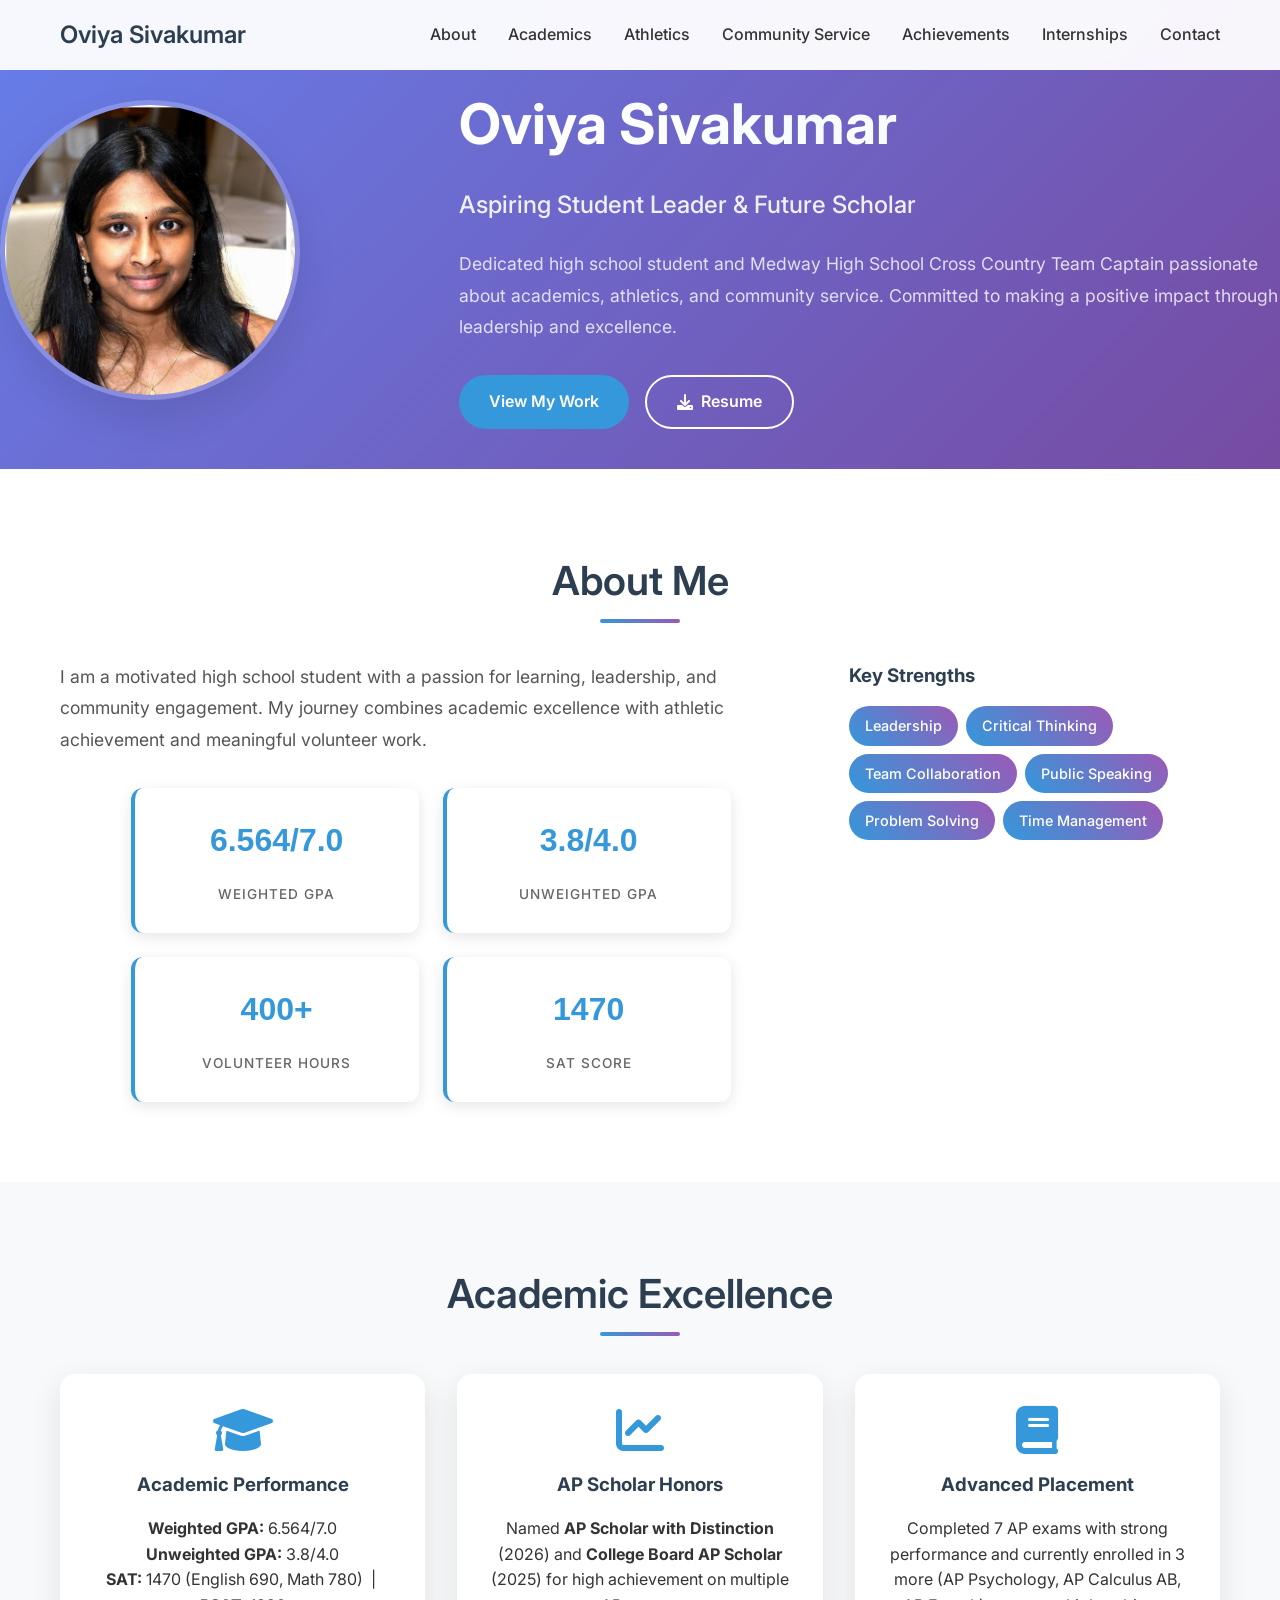
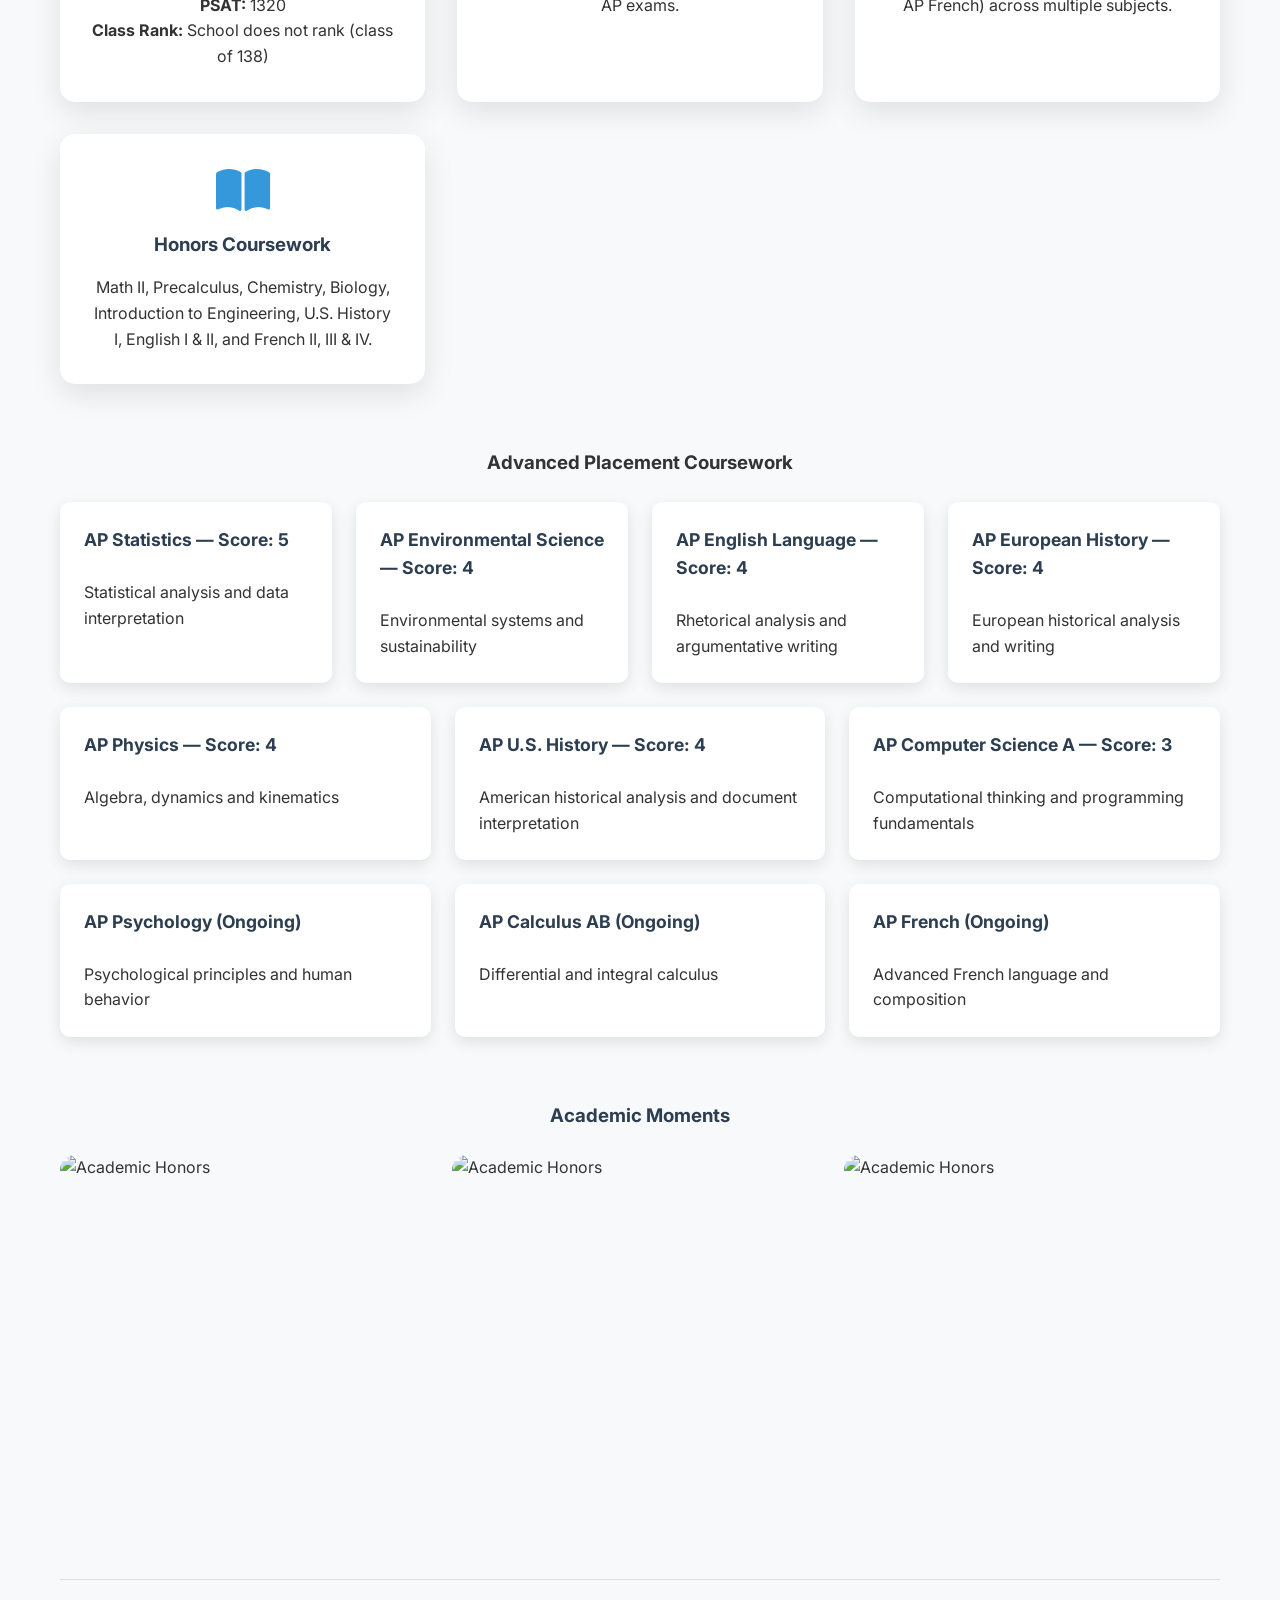
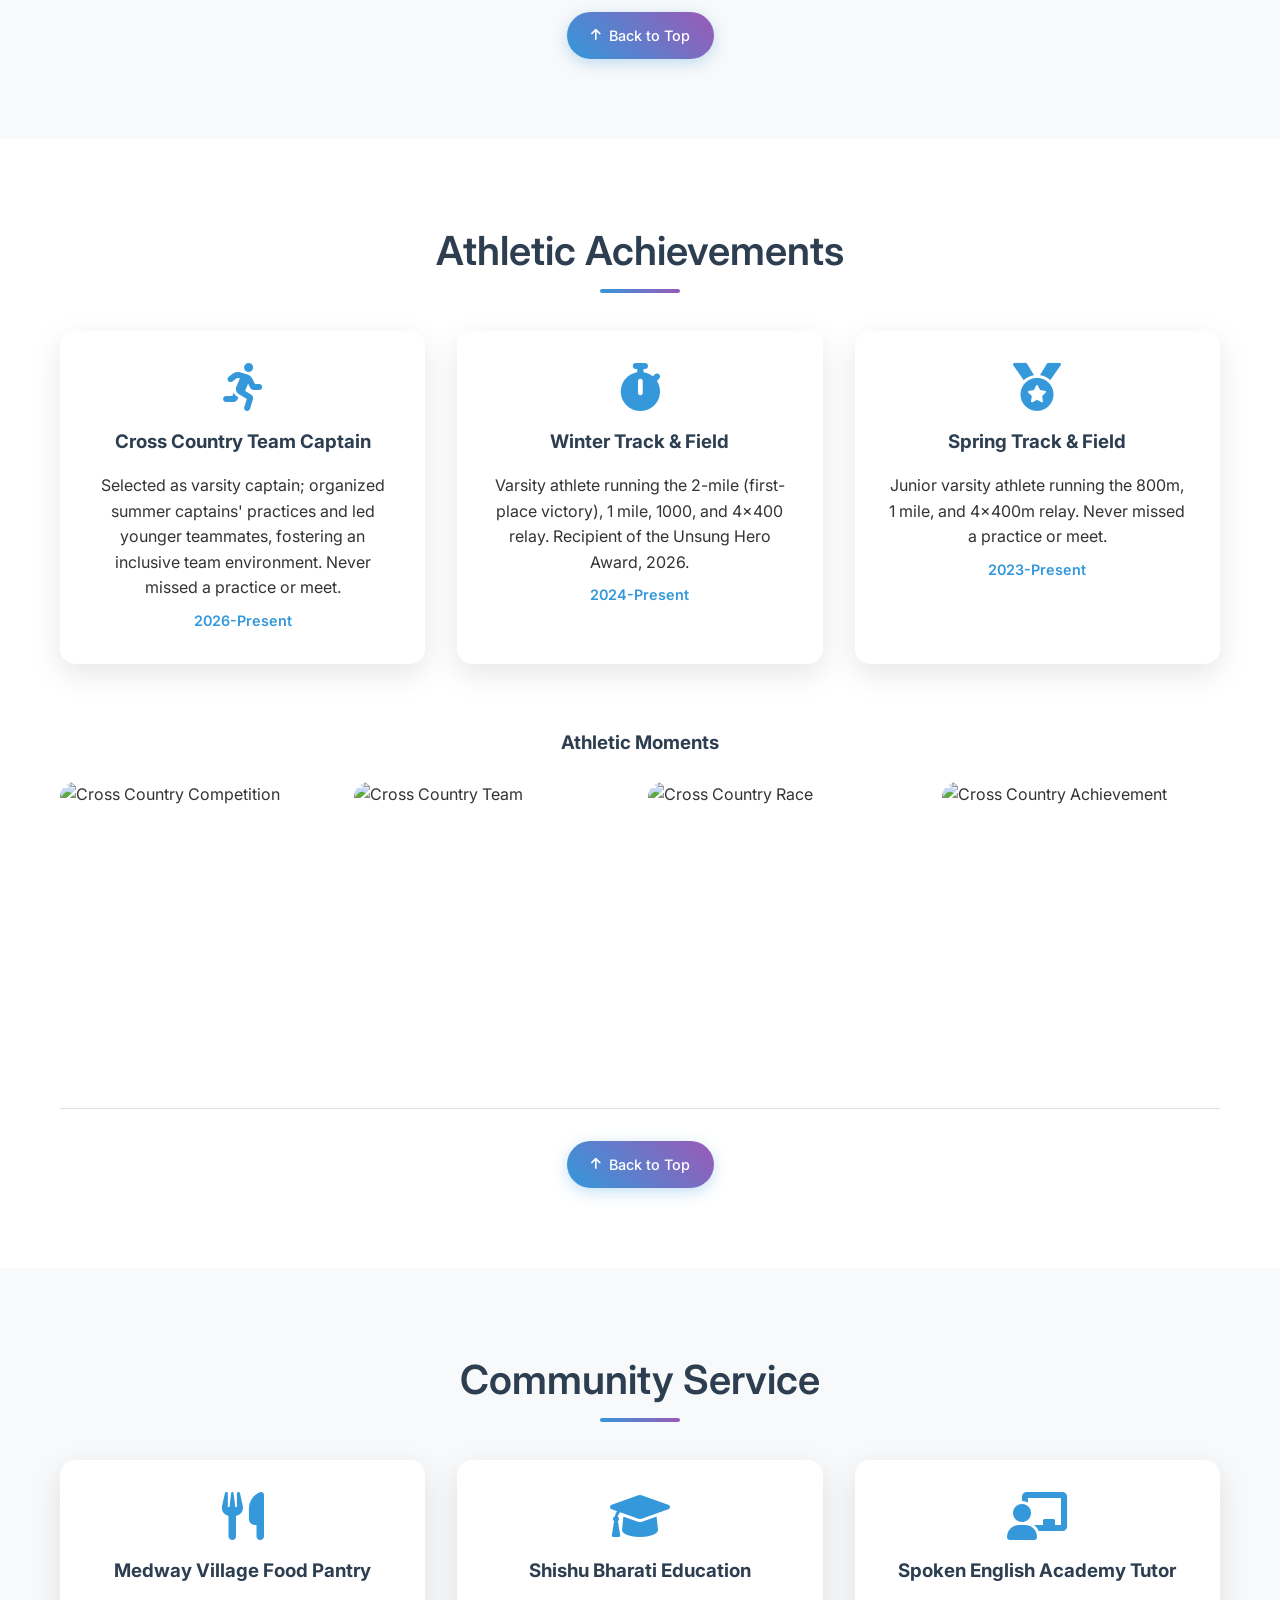
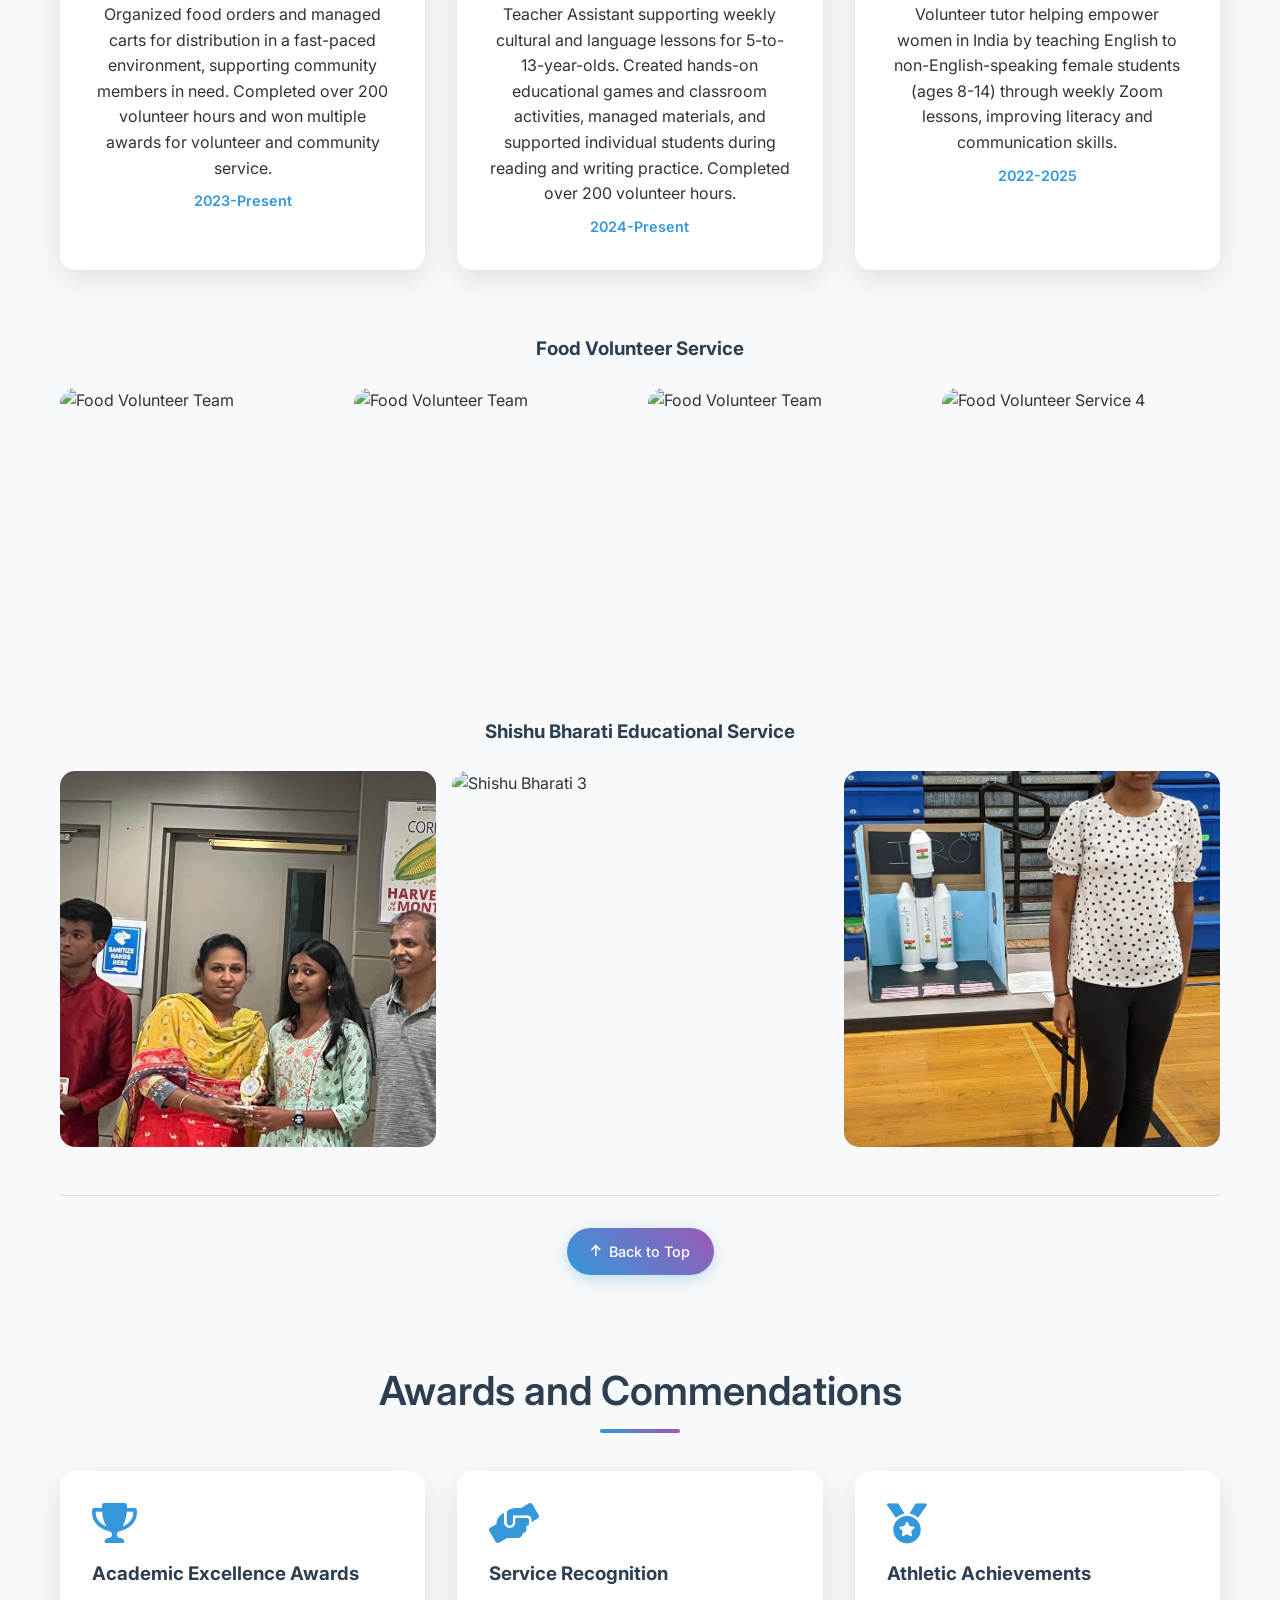
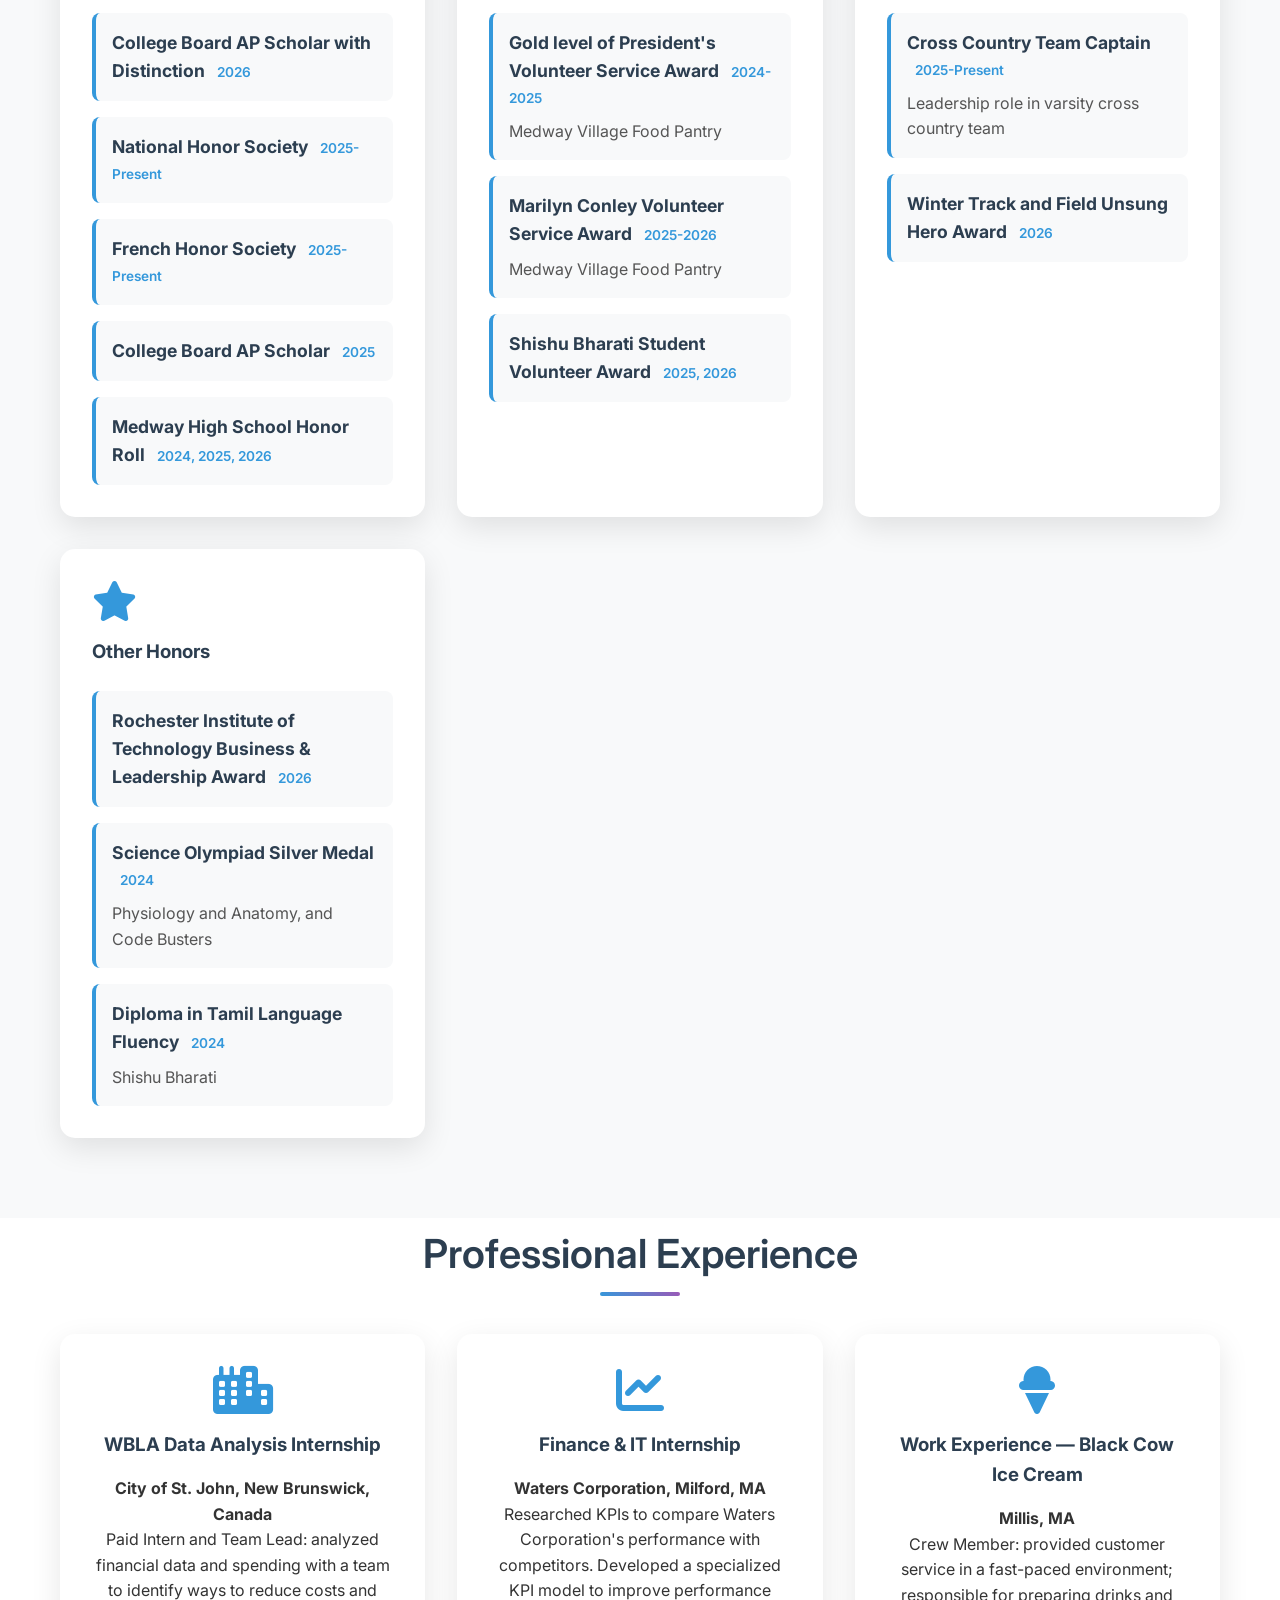
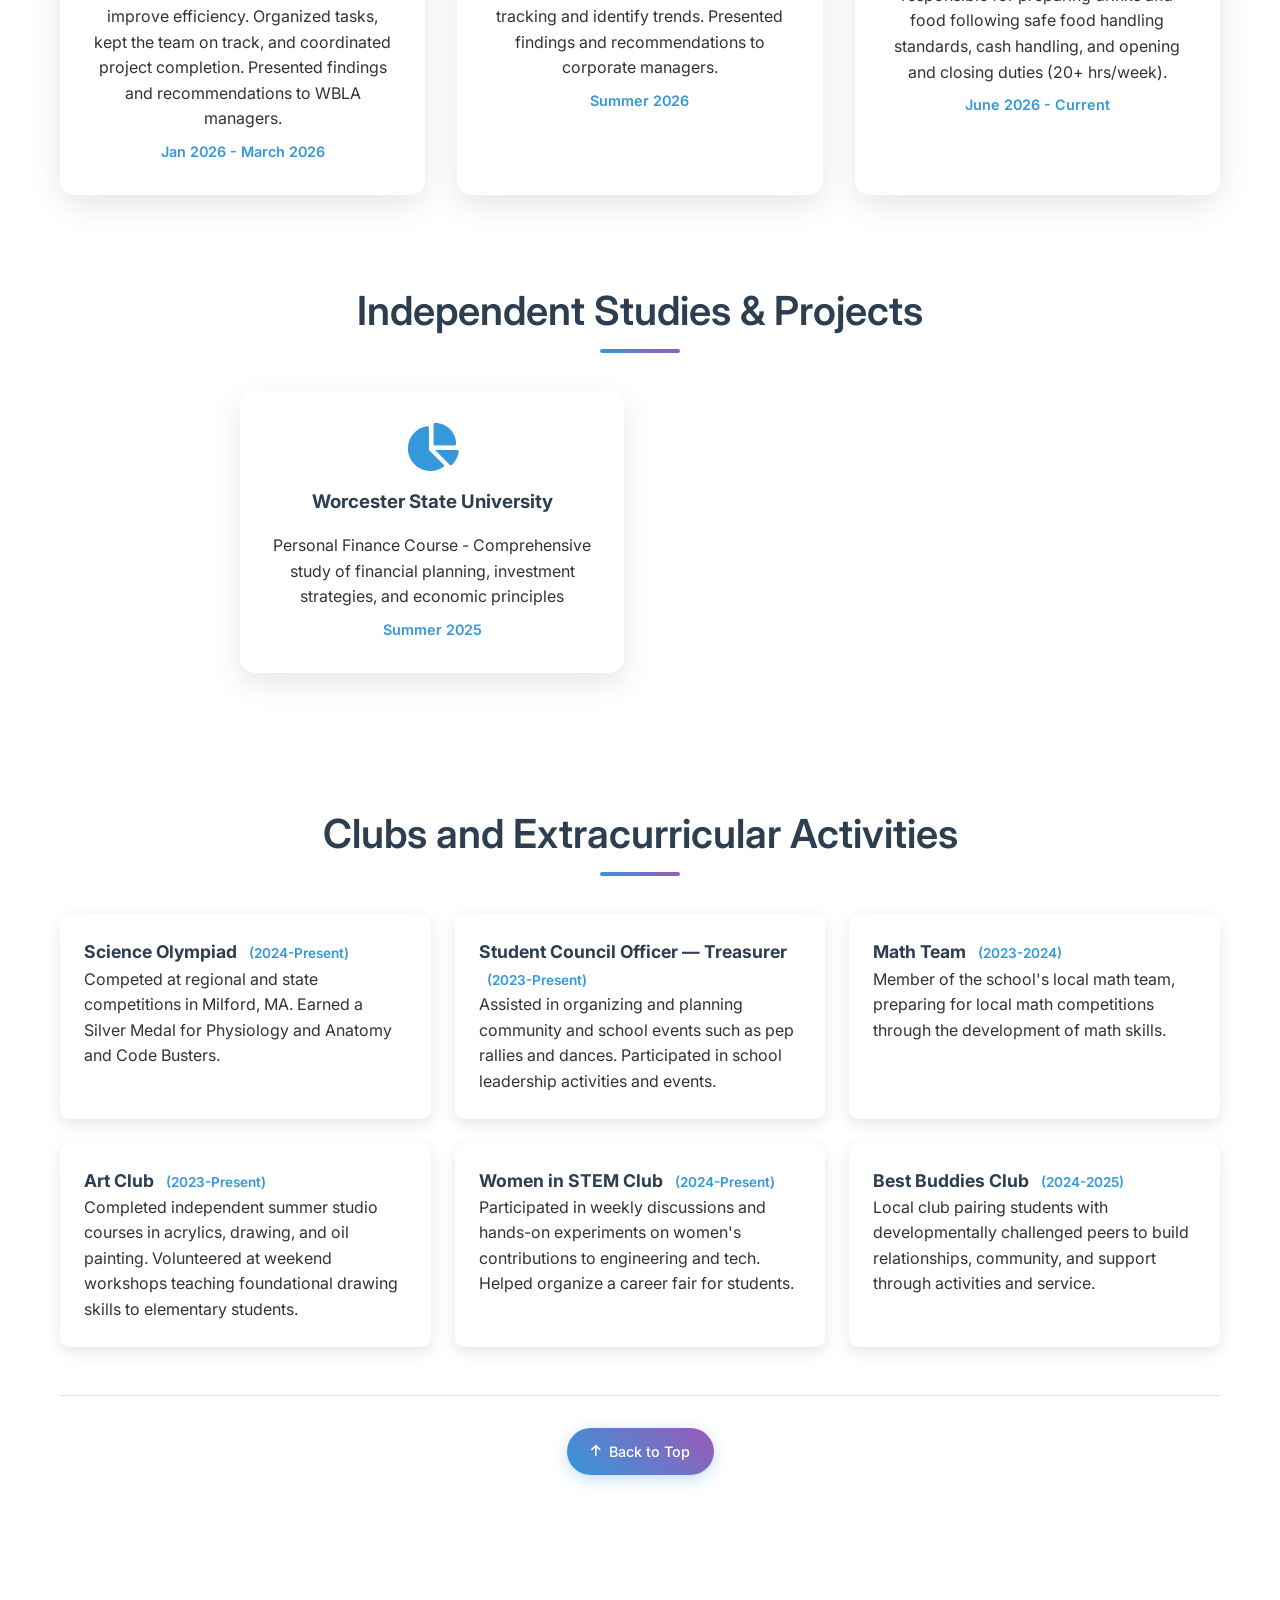
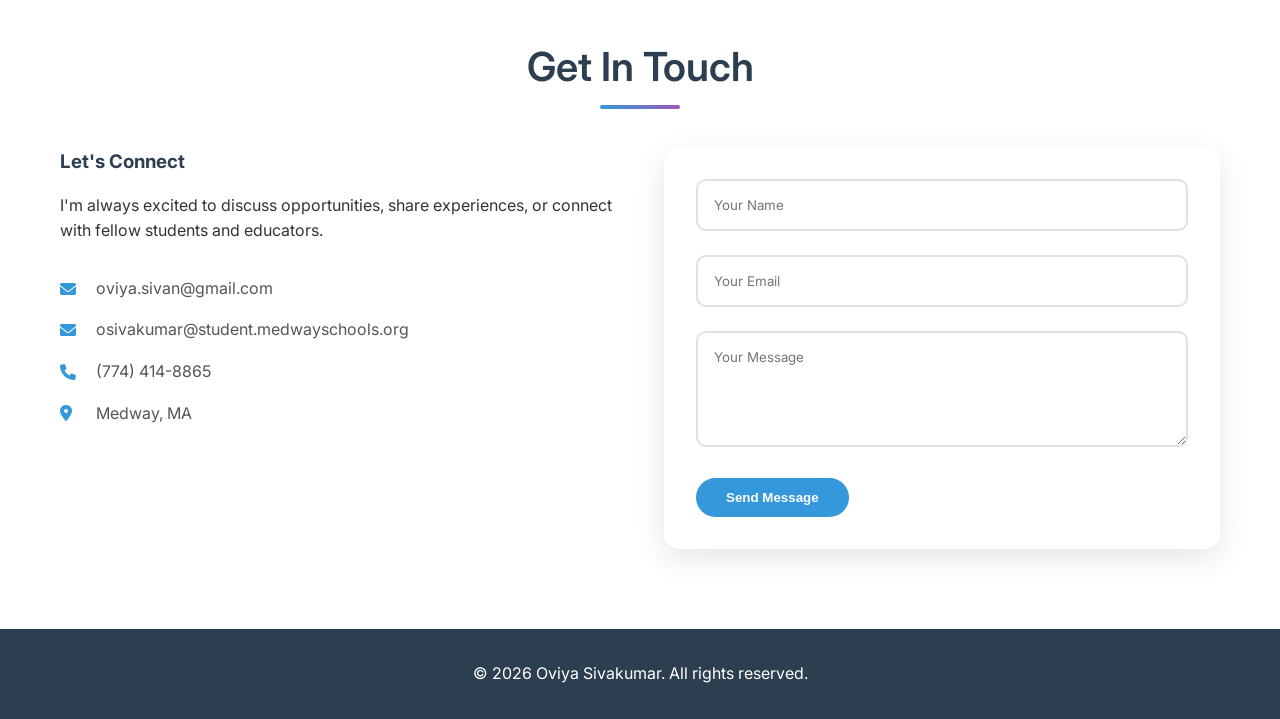
==== index.html @ 871b3564 "Rebrand site content for Oviya Sivakumar and add resume. Replaces the Aadhavan-Sivakumar placeholder" ====
<!DOCTYPE html>
<html lang="en">
<head>
    <meta charset="UTF-8">
    <meta name="viewport" content="width=device-width, initial-scale=1.0">
    <title>Oviya Sivakumar - College Portfolio</title>
    <link rel="stylesheet" href="styles.css">
    <link href="https://fonts.googleapis.com/css2?family=Inter:wght@300;400;500;600;700&display=swap" rel="stylesheet">
    <link rel="stylesheet" href="https://cdnjs.cloudflare.com/ajax/libs/font-awesome/6.0.0/css/all.min.css">
</head>
<body>
    <nav class="navbar">
        <div class="nav-container">
            <div class="nav-logo">
                <h2>Oviya Sivakumar</h2>
            </div>
            <div class="nav-menu">
                <a href="#about" class="nav-link">About</a>
                <a href="#academics" class="nav-link">Academics</a>
                <a href="#athletics" class="nav-link">Athletics</a>
                <a href="#volunteering" class="nav-link">Community Service</a>
                <a href="#awards" class="nav-link">Achievements</a>
                <a href="#internships" class="nav-link">Internships</a>
                <a href="#contact" class="nav-link">Contact</a>
            </div>
            <div class="hamburger">
                <span class="bar"></span>
                <span class="bar"></span>
                <span class="bar"></span>
            </div>
        </div>
    </nav>

    <header class="hero" id="header">
        <div class="hero-content">
            <div class="profile-section">
                <div class="profile-image">
                    <img src="images/profile.jpeg" alt="Oviya Sivakumar" id="profilePhoto">
                </div>
                <div class="profile-text">
                    <h1>Oviya Sivakumar</h1>
                    <p class="tagline">Aspiring Student Leader & Future Scholar</p>
                    <p class="bio">Dedicated high school student and Medway High School Cross Country Team Captain passionate about academics, athletics, and community service. Committed to making a positive impact through leadership and excellence.</p>
                    <div class="cta-buttons">
                        <a href="#academics" class="btn btn-primary">View My Work</a>
                        <a href="documents/oviya-sivakumar-resume.pdf" class="btn btn-secondary" target="_blank">
                            <i class="fas fa-download"></i> Resume
                        </a>
                    </div>
                </div>
            </div>
        </div>
    </header>

    <main>
        <section id="about" class="section">
            <div class="container">
                <h2 class="section-title">About Me</h2>
                <div class="about-grid">
                    <div class="about-text">
                        <p>I am a motivated high school student with a passion for learning, leadership, and community engagement. My journey combines academic excellence with athletic achievement and meaningful volunteer work.</p>
                        <div class="stats">
                            <div class="stat">
                                <span class="stat-number">6.564/7.0</span>
                                <span class="stat-label">WEIGHTED GPA</span>
                            </div>
                            <div class="stat">
                                <span class="stat-number">3.8/4.0</span>
                                <span class="stat-label">UNWEIGHTED GPA</span>
                            </div>
                            <div class="stat">
                                <span class="stat-number">400+</span>
                                <span class="stat-label">Volunteer Hours</span>
                            </div>
                            <div class="stat">
                                <span class="stat-number">1470</span>
                                <span class="stat-label">SAT Score</span>
                            </div>
                        </div>
                    </div>
                    <div class="skills">
                        <h3>Key Strengths</h3>
                        <div class="skill-tags">
                            <span class="tag">Leadership</span>
                            <span class="tag">Critical Thinking</span>
                            <span class="tag">Team Collaboration</span>
                            <span class="tag">Public Speaking</span>
                            <span class="tag">Problem Solving</span>
                            <span class="tag">Time Management</span>
                        </div>
                    </div>
                </div>
                
            </div>
        </section>

        <section id="academics" class="section bg-light">
            <div class="container">
                <h2 class="section-title">Academic Excellence</h2>
                <div class="academics-content">
                    <div class="achievements">
                        <div class="achievement-card">
                            <i class="fas fa-graduation-cap"></i>
                            <h3>Academic Performance</h3>
                            <p><strong>Weighted GPA:</strong> 6.564/7.0<br>
                               <strong>Unweighted GPA:</strong> 3.8/4.0<br>
                               <strong>SAT:</strong> 1470 (English 690, Math 780) &nbsp;|&nbsp; <strong>PSAT:</strong> 1320<br>
                               <strong>Class Rank:</strong> School does not rank (class of 138)</p>
                        </div>
                        <div class="achievement-card">
                            <i class="fas fa-chart-line"></i>
                            <h3>AP Scholar Honors</h3>
                            <p>Named <strong>AP Scholar with Distinction</strong> (2026) and <strong>College Board AP Scholar</strong> (2025) for high achievement on multiple AP exams.</p>
                        </div>
                        <div class="achievement-card">
                            <i class="fas fa-book"></i>
                            <h3>Advanced Placement</h3>
                            <p>Completed 7 AP exams with strong performance and currently enrolled in 3 more (AP Psychology, AP Calculus AB, AP French) across multiple subjects.</p>
                        </div>
                        <div class="achievement-card">
                            <i class="fas fa-book-open"></i>
                            <h3>Honors Coursework</h3>
                            <p>Math II, Precalculus, Chemistry, Biology, Introduction to Engineering, U.S. History I, English I &amp; II,   and French II, III &amp; IV.</p>
                        </div>
                    </div>
                    
                    <div class="coursework-section">
                        <h3>Advanced Placement Coursework</h3>
                        <div class="coursework-grid">
                            <div class="course-item">
                                <strong>AP Statistics — Score: 5</strong> <br/><br/>
                                <p>Statistical analysis and data interpretation</p>
                            </div>

                            <div class="course-item">
                                <strong>AP Environmental Science — Score: 4</strong> <br/><br/>
                                <p>Environmental systems and sustainability</p>
                            </div>

                            <div class="course-item">
                                <strong>AP English Language — Score: 4</strong> <br/><br/>
                                <p>Rhetorical analysis and argumentative writing</p>
                            </div>

                            <div class="course-item">
                                <strong>AP European History — Score: 4</strong> <br/><br/>
                                <p>European historical analysis and writing</p>
                            </div>


                            <div class="course-item">
                                <strong>AP Physics — Score: 4</strong> <br/><br/>
                                <p>Algebra, dynamics and kinematics</p>
                            </div>

                            <div class="course-item">
                                <strong>AP U.S. History — Score: 4</strong> <br/><br/>
                                <p>American historical analysis and document interpretation</p>
                            </div>


                            <div class="course-item">
                                <strong>AP Computer Science A — Score: 3</strong> <br/><br/>
                                <p>Computational thinking and programming fundamentals</p>
                            </div>

                            <div class="course-item">
                                <strong>AP Psychology (Ongoing)</strong> <br/><br/>
                                <p>Psychological principles and human behavior</p>
                            </div>

                            <div class="course-item">
                                <strong>AP Calculus AB (Ongoing)</strong> <br/><br/>
                                <p>Differential and integral calculus</p>
                            </div>

                            <div class="course-item">
                                <strong>AP French (Ongoing)</strong> <br/><br/>
                                <p>Advanced French language and composition</p>
                            </div>
                        </div>
                    </div>
                    
                    <div class="photo-gallery">
                        <h3>Academic Moments</h3>
                        <div class="gallery-grid" id="academicGallery">
                            <div class="gallery-item">
                                <img src="images/academics/academic-book-award.jpeg" alt="Academic Honors">
                                <div class="overlay">
                                    <span>Book Award</span>
                                </div>
                            </div>
                            <div class="gallery-item">
                                <img src="images/academics/academic-honors.jpeg" alt="Academic Honors">
                                <div class="overlay">
                                    <span>Honor Society Certficate</span>
                                </div>
                            </div>
                            <div class="gallery-item">
                                <img src="images/academics/academic-book-cer.jpeg" alt="Academic Honors">
                                <div class="overlay">
                                    <span>Book Award Ceremony</span>
                                </div>
                            </div>
                        </div>
                    </div>
                </div>
                <div class="back-to-top-container">
                    <a href="#header" class="back-to-top"><i class="fas fa-arrow-up"></i> Back to Top</a>
                </div>
            </div>
        </section>

        <section id="athletics" class="section">
            <div class="container">
                <h2 class="section-title">Athletic Achievements</h2>
                <div class="athletics-content">
                    <div class="sports-highlights">
                        <div class="sport-card">
                            <i class="fas fa-running"></i>
                            <h3>Cross Country Team Captain</h3>
                            <p>Selected as varsity captain; organized summer captains' practices and led younger teammates, fostering an inclusive team environment. Never missed a practice or meet.</p>
                            <span class="year">2026-Present</span>
                        </div>
                        <div class="sport-card">
                            <i class="fas fa-stopwatch"></i>
                            <h3>Winter Track & Field</h3>
                            <p>Varsity athlete running the 2-mile (first-place victory), 1 mile, 1000, and 4x400 relay. Recipient of the Unsung Hero Award, 2026.</p>
                            <span class="year">2024-Present</span>
                        </div>
                        <div class="sport-card">
                            <i class="fas fa-medal"></i>
                            <h3>Spring Track & Field</h3>
                            <p>Junior varsity athlete running the 800m, 1 mile, and 4x400m relay. Never missed a practice or meet.</p>
                            <span class="year">2023-Present</span>
                        </div>
                    </div>
                    <div class="photo-gallery">
                        <h3>Athletic Moments</h3>
                        <div class="gallery-grid" id="athleticsGallery">
                            <div class="gallery-item">
                                <img src="images/athletics/cross-country1.png" alt="Cross Country Competition">
                                <div class="overlay">
                                    <span>Cross Country Meet</span>
                                </div>
                            </div>
                            <div class="gallery-item">
                                <img src="images/athletics/cross-country2.png" alt="Cross Country Team">
                                <div class="overlay">
                                    <span>Team Training</span>
                                </div>
                            </div>
                            <div class="gallery-item">
                                <img src="images/athletics/cross-country3.png" alt="Cross Country Race">
                                <div class="overlay">
                                    <span>Race Day</span>
                                </div>
                            </div>
                            <div class="gallery-item">
                                <img src="images/athletics/cross-country4.png" alt="Cross Country Achievement">
                                <div class="overlay">
                                    <span>State Competition</span>
                                </div>
                            </div>
                        </div>
                    </div>
                </div>
                <div class="back-to-top-container">
                    <a href="#header" class="back-to-top"><i class="fas fa-arrow-up"></i> Back to Top</a>
                </div>
            </div>
        </section>

        <section id="volunteering" class="section bg-light">
            <div class="container">
                <h2 class="section-title">Community Service</h2>
                <div class="volunteering-content">
                    <div class="service-highlights">
                        <div class="service-card">
                            <i class="fas fa-utensils"></i>
                            <h3>Medway Village Food Pantry</h3>
                            <p>Organized food orders and managed carts for distribution in a fast-paced environment, supporting community members in need. Completed over 200 volunteer hours and won multiple awards for volunteer and community service.</p>
                            <span class="year">2023-Present</span>
                        </div>
                        <div class="service-card">
                            <i class="fas fa-graduation-cap"></i>
                            <h3>Shishu Bharati Education</h3>
                            <p>Teacher Assistant supporting weekly cultural and language lessons for 5-to-13-year-olds. Created hands-on educational games and classroom activities, managed materials, and supported individual students during reading and writing practice. Completed over 200 volunteer hours.</p>
                            <span class="year">2024-Present</span>
                        </div>
                        <div class="service-card">
                            <i class="fas fa-chalkboard-teacher"></i>
                            <h3>Spoken English Academy Tutor</h3>
                            <p>Volunteer tutor helping empower women in India by teaching English to non-English-speaking female students (ages 8-14) through weekly Zoom lessons, improving literacy and communication skills.</p>
                            <span class="year">2022-2025</span>
                        </div>
                    </div>
                    <div class="photo-gallery">
                        <h3>Food Volunteer Service</h3>
                        <div class="gallery-grid" id="foodVolunteerGallery">
                            <div class="gallery-item">
                                <img src="images/volunteering/food-volunteer-pres-award.jpeg" alt="Food Volunteer Team">
                                <div class="overlay">
                                    <span>Presidential Award</span>
                                </div>
                            </div>
                            <div class="gallery-item">
                                <img src="images/volunteering/food-volunteer-award-cer.jpeg" alt="Food Volunteer Team">
                                <div class="overlay">
                                    <span>Award Ceremony</span>
                                </div>
                            </div>
                            <div class="gallery-item">
                                <img src="images/volunteering/food-volunteer-team.jpeg" alt="Food Volunteer Team">
                                <div class="overlay">
                                    <span>Volunteer Team</span>
                                </div>
                            </div>

                            <div class="gallery-item">
                                <img src="images/volunteering/food-volunteer4.jpeg" alt="Food Volunteer Service 4">
                                <div class="overlay">
                                    <span>Package Loading</span>
                                </div>
                            </div>

                        </div>
                        <br/><br/>
                        <h3>Shishu Bharati Educational Service</h3>
                            <div class="gallery-grid" id="shishuBharatiGallery">
                                                        <div class="gallery-item">
                                <img src="images/volunteering/shishu-bharati-cert-award.jpeg" alt="Shishu Bharati 3">
                                <div class="overlay">
                                    <span>Trophy Presentation</span>
                                </div>
                            </div>
                            
                            <div class="gallery-item">
                                <img src="images/volunteering/shishu-bharati4.jpeg" alt="Shishu Bharati 3">
                                <div class="overlay">
                                    <span>Language Festival</span>
                                </div>
                            </div>

                            <div class="gallery-item">
                                <img src="images/volunteering/shishu-bharati1.jpeg" alt="Shishu Bharati 1">
                                <div class="overlay">
                                    <span>Tamil Skills</span>
                                </div>
                            </div>
                        </div>
                    </div>
                </div>
                <div class="back-to-top-container">
                    <a href="#header" class="back-to-top"><i class="fas fa-arrow-up"></i> Back to Top</a>
                </div>
            </div>
        </section>

        <section id="awards" class="section bg-light">
            <div class="container">
                <h2 class="section-title">Awards and Commendations</h2>
                <div class="awards-content">
                    <div class="awards-grid">
                        <div class="award-card">
                            <i class="fas fa-trophy"></i>
                            <h3>Academic Excellence Awards</h3>
                            <div class="award-list">
                                <div class="award-item">
                                    <strong>College Board AP Scholar with Distinction</strong> <span class="year">2026</span>
                                </div>

                                <div class="award-item">
                                    <strong>National Honor Society</strong> <span class="year">2025-Present</span>
                                </div>

                                
                                <div class="award-item">
                                    <strong>French Honor Society</strong> <span class="year">2025-Present</span>
                                </div>
                                <div class="award-item">
                                    <strong>College Board AP Scholar</strong> <span class="year">2025</span>
                                </div>

                                <div class="award-item">
                                    <strong>Medway High School Honor Roll</strong> <span class="year">2024, 2025, 2026</span>
                                </div>

                                
                            </div>
                        </div>

                        <div class="award-card">
                            <i class="fas fa-hands-helping"></i>
                            <h3>Service Recognition</h3>
                            <div class="award-list">
                                <div class="award-item">
                                    <strong>Gold level of President's Volunteer Service Award</strong> <span class="year">2024-2025</span>
                                    <p>Medway Village Food Pantry</p>
                                </div>
                                <div class="award-item">
                                    <strong>Marilyn Conley Volunteer Service Award</strong> <span class="year">2025-2026</span>
                                    <p>Medway Village Food Pantry</p>
                                </div>
                                <div class="award-item">
                                    <strong>Shishu Bharati Student Volunteer Award</strong> <span class="year">2025, 2026</span>
                                </div>
                            </div>
                        </div>

                        <div class="award-card">
                            <i class="fas fa-medal"></i>
                            <h3>Athletic Achievements</h3>
                            <div class="award-list">
                                <div class="award-item">
                                    <strong>Cross Country Team Captain</strong> <span class="year">2025-Present</span>
                                    <p>Leadership role in varsity cross country team</p>
                                </div>
                                <div class="award-item">
                                    <strong>Winter Track and Field Unsung Hero Award</strong> <span class="year">2026</span>
                                </div>
                            </div>
                        </div>

                        <div class="award-card">
                            <i class="fas fa-star"></i>
                            <h3>Other Honors</h3>
                            <div class="award-list">
                                <div class="award-item">
                                    <strong>Rochester Institute of Technology Business & Leadership Award</strong> <span class="year">2026</span>
                                </div>
                                <div class="award-item">
                                    <strong>Science Olympiad Silver Medal</strong> <span class="year">2024</span>
                                    <p>Physiology and Anatomy, and Code Busters</p>
                                </div>
                                <div class="award-item">
                                    <strong>Diploma in Tamil Language Fluency</strong> <span class="year">2024</span>
                                    <p>Shishu Bharati</p>
                                </div>
                            </div>
                        </div>

                    </div>
                </div>
            </div>
        </section>

        <section id="internships" class="section">
            <div class="container">
                <h2 class="section-title">Professional Experience</h2>
                <div class="internships-content">
                    <div class="internship-highlights">
                        <div class="internship-card">
                            <i class="fas fa-city"></i>
                            <h3>WBLA Data Analysis Internship</h3>
                            <p><strong>City of St. John, New Brunswick, Canada</strong><br>Paid Intern and Team Lead: analyzed financial data and spending with a team to identify ways to reduce costs and improve efficiency. Organized tasks, kept the team on track, and coordinated project completion. Presented findings and recommendations to WBLA managers.</p>
                            <span class="year">Jan 2026 - March 2026</span>
                        </div>
                        <div class="internship-card">
                            <i class="fas fa-chart-line"></i>
                            <h3>Finance & IT Internship</h3>
                            <p><strong>Waters Corporation, Milford, MA</strong><br>Researched KPIs to compare Waters Corporation's performance with competitors. Developed a specialized KPI model to improve performance tracking and identify trends. Presented findings and recommendations to corporate managers.</p>
                            <span class="year">Summer 2026</span>
                        </div>
                        <div class="internship-card">
                            <i class="fas fa-ice-cream"></i>
                            <h3>Work Experience — Black Cow Ice Cream</h3>
                            <p><strong>Millis, MA</strong><br>Crew Member: provided customer service in a fast-paced environment; responsible for preparing drinks and food following safe food handling standards, cash handling, and opening and closing duties (20+ hrs/week).</p>
                            <span class="year">June 2026 - Current</span>
                        </div>
                    </div>
                    
                </div>
            </div>
        </section>

        <section id="projects" class="section">
            <div class="container">
                <h2 class="section-title">Independent Studies & Projects</h2>
                <div class="projects-content">
                    <div class="projects-grid">
                        <div class="project-card">
                            <i class="fas fa-chart-pie"></i>
                            <h3>Worcester State University</h3>
                            <p>Personal Finance Course - Comprehensive study of financial planning, investment strategies, and economic principles</p>
                            <span class="year">Summer 2025</span>
                        </div>
                    </div>
                </div>
            </div>
        </section>

        <section id="skills" class="section">
            <div class="container">
                <h2 class="section-title">Clubs and Extracurricular Activities</h2>
                <div class="clubs-section">
                        <div class="clubs-grid">
                            
                            <div class="club-item">
                                <strong>Science Olympiad</strong> <span class="year">(2024-Present)</span>
                                <p>Competed at regional and state competitions in Milford, MA. Earned a Silver Medal for Physiology and Anatomy and Code Busters.</p>
                            </div>
                            <div class="club-item">
                                <strong>Student Council Officer — Treasurer</strong> <span class="year">(2023-Present)</span>
                                <p>Assisted in organizing and planning community and school events such as pep rallies and dances. Participated in school leadership activities and events.</p>
                            </div>
                            <div class="club-item">
                                <strong>Math Team</strong> <span class="year">(2023-2024)</span>
                                <p>Member of the school's local math team, preparing for local math competitions through the development of math skills.</p>
                            </div>
                            <div class="club-item">
                                <strong>Art Club</strong> <span class="year">(2023-Present)</span>
                                <p>Completed independent summer studio courses in acrylics, drawing, and oil painting. Volunteered at weekend workshops teaching foundational drawing skills to elementary students.</p>
                            </div>
                            <div class="club-item">
                                <strong>Women in STEM Club</strong> <span class="year">(2024-Present)</span>
                                <p>Participated in weekly discussions and hands-on experiments on women's contributions to engineering and tech. Helped organize a career fair for students.</p>
                            </div>
                            <div class="club-item">
                                <strong>Best Buddies Club</strong> <span class="year">(2024-2025)</span>
                                <p>Local club pairing students with developmentally challenged peers to build relationships, community, and support through activities and service.</p>
                            </div>
                            
                        </div>
                    </div>
                <div class="back-to-top-container">
                    <a href="#header" class="back-to-top"><i class="fas fa-arrow-up"></i> Back to Top</a>
                </div>
            </div>  
        </section>
        
        

        <section id="contact" class="section">
            <div class="container">
                <h2 class="section-title">Get In Touch</h2>
                <div class="contact-content">
                    <div class="contact-info">
                        <h3>Let's Connect</h3>
                        <p>I'm always excited to discuss opportunities, share experiences, or connect with fellow students and educators.</p>
                        <div class="contact-methods">
                            <div class="contact-item">
                                <i class="fas fa-envelope"></i>
                                <span>oviya.sivan@gmail.com</span>
                            </div>
                            <div class="contact-item">
                                <i class="fas fa-envelope"></i>
                                <span>osivakumar@student.medwayschools.org</span>
                            </div>
                            <div class="contact-item">
                                <i class="fas fa-phone"></i>
                                <span>(774) 414-8865</span>
                            </div>
                            <div class="contact-item">
                                <i class="fas fa-map-marker-alt"></i>
                                <span>Medway, MA</span>
                            </div>
                        </div>
                        <!-- <div class="social-links">
                            <a href="#" class="social-link"><i class="fab fa-linkedin"></i></a>
                            <a href="#" class="social-link"><i class="fab fa-github"></i></a>
                            <a href="#" class="social-link"><i class="fab fa-instagram"></i></a>
                        </div> -->
                    </div>
                    <div class="contact-form">
                        <form id="contactForm">
                            <div class="form-group">
                                <input type="text" id="name" name="name" placeholder="Your Name" required>
                            </div>
                            <div class="form-group">
                                <input type="email" id="email" name="email" placeholder="Your Email" required>
                            </div>
                            <div class="form-group">
                                <textarea id="message" name="message" placeholder="Your Message" rows="5" required></textarea>
                            </div>
                            <button type="submit" class="btn btn-primary">Send Message</button>
                        </form>
                    </div>
                </div>
            </div>
        </section>
    </main>

    <footer class="footer">
        <div class="container">
            <p>&copy; 2026 Oviya Sivakumar. All rights reserved.</p>
        </div>
    </footer>

    <script src="script.js"></script>
</body>
</html>
---- styles.css ----
* {
    margin: 0;
    padding: 0;
    box-sizing: border-box;
}

body {
    font-family: 'Inter', sans-serif;
    line-height: 1.6;
    color: #333;
    overflow-x: hidden;
}

/* Use default cursor behavior for all elements */
* {
    cursor: default;
}

.container {
    max-width: 1200px;
    margin: 0 auto;
    padding: 0 20px;
}

.navbar {
    position: fixed;
    top: 0;
    width: 100%;
    background: rgba(255, 255, 255, 0.95);
    backdrop-filter: blur(10px);
    z-index: 2000;
    padding: 1rem 0;
    transition: all 0.3s ease;
}

.nav-container {
    max-width: 1200px;
    margin: 0 auto;
    padding: 0 20px;
    display: flex;
    justify-content: space-between;
    align-items: center;
}

.nav-logo h2 {
    color: #2c3e50;
    font-weight: 600;
}

.nav-menu {
    display: flex;
    gap: 2rem;
}

.nav-link {
    text-decoration: none;
    color: #333;
    font-weight: 500;
    transition: color 0.3s ease;
    position: relative;
}

.nav-link:hover {
    color: #3498db;
}

.nav-link::after {
    content: '';
    position: absolute;
    width: 0;
    height: 2px;
    bottom: -5px;
    left: 0;
    background-color: #3498db;
    transition: width 0.3s ease;
}

.nav-link:hover::after {
    width: 100%;
}

.hamburger {
    display: none;
    flex-direction: column;
}

.bar {
    width: 25px;
    height: 3px;
    background-color: #333;
    margin: 3px 0;
    transition: 0.3s;
}

.hero {
    min-height: 50vh;
    background: linear-gradient(135deg, #667eea 0%, #764ba2 100%);
    display: flex;
    align-items: center;
    padding-top: 80px;
    padding-bottom: 40px;
    color: white;
    position: relative;
    z-index: 0;
}

.hero-content {
    width: 100%;
}

.profile-section {
    display: grid;
    grid-template-columns: 1fr 2fr;
    gap: 3rem;
    align-items: center;
}

.profile-image {
    position: relative;
}

.profile-image img {
    width: 300px;
    height: 300px;
    border-radius: 50%;
    object-fit: cover;
    border: 5px solid rgba(255, 255, 255, 0.2);
    box-shadow: 0 20px 40px rgba(0, 0, 0, 0.1);
}

.profile-text h1 {
    font-size: 3.5rem;
    font-weight: 700;
    margin-bottom: 1rem;
    background: linear-gradient(45deg, #fff, #f0f8ff);
    -webkit-background-clip: text;
    -webkit-text-fill-color: transparent;
    background-clip: text;
}

.tagline {
    font-size: 1.5rem;
    margin-bottom: 1.5rem;
    color: rgba(255, 255, 255, 0.9);
    font-weight: 500;
}

.bio {
    font-size: 1.1rem;
    margin-bottom: 2rem;
    line-height: 1.8;
    color: rgba(255, 255, 255, 0.8);
}

.cta-buttons {
    display: flex;
    gap: 1rem;
}

.btn {
    padding: 12px 30px;
    border: none;
    border-radius: 50px;
    text-decoration: none;
    font-weight: 600;
    transition: all 0.3s ease;
    display: inline-flex;
    align-items: center;
    gap: 0.5rem;
}

.btn-primary {
    background: #3498db;
    color: white;
}

.btn-primary:hover {
    background: #2980b9;
    transform: translateY(-2px);
    box-shadow: 0 10px 20px rgba(52, 152, 219, 0.3);
}

.btn-secondary {
    background: transparent;
    color: white;
    border: 2px solid white;
}

.btn-secondary:hover {
    background: white;
    color: #667eea;
    transform: translateY(-2px);
}

.section {
    padding: 5rem 0;
    scroll-margin-top: 6rem;
    position: relative;
    z-index: 1;
}

#awards.section,
#internships.section,
#projects.section {
    padding-top: 0.25rem;
}

#skills.section {
    padding-top: 0.1rem;
}

.bg-light {
    background-color: #f8f9fa;
}

.section-title {
    text-align: center;
    font-size: 2.5rem;
    font-weight: 600;
    margin-bottom: 3rem;
    color: #2c3e50;
    position: relative;
}

.section-title::after {
    content: '';
    position: absolute;
    width: 80px;
    height: 4px;
    background: linear-gradient(45deg, #3498db, #9b59b6);
    bottom: -10px;
    left: 50%;
    transform: translateX(-50%);
    border-radius: 2px;
}

.about-grid {
    display: grid;
    grid-template-columns: 2fr 1fr;
    gap: 3rem;
    align-items: start;
}

.about-text {
    font-size: 1.1rem;
    line-height: 1.8;
    color: #555;
}

.stats {
    display: grid;
    grid-template-columns: repeat(2, 1fr);
    gap: 1.5rem;
    margin-top: 2rem;
    max-width: 600px;
    margin-left: auto;
    margin-right: auto;
}

.stat {
    background: white;
    padding: 1.5rem;
    border-radius: 12px;
    text-align: center;
    box-shadow: 0 4px 15px rgba(0, 0, 0, 0.1);
    transition: transform 0.3s ease, box-shadow 0.3s ease;
    border-left: 4px solid #3498db;
}

.stat:hover {
    transform: translateY(-3px);
    box-shadow: 0 8px 25px rgba(0, 0, 0, 0.15);
}

.stat-number {
    display: block;
    font-size: 2rem;
    font-weight: 700;
    color: #3498db;
    margin-bottom: 0.5rem;
    font-family: Arial, sans-serif !important;
    font-variant-numeric: normal !important;
    font-feature-settings: "tnum" 0, "lnum" 0, "pnum" 1 !important;
}

.stat-label {
    font-size: 0.85rem;
    color: #666;
    text-transform: uppercase;
    letter-spacing: 1px;
    font-weight: 500;
}

.skills h3 {
    margin-bottom: 1rem;
    color: #2c3e50;
}

.skill-tags {
    display: flex;
    flex-wrap: wrap;
    gap: 0.5rem;
}

.tag {
    background: linear-gradient(45deg, #3498db, #9b59b6);
    color: white;
    padding: 8px 16px;
    border-radius: 25px;
    font-size: 0.9rem;
    font-weight: 500;
}

.academics-content,
.athletics-content,
.volunteering-content {
    display: grid;
    gap: 3rem;
}

.achievements,
.sports-highlights,
.service-highlights {
    display: grid;
    grid-template-columns: repeat(auto-fit, minmax(300px, 1fr));
    gap: 2rem;
}

.achievement-card,
.sport-card,
.service-card {
    background: white;
    padding: 2rem;
    border-radius: 15px;
    text-align: center;
    box-shadow: 0 10px 30px rgba(0, 0, 0, 0.1);
    transition: transform 0.3s ease, box-shadow 0.3s ease;
}

.achievement-card:hover,
.sport-card:hover,
.service-card:hover {
    transform: translateY(-5px);
    box-shadow: 0 20px 40px rgba(0, 0, 0, 0.15);
}

.achievement-card i,
.sport-card i,
.service-card i {
    font-size: 3rem;
    color: #3498db;
    margin-bottom: 1rem;
}

.achievement-card h3,
.sport-card h3,
.service-card h3 {
    margin-bottom: 1rem;
    color: #2c3e50;
}

.photo-gallery {
    margin-top: 2rem;
}

.photo-gallery h3 {
    margin-bottom: 1.5rem;
    color: #2c3e50;
    text-align: center;
}

/* Media recognition links */
.media-link {
    color: #3498db;
    text-decoration: none;
    font-weight: 500;
    font-size: 0.9rem;
    transition: color 0.3s ease;
    display: inline-block;
    margin-top: 0.5rem;
}

.media-link:hover {
    color: #2980b9;
    text-decoration: underline;
}

.gallery-grid {
    display: grid;
    grid-template-columns: repeat(auto-fit, minmax(250px, 1fr));
    gap: 1rem;
}

.gallery-item {
    position: relative;
    border-radius: 15px;
    overflow: hidden;
    aspect-ratio: 1;
    transition: transform 0.3s ease;
}

.gallery-item:hover {
    transform: scale(1.05);
}

.gallery-item img {
    width: 100%;
    height: 100%;
    object-fit: cover;
}

/* Specific positioning for food-volunteer1 image to show head/top portion */
img[src*="food-volunteer1.jpeg"] {
    object-position: center top;
}

.overlay {
    position: absolute;
    bottom: 0;
    left: 0;
    right: 0;
    background: linear-gradient(transparent, rgba(0, 0, 0, 0.8));
    color: white;
    padding: 1rem;
    transform: translateY(100%);
    transition: transform 0.3s ease;
}

.gallery-item:hover .overlay {
    transform: translateY(0);
}

.contact-content {
    display: grid;
    grid-template-columns: 1fr 1fr;
    gap: 3rem;
}

.contact-info {
    text-align: left;
}

.contact-info h3 {
    margin-bottom: 1rem;
    color: #2c3e50;
}

.contact-methods {
    margin: 2rem 0;
}

.contact-item {
    display: flex;
    align-items: center;
    gap: 1rem;
    margin-bottom: 1rem;
    color: #555;
}

.contact-item i {
    color: #3498db;
    width: 20px;
}

.social-links {
    display: flex;
    gap: 1rem;
    margin-top: 2rem;
}

.social-link {
    width: 50px;
    height: 50px;
    border-radius: 50%;
    background: linear-gradient(45deg, #3498db, #9b59b6);
    display: flex;
    align-items: center;
    justify-content: center;
    color: white;
    text-decoration: none;
    transition: transform 0.3s ease;
}

.social-link:hover {
    transform: scale(1.1);
}

.contact-form {
    background: white;
    padding: 2rem;
    border-radius: 15px;
    box-shadow: 0 10px 30px rgba(0, 0, 0, 0.1);
}

.form-group {
    margin-bottom: 1.5rem;
}

.form-group input,
.form-group textarea {
    width: 100%;
    padding: 1rem;
    border: 2px solid #e0e0e0;
    border-radius: 10px;
    font-family: inherit;
    transition: border-color 0.3s ease;
}

.form-group input:focus,
.form-group textarea:focus {
    outline: none;
    border-color: #3498db;
}

.footer {
    background: #2c3e50;
    color: white;
    text-align: center;
    padding: 2rem 0;
}

@media (max-width: 768px) {
    .hamburger {
        display: flex;
    }
    
    .nav-menu {
        position: fixed;
        left: -100%;
        top: 80px;
        flex-direction: column;
        background-color: white;
        width: 100%;
        text-align: center;
        transition: 0.3s;
        box-shadow: 0 10px 27px rgba(0, 0, 0, 0.05);
        padding: 2rem 0;
    }
    
    .nav-menu.active {
        left: 0;
    }
    
    .profile-section {
        grid-template-columns: 1fr;
        text-align: center;
        gap: 2rem;
    }
    
    .profile-image img {
        width: 250px;
        height: 250px;
    }
    
    .profile-text h1 {
        font-size: 2.5rem;
    }
    
    .cta-buttons {
        justify-content: center;
        flex-wrap: wrap;
    }
    
    .about-grid {
        grid-template-columns: 1fr;
        gap: 2rem;
    }
    
    .stats {
        grid-template-columns: repeat(2, 1fr);
        gap: 1rem;
    }
    
    .stat {
        padding: 1rem;
    }
    
    .stat-number {
        font-size: 1.5rem;
    }
    
    .stat-label {
        font-size: 0.75rem;
    }
    
    .contact-content {
        grid-template-columns: 1fr;
    }
    
    .achievements,
    .sports-highlights,
    .service-highlights {
        grid-template-columns: 1fr;
    }
    
    .gallery-grid {
        grid-template-columns: repeat(auto-fit, minmax(200px, 1fr));
    }
}

@media (max-width: 480px) {
    .profile-text h1 {
        font-size: 2rem;
    }
    
    .tagline {
        font-size: 1.2rem;
    }
    
    .section-title {
        font-size: 2rem;
    }
    
    .profile-image img {
        width: 200px;
        height: 200px;
    }
    
    .stats {
        grid-template-columns: 1fr;
        gap: 0.75rem;
    }
    
    .stat {
        padding: 0.75rem;
        margin: 0 0.5rem;
    }
    
    .stat-number {
        font-size: 1.3rem;
    }
    
    .stat-label {
        font-size: 0.7rem;
        line-height: 1.2;
    }
}

.fade-in {
    opacity: 0;
    transform: translateY(30px);
    transition: opacity 0.6s ease, transform 0.6s ease;
}

.fade-in.visible {
    opacity: 1;
    transform: translateY(0);
}

.modal {
    display: none;
    position: fixed;
    z-index: 2000;
    left: 0;
    top: 0;
    width: 100%;
    height: 100%;
    background-color: rgba(0, 0, 0, 0.9);
}

.modal-content {
    position: absolute;
    top: 50%;
    left: 50%;
    transform: translate(-50%, -50%);
    max-width: 90%;
    max-height: 90%;
}

.modal-content img {
    width: 100%;
    height: auto;
    border-radius: 10px;
}

.close {
    position: absolute;
    top: 15px;
    right: 35px;
    color: #f1f1f1;
    font-size: 40px;
    font-weight: bold;
    cursor: pointer;
}

.close:hover {
    color: #3498db;
}

.year {
    display: block;
    font-size: 0.9rem;
    color: #3498db;
    font-weight: 600;
    margin-top: 0.5rem;
}

.coursework-section {
    margin-top: 1rem;
}

.coursework-section h3 {
    text-align: center;
}

.clubs-section,
.internship-section {
    margin-top: 3rem;
}

.internships-content {
    display: grid;
    gap: 3rem;
}

.internship-highlights {
    display: grid;
    grid-template-columns: repeat(auto-fit, minmax(300px, 1fr));
    gap: 2rem;
}

.internship-card {
    background: white;
    padding: 2rem;
    border-radius: 15px;
    text-align: center;
    box-shadow: 0 10px 30px rgba(0, 0, 0, 0.1);
    transition: transform 0.3s ease, box-shadow 0.3s ease;
}

.internship-card:hover {
    transform: translateY(-5px);
    box-shadow: 0 20px 40px rgba(0, 0, 0, 0.15);
}

.internship-card i {
    font-size: 3rem;
    color: #3498db;
    margin-bottom: 1rem;
}

.internship-card h3 {
    margin-bottom: 1rem;
    color: #2c3e50;
}

.experience-card {
    background: white;
    padding: 2rem;
    border-radius: 15px;
    box-shadow: 0 10px 30px rgba(0, 0, 0, 0.1);
    margin-bottom: 2rem;
    transition: transform 0.3s ease;
}

.experience-card:hover {
    transform: translateY(-3px);
}

.experience-card h4 {
    color: #2c3e50;
    font-size: 1.3rem;
    margin-bottom: 1rem;
}

.experience-card p {
    color: #555;
    line-height: 1.6;
    margin-bottom: 1rem;
}

.coursework-grid {
    display: grid;
    gap: 1.5rem;
    margin-top: 1.5rem;
    grid-template-columns: 1fr;
}

@supports (display: grid) {
    /* 12-column base so a 4-item row and 3-item rows both fill the full width evenly */
    .coursework-grid {
        display: grid;
        grid-template-columns: repeat(12, 1fr);
        grid-auto-rows: auto;
        align-items: stretch;
    }

    /* Row 1: 4 items, each spanning 3 of 12 columns */
    .coursework-grid .course-item:nth-child(1) {
        grid-column: 1 / span 3;
        grid-row: 1;
        justify-self: stretch;
    }

    .coursework-grid .course-item:nth-child(2) {
        grid-column: 4 / span 3;
        grid-row: 1;
    }

    .coursework-grid .course-item:nth-child(3) {
        grid-column: 7 / span 3;
        grid-row: 1;
    }

    .coursework-grid .course-item:nth-child(4) {
        grid-column: 10 / span 3;
        grid-row: 1;
    }

    /* Row 2: 3 items, each spanning 4 of 12 columns */
    .coursework-grid .course-item:nth-child(5) {
        grid-column: 1 / span 4;
        grid-row: 2;
    }

    .coursework-grid .course-item:nth-child(6) {
        grid-column: 5 / span 4;
        grid-row: 2;
    }

    .coursework-grid .course-item:nth-child(7) {
        grid-column: 9 / span 4;
        grid-row: 2;
    }

    /* Row 3: 3 items, each spanning 4 of 12 columns */
    .coursework-grid .course-item:nth-child(8) {
        grid-column: 1 / span 4;
        grid-row: 3;
    }

    .coursework-grid .course-item:nth-child(9) {
        grid-column: 5 / span 4;
        grid-row: 3;
    }

    .coursework-grid .course-item:nth-child(10) {
        grid-column: 9 / span 4;
        grid-row: 3;
    }
}

.clubs-grid {
    display: grid;
    grid-template-columns: repeat(auto-fit, minmax(300px, 1fr));
    gap: 1.5rem;
    margin-top: 1.5rem;
}

.course-item,
.club-item {
    background: white;
    padding: 1.5rem;
    border-radius: 10px;
    box-shadow: 0 5px 15px rgba(0, 0, 0, 0.1);
    transition: transform 0.3s ease;
}

.course-item:hover,
.club-item:hover {
    transform: translateY(-3px);
}

.course-item strong,
.club-item strong {
    color: #2c3e50;
    font-size: 1.1rem;
}

.club-note {
    font-size: 0.85rem;
    color: #666;
    margin-top: 0.5rem;
    margin-bottom: 0;
}

.course-item .year,
.club-item .year {
    display: inline;
    margin-left: 0.5rem;
    font-size: 0.85rem;
}

.ap-score {
    display: block;
    color: #e74c3c;
    font-weight: 600;
    font-size: 0.9rem;
    margin-top: 0.5rem;
}


/* Specific positioning for academic-honors image to fit entire image within block */
img[src*="academic-honors.jpeg"] {
    object-fit: contain !important;
    object-position: center center !important;
}

.photo-gallery {
    margin-top: 1rem;
}

.projects-grid {
    display: grid;
    grid-template-columns: repeat(2, 1fr);
    gap: 2rem;
    margin-bottom: 3rem;
    max-width: 800px;
    margin-left: auto;
    margin-right: auto;
}

.project-card {
    background: white;
    padding: 2rem;
    border-radius: 15px;
    text-align: center;
    box-shadow: 0 10px 30px rgba(0, 0, 0, 0.1);
    transition: transform 0.3s ease, box-shadow 0.3s ease;
}

.project-card:hover {
    transform: translateY(-5px);
    box-shadow: 0 20px 40px rgba(0, 0, 0, 0.15);
}

.project-card i {
    font-size: 3rem;
    color: #3498db;
    margin-bottom: 1rem;
}

.project-card h3 {
    margin-bottom: 1rem;
    color: #2c3e50;
}

.awards-grid {
    display: grid;
    grid-template-columns: repeat(auto-fit, minmax(350px, 1fr));
    gap: 2rem;
}

.award-card {
    background: white;
    padding: 2rem;
    border-radius: 15px;
    box-shadow: 0 10px 30px rgba(0, 0, 0, 0.1);
    transition: transform 0.3s ease;
}

.award-card:hover {
    transform: translateY(-3px);
}

.award-card i {
    font-size: 2.5rem;
    color: #3498db;
    margin-bottom: 1rem;
}

.award-card h3 {
    color: #2c3e50;
    margin-bottom: 1.5rem;
}

.award-list {
    display: flex;
    flex-direction: column;
    gap: 1rem;
}

.award-item {
    padding: 1rem;
    background: #f8f9fa;
    border-radius: 8px;
    border-left: 4px solid #3498db;
}

.award-item strong {
    color: #2c3e50;
    font-size: 1.1rem;
}

.award-item .year {
    display: inline;
    margin-left: 0.5rem;
    font-size: 0.85rem;
}

.award-item p {
    margin-top: 0.5rem;
    color: #555;
}

@media (max-width: 768px) {
    .coursework-grid,
    .clubs-grid {
        grid-template-columns: 1fr !important;
    }
    
    .coursework-grid .course-item:nth-child(1),
    .coursework-grid .course-item:nth-child(2),
    .coursework-grid .course-item:nth-child(3),
    .coursework-grid .course-item:nth-child(4),
    .coursework-grid .course-item:nth-child(5),
    .coursework-grid .course-item:nth-child(6),
    .coursework-grid .course-item:nth-child(7),
    .coursework-grid .course-item:nth-child(8),
    .coursework-grid .course-item:nth-child(9),
    .coursework-grid .course-item:nth-child(10) {
        grid-column: 1 !important;
        grid-row: auto !important;
        justify-self: stretch !important;
        max-width: none !important;
    }
    
    .projects-grid,
    .awards-grid {
        grid-template-columns: 1fr;
    }
    
    .academics-content,
    .athletics-content,
    .volunteering-content {
        gap: 2rem;
    }
    
    .achievements {
        grid-template-columns: 1fr;
    }
}

.nav-link {
  cursor: pointer;
}

.back-to-top-container {
    text-align: center;
    margin-top: 3rem;
    padding-top: 2rem;
    border-top: 1px solid #e0e0e0;
}

.back-to-top {
    display: inline-flex;
    align-items: center;
    gap: 0.5rem;
    padding: 12px 24px;
    background: linear-gradient(45deg, #3498db, #9b59b6);
    color: white;
    text-decoration: none;
    border-radius: 50px;
    font-weight: 500;
    font-size: 0.9rem;
    transition: all 0.3s ease;
    box-shadow: 0 4px 15px rgba(52, 152, 219, 0.3);
}

.back-to-top:hover {
    transform: translateY(-2px);
    box-shadow: 0 8px 25px rgba(52, 152, 219, 0.4);
    text-decoration: none;
    color: white;
}

.back-to-top i {
    font-size: 0.8rem;
}
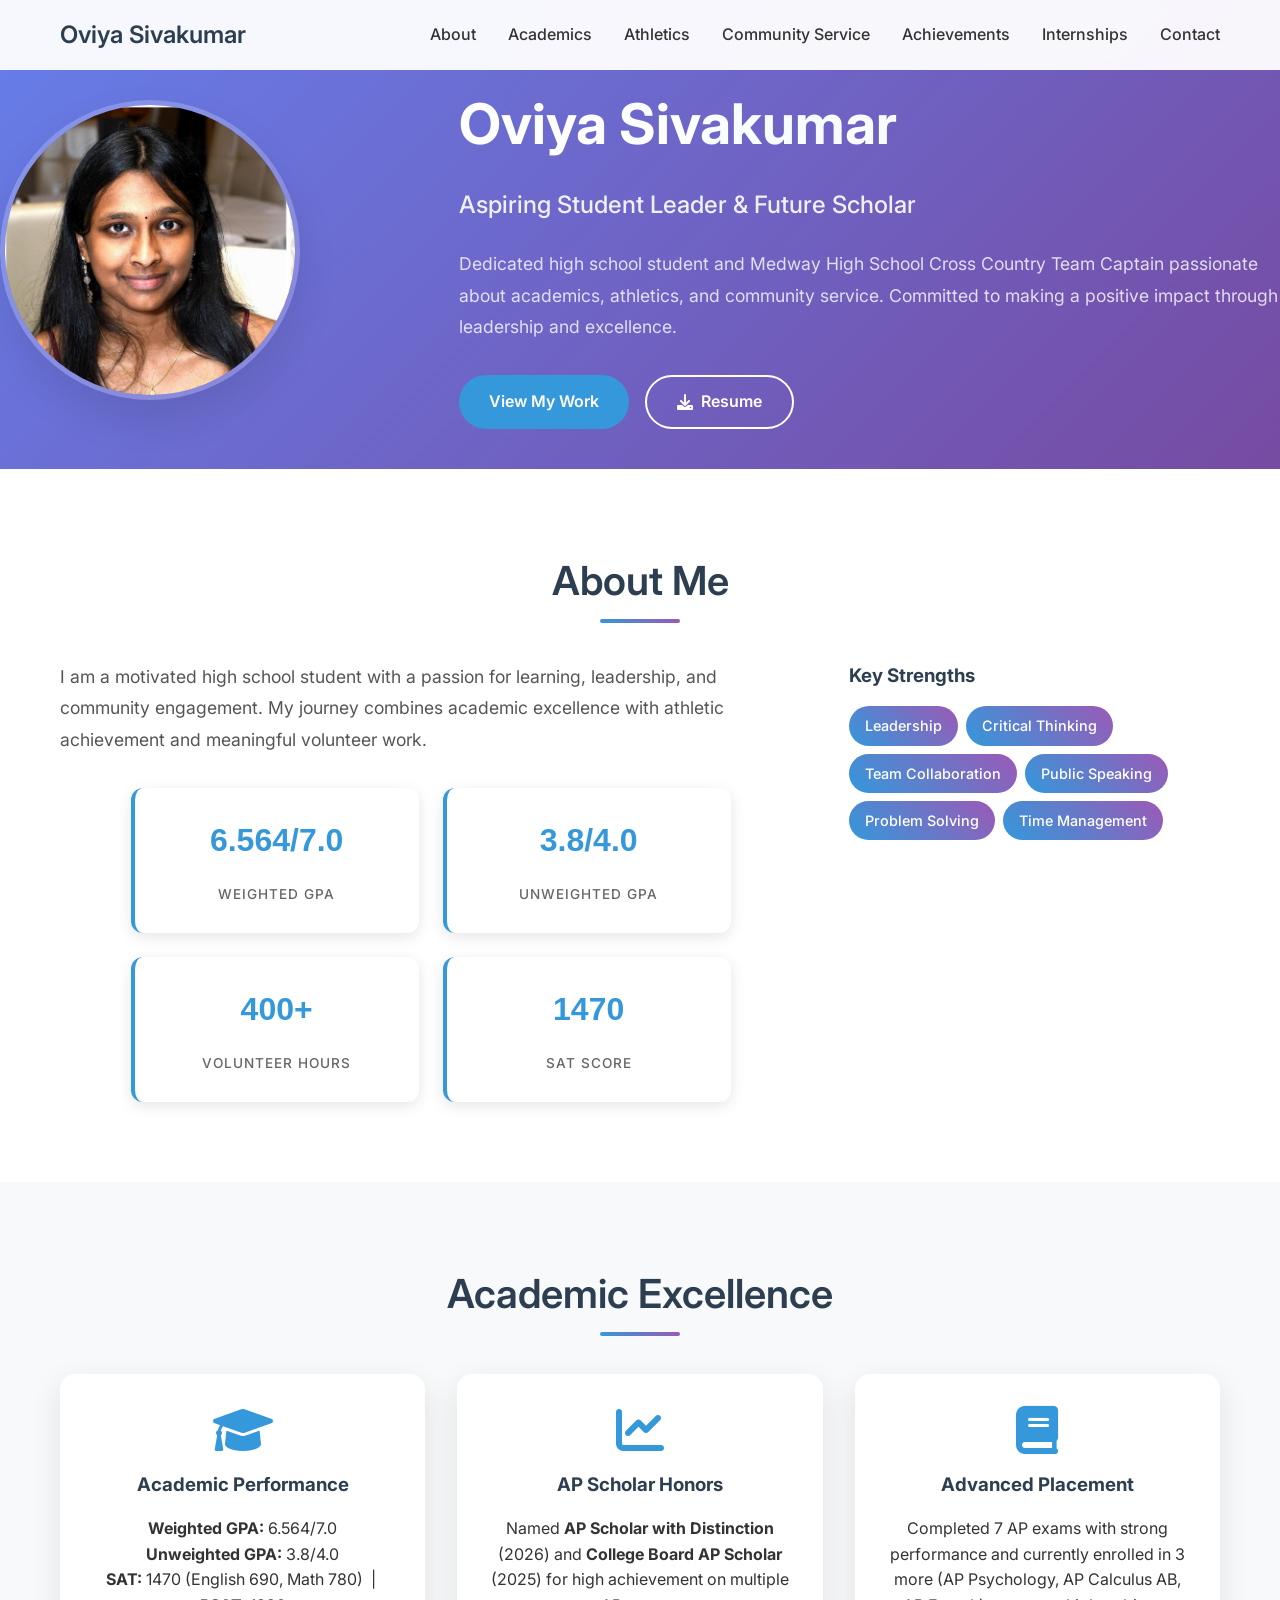
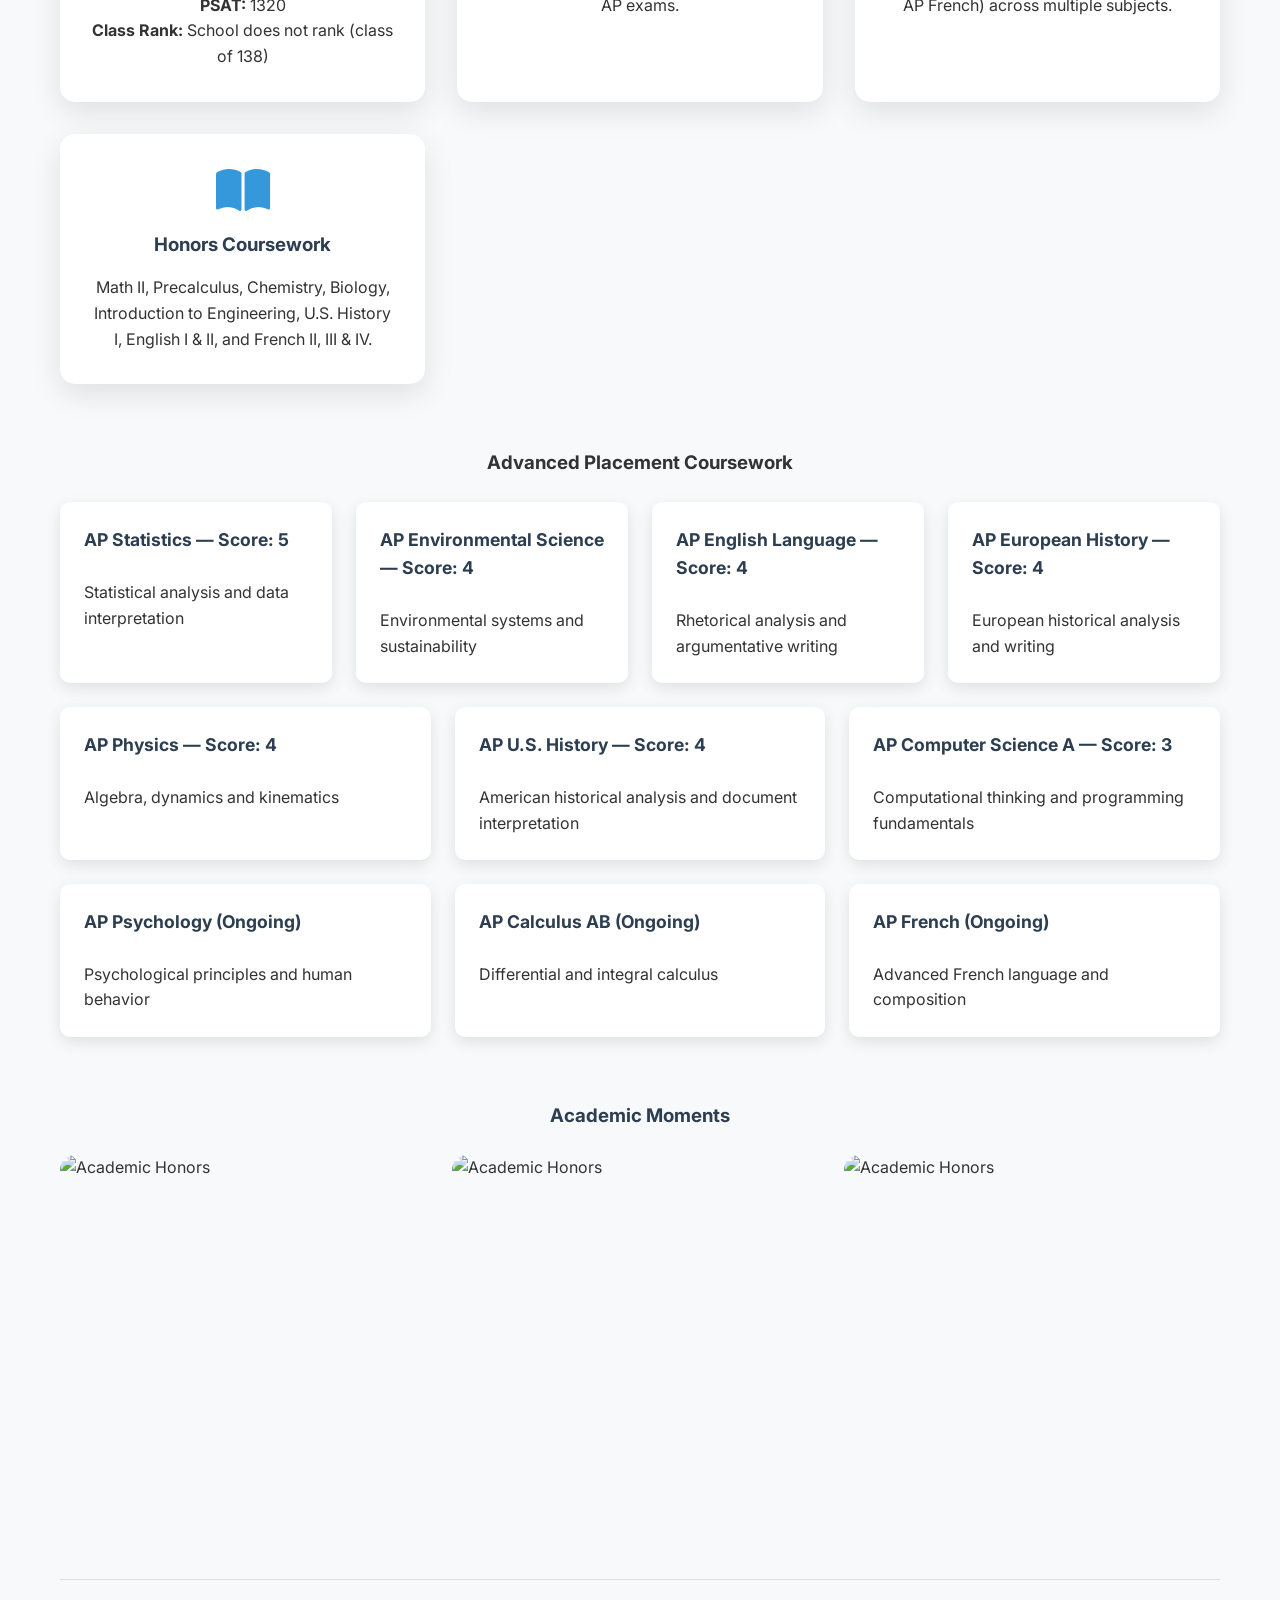
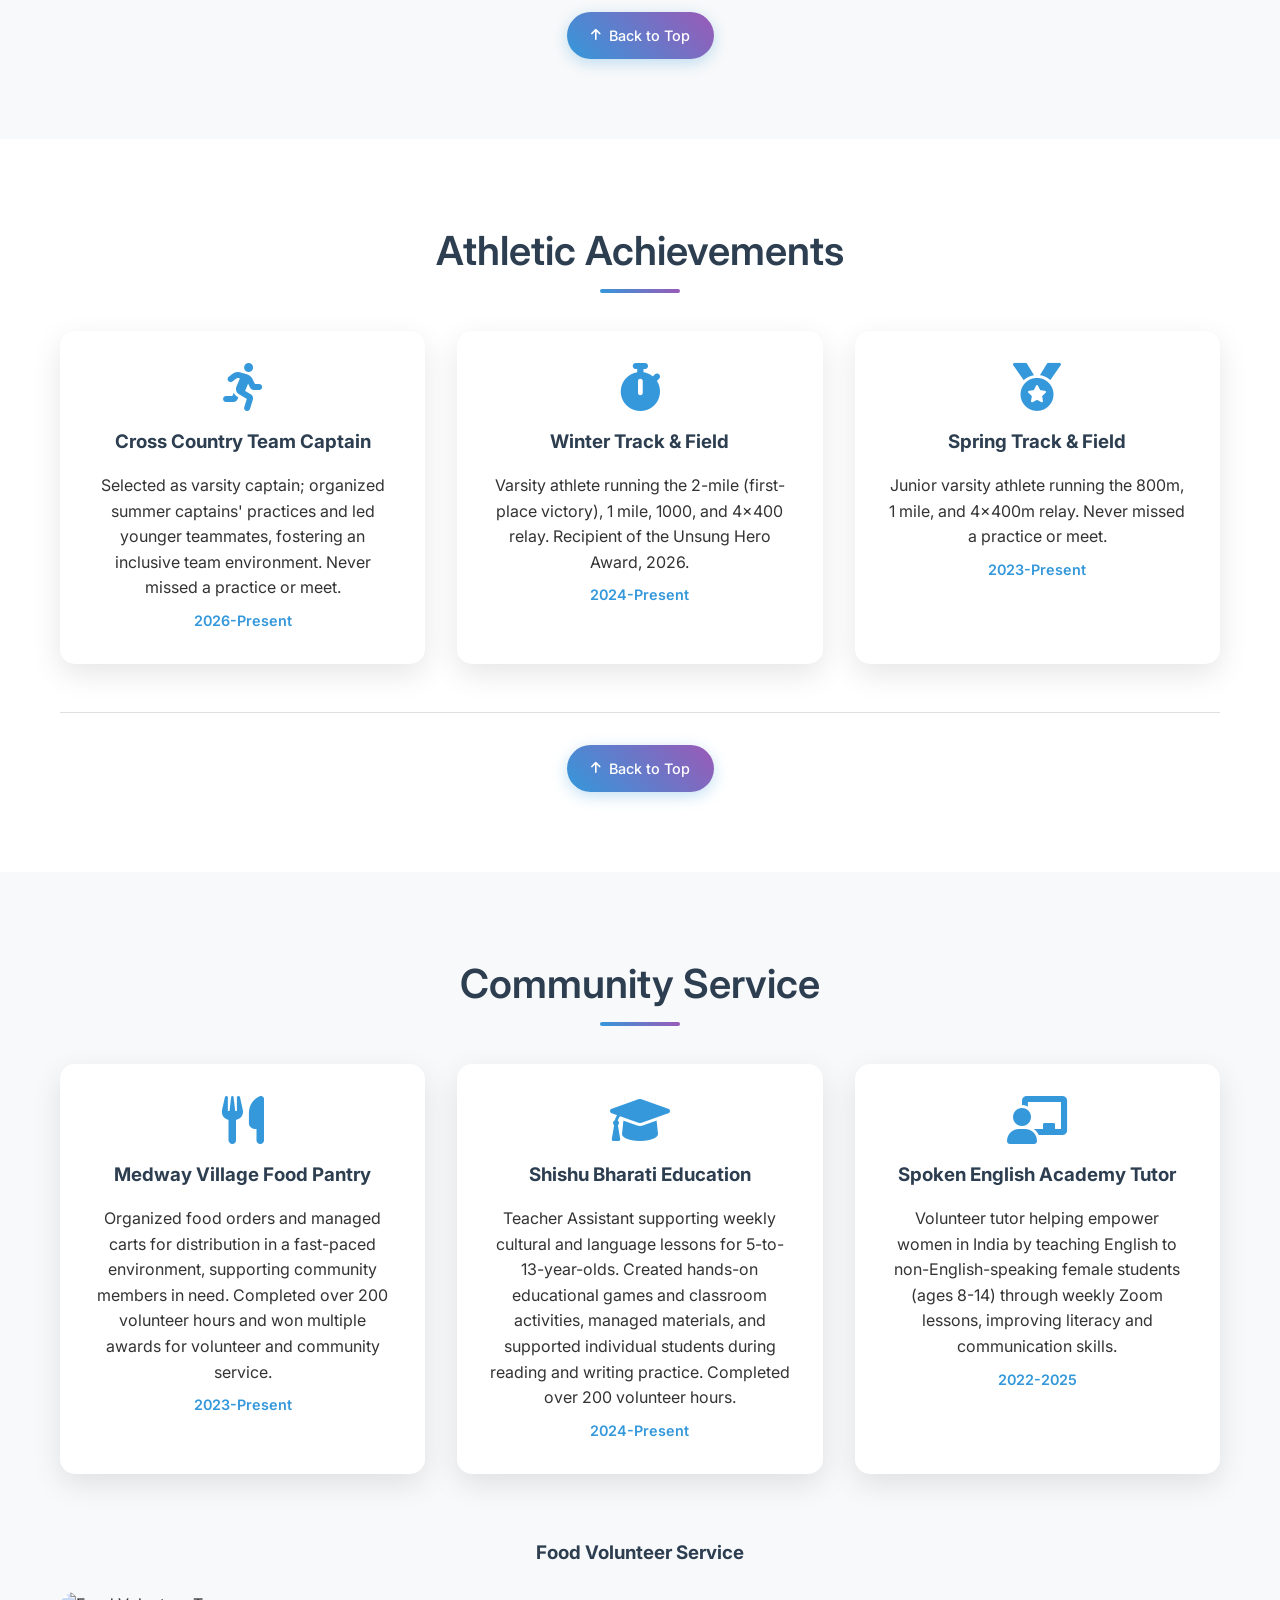
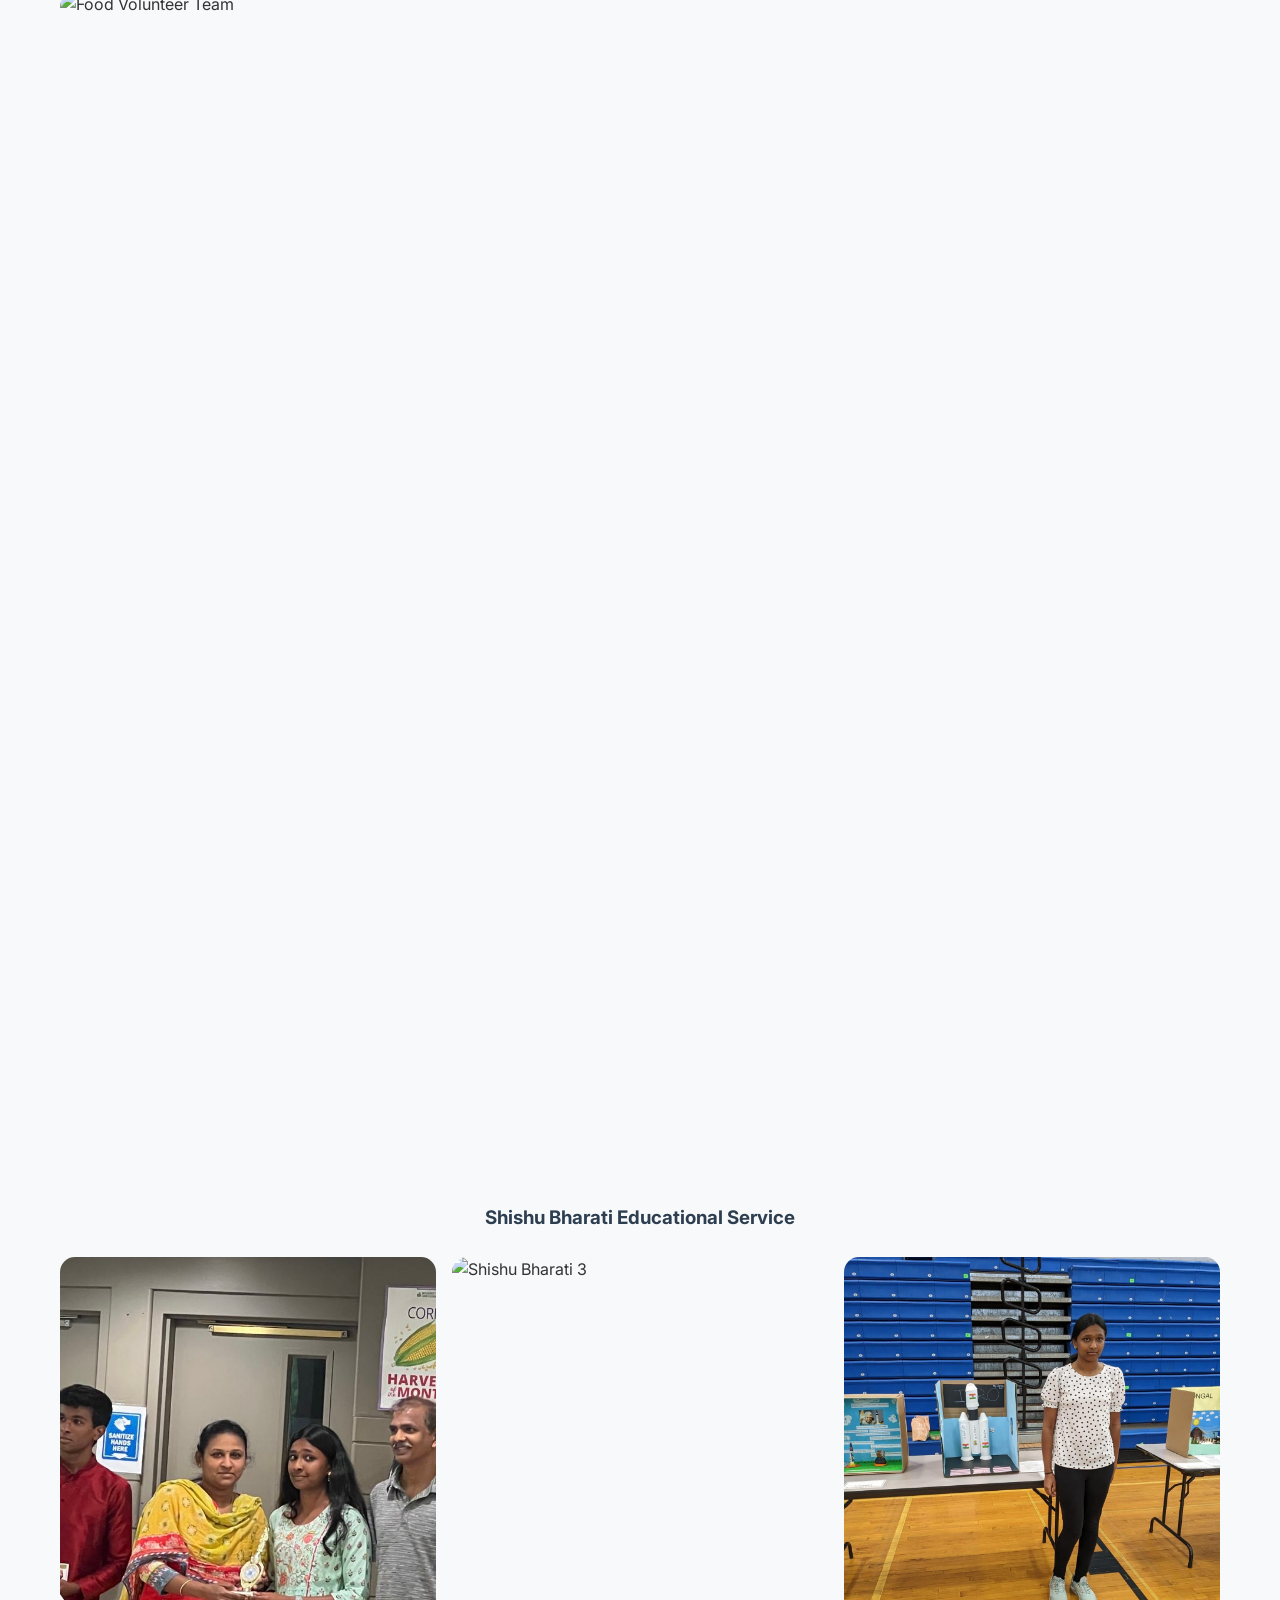
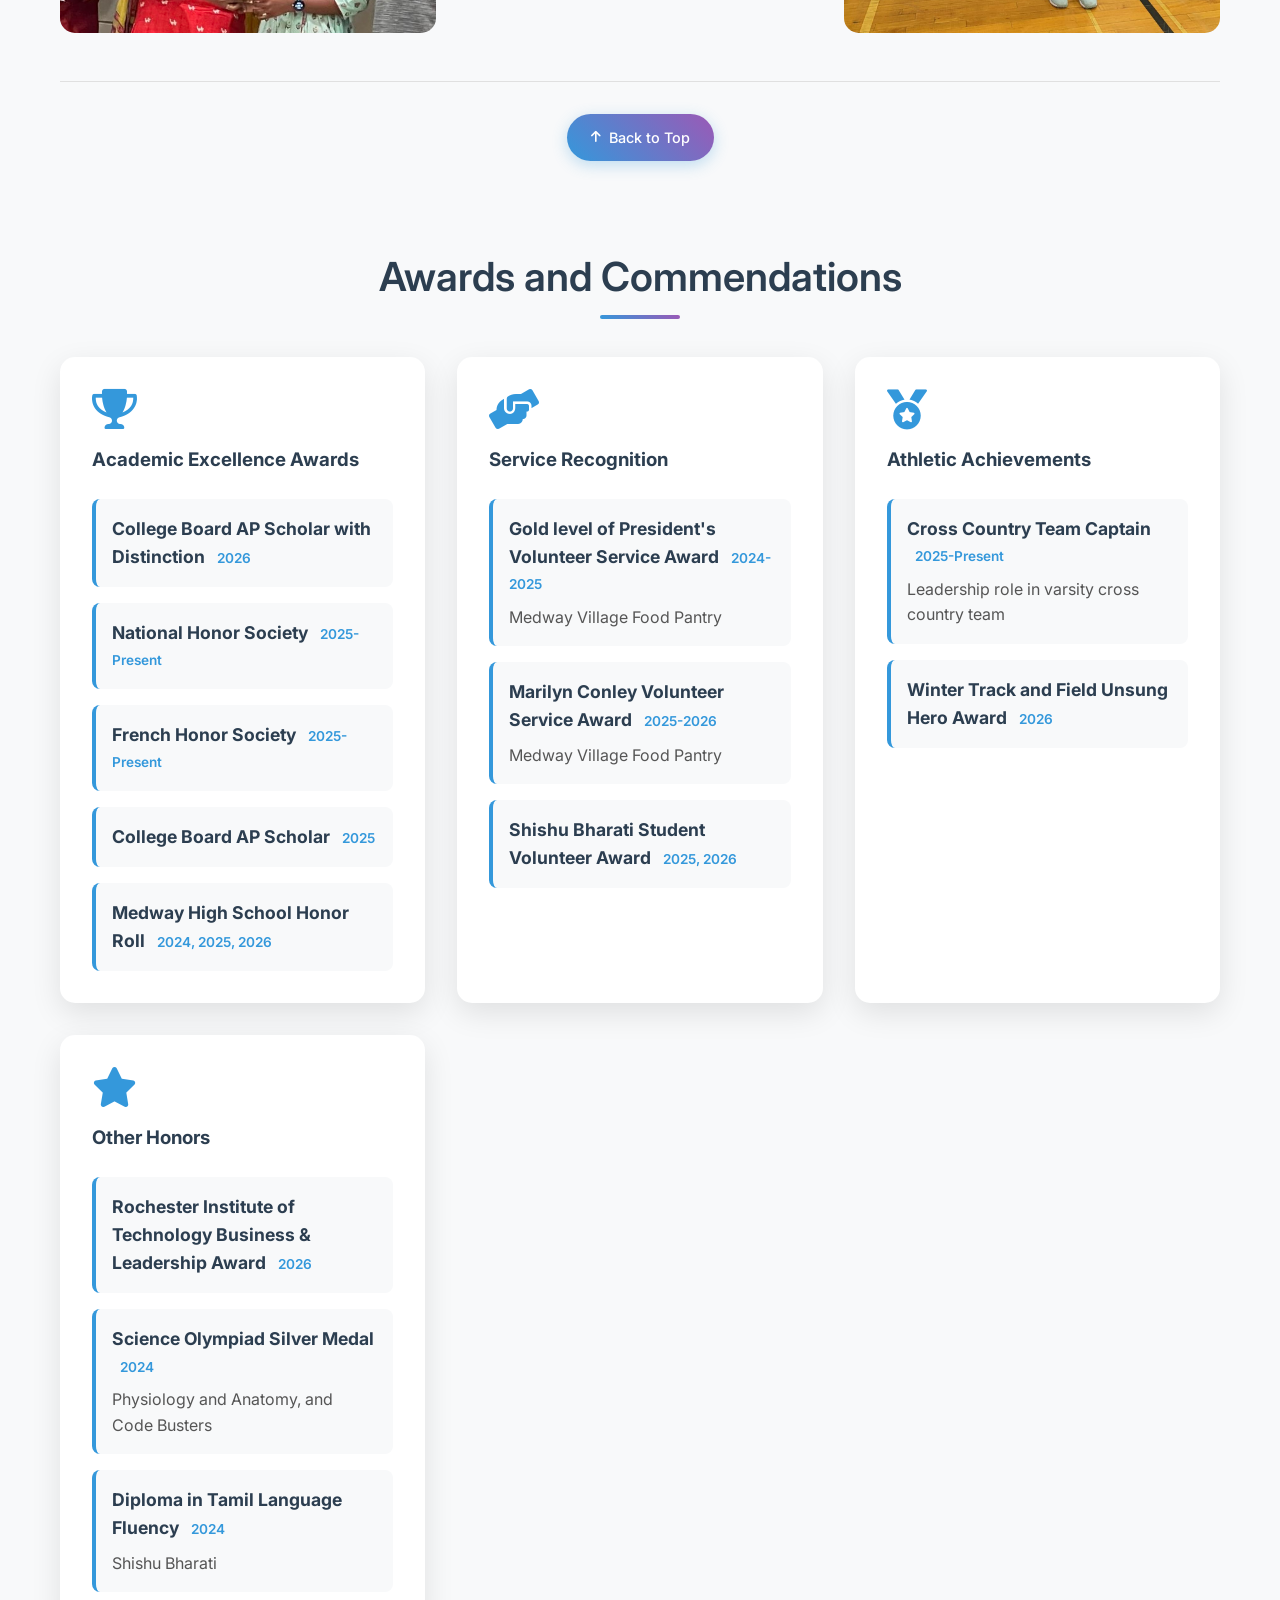
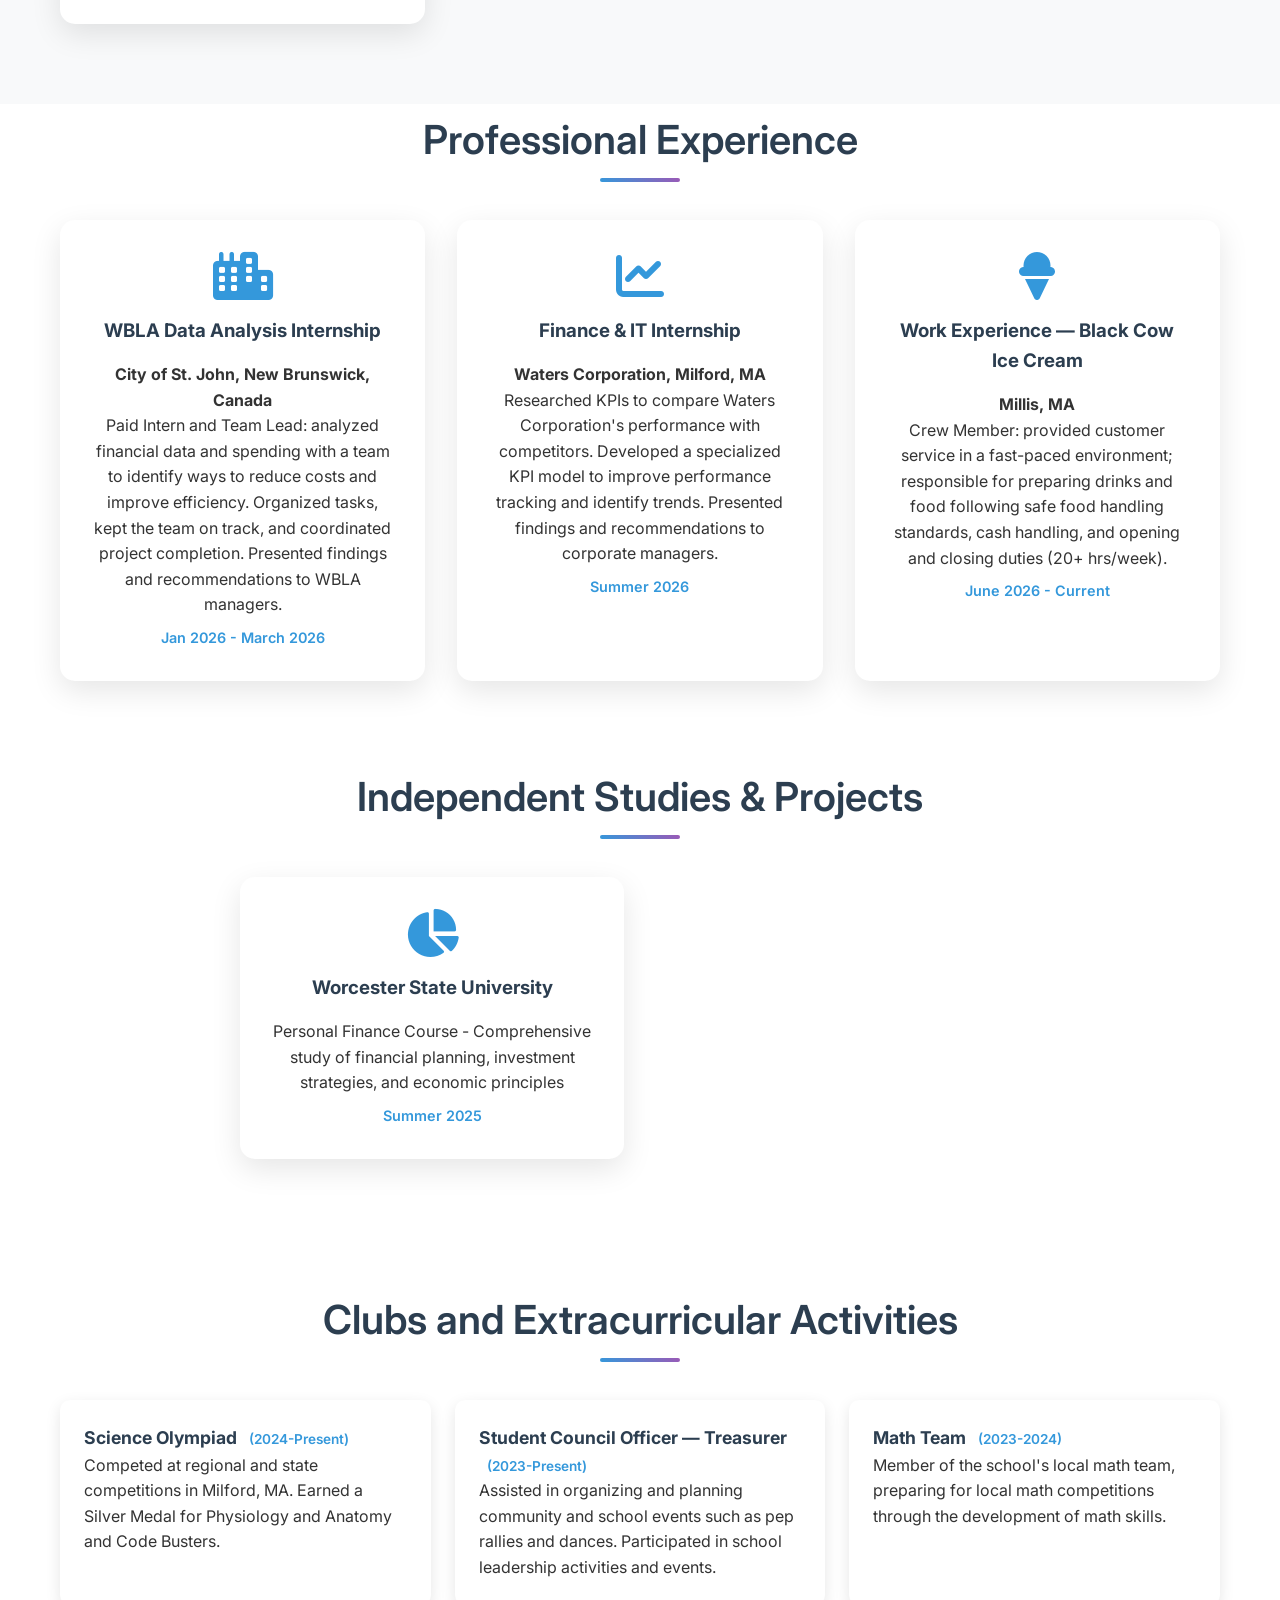
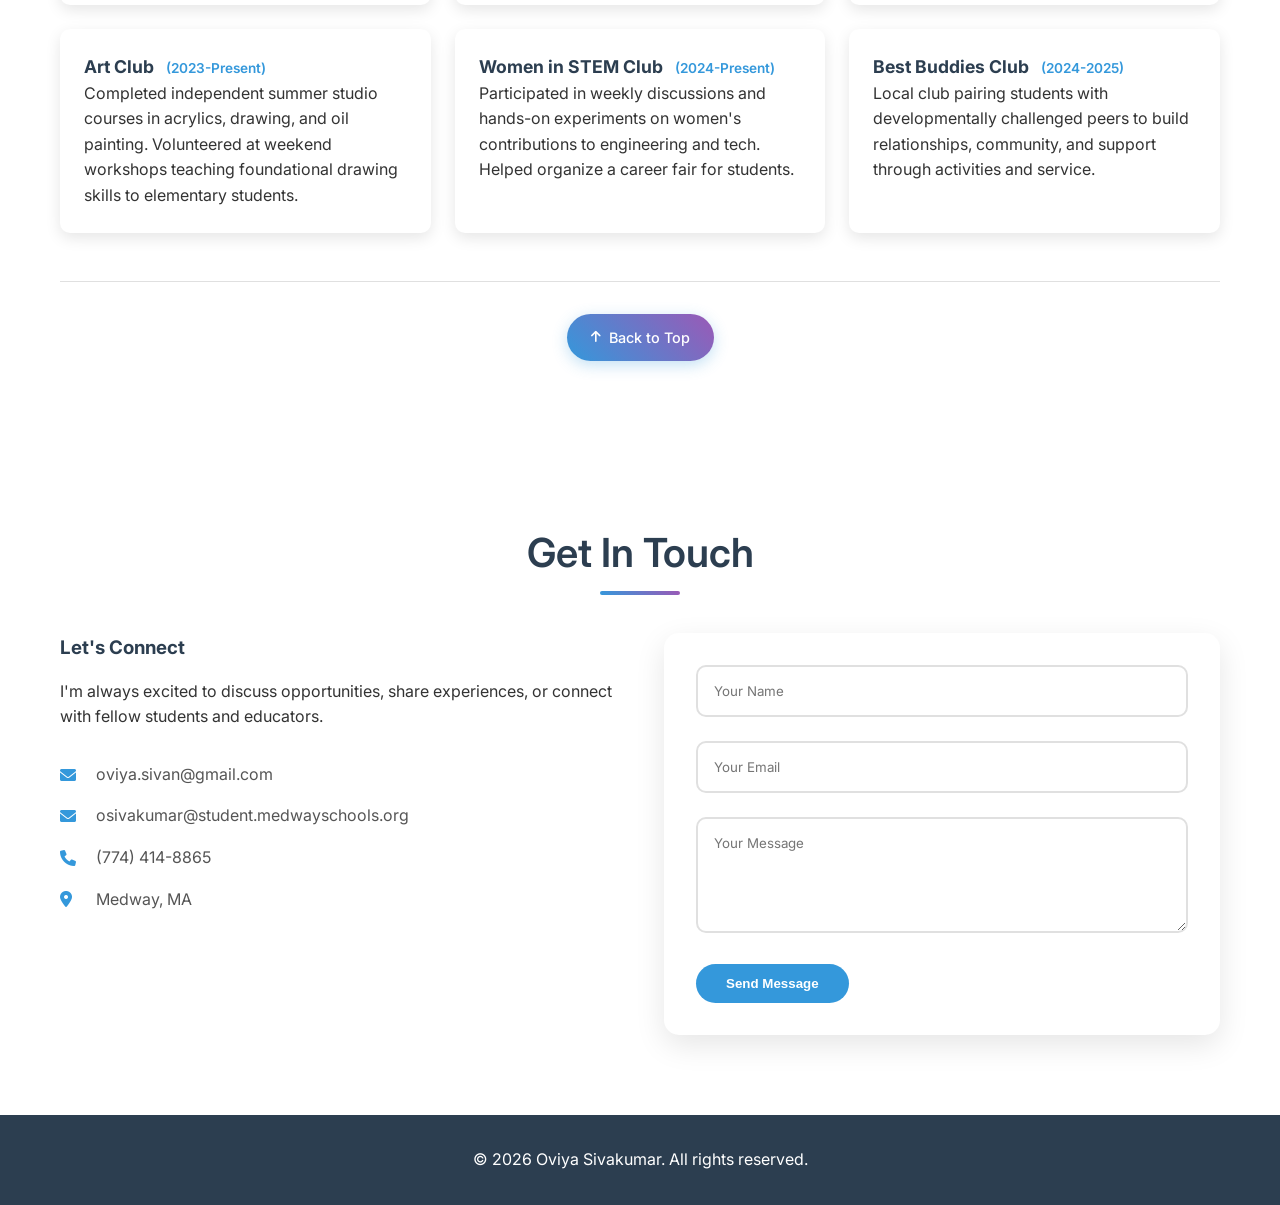
==== commit 58ed776c: "Minor refactor to remove unwanted images and modify an image" ====
--- a/index.html
+++ b/index.html
@@ -235,35 +235,7 @@
                             <span class="year">2023-Present</span>
                         </div>
                     </div>
-                    <div class="photo-gallery">
-                        <h3>Athletic Moments</h3>
-                        <div class="gallery-grid" id="athleticsGallery">
-                            <div class="gallery-item">
-                                <img src="images/athletics/cross-country1.png" alt="Cross Country Competition">
-                                <div class="overlay">
-                                    <span>Cross Country Meet</span>
-                                </div>
-                            </div>
-                            <div class="gallery-item">
-                                <img src="images/athletics/cross-country2.png" alt="Cross Country Team">
-                                <div class="overlay">
-                                    <span>Team Training</span>
-                                </div>
-                            </div>
-                            <div class="gallery-item">
-                                <img src="images/athletics/cross-country3.png" alt="Cross Country Race">
-                                <div class="overlay">
-                                    <span>Race Day</span>
-                                </div>
-                            </div>
-                            <div class="gallery-item">
-                                <img src="images/athletics/cross-country4.png" alt="Cross Country Achievement">
-                                <div class="overlay">
-                                    <span>State Competition</span>
-                                </div>
-                            </div>
-                        </div>
-                    </div>
+                  
                 </div>
                 <div class="back-to-top-container">
                     <a href="#header" class="back-to-top"><i class="fas fa-arrow-up"></i> Back to Top</a>
@@ -298,31 +270,14 @@
                     <div class="photo-gallery">
                         <h3>Food Volunteer Service</h3>
                         <div class="gallery-grid" id="foodVolunteerGallery">
-                            <div class="gallery-item">
-                                <img src="images/volunteering/food-volunteer-pres-award.jpeg" alt="Food Volunteer Team">
-                                <div class="overlay">
-                                    <span>Presidential Award</span>
-                                </div>
-                            </div>
+                            
                             <div class="gallery-item">
                                 <img src="images/volunteering/food-volunteer-award-cer.jpeg" alt="Food Volunteer Team">
                                 <div class="overlay">
                                     <span>Award Ceremony</span>
                                 </div>
                             </div>
-                            <div class="gallery-item">
-                                <img src="images/volunteering/food-volunteer-team.jpeg" alt="Food Volunteer Team">
-                                <div class="overlay">
-                                    <span>Volunteer Team</span>
-                                </div>
-                            </div>
-
-                            <div class="gallery-item">
-                                <img src="images/volunteering/food-volunteer4.jpeg" alt="Food Volunteer Service 4">
-                                <div class="overlay">
-                                    <span>Package Loading</span>
-                                </div>
-                            </div>
+                            
 
                         </div>
                         <br/><br/>
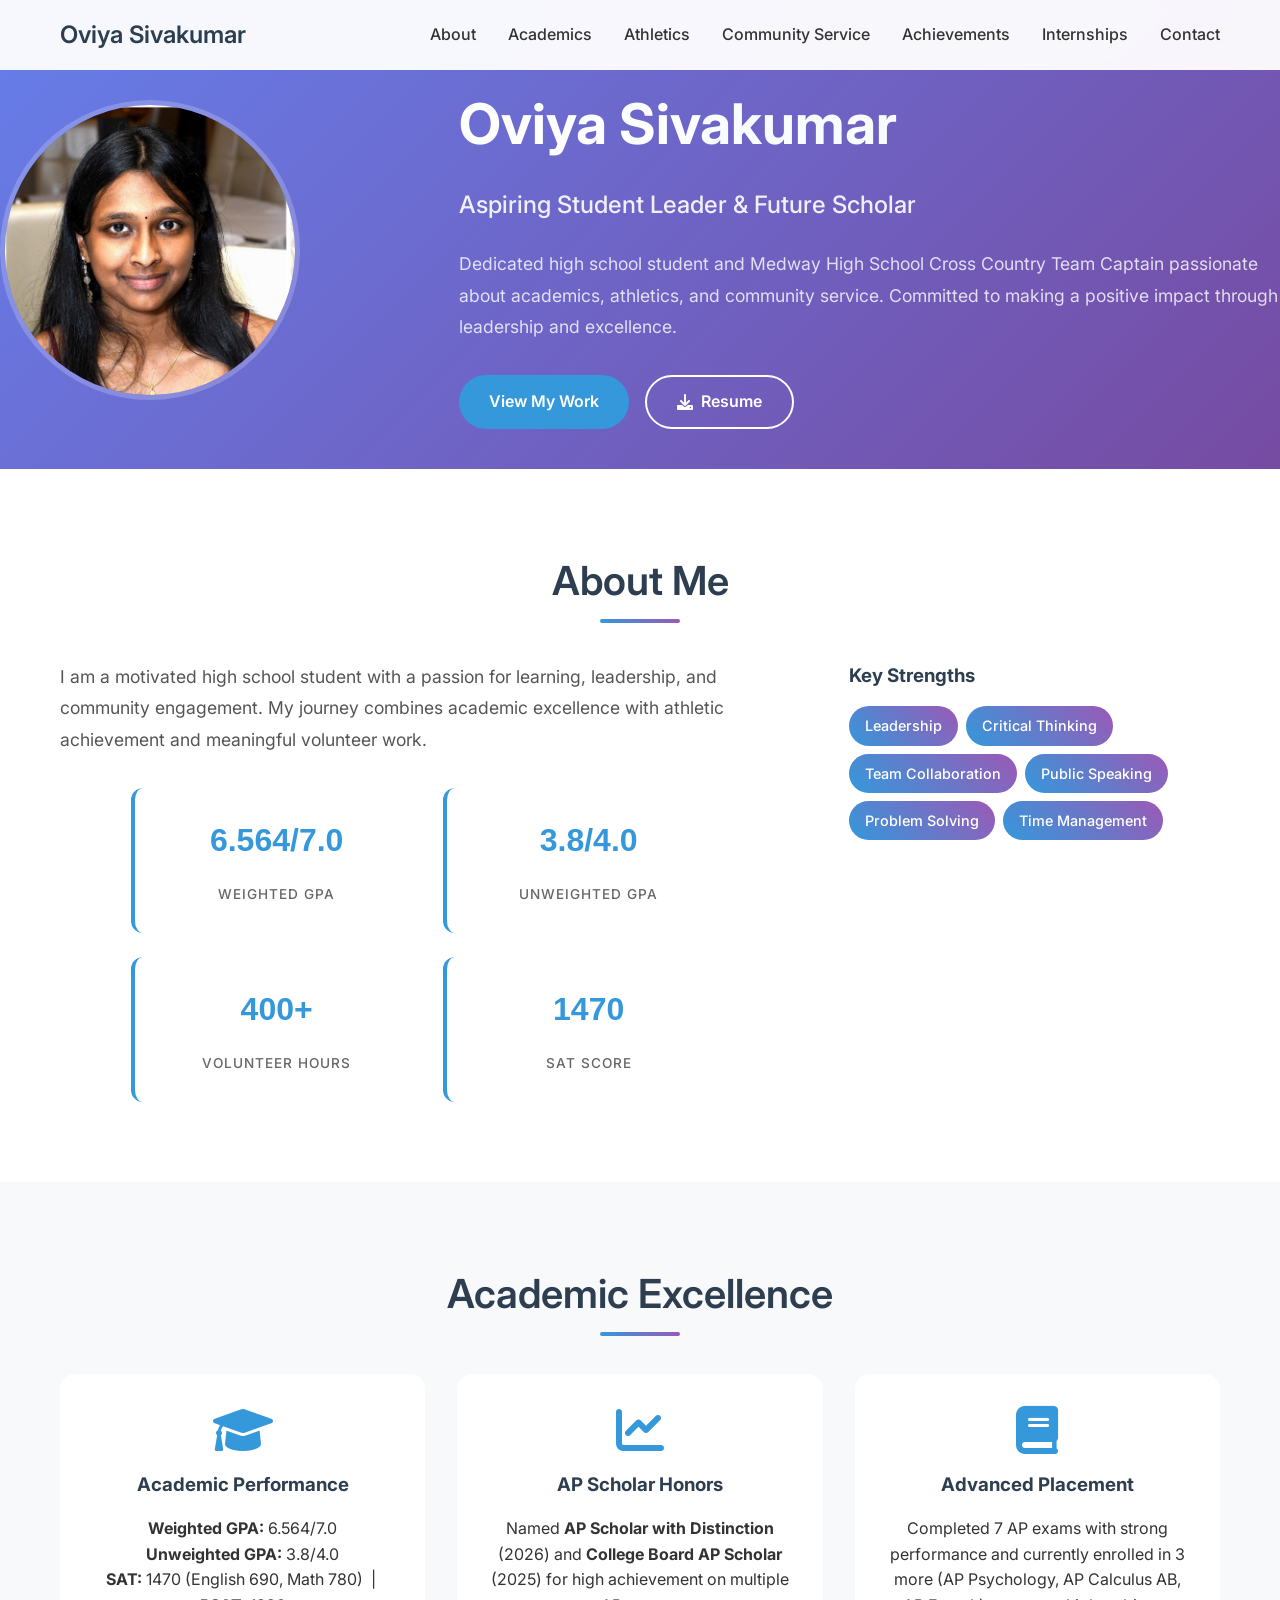
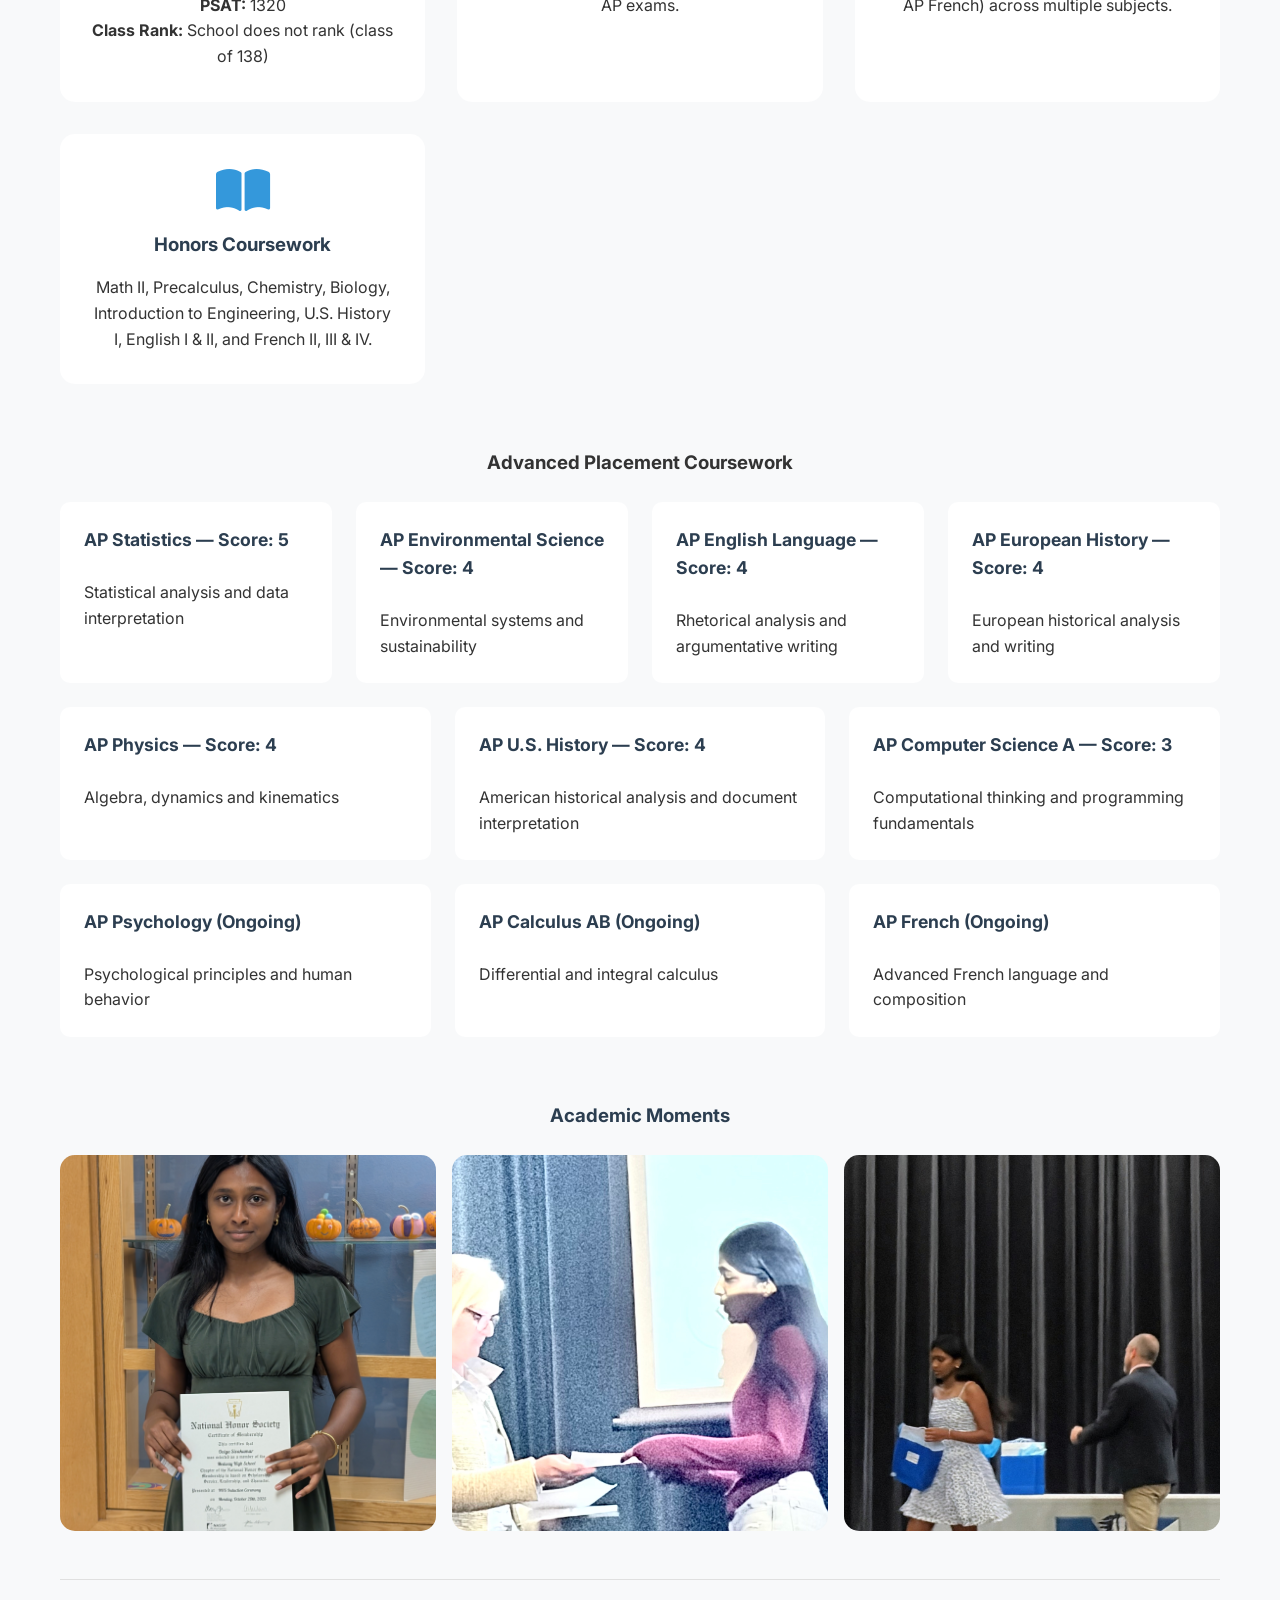
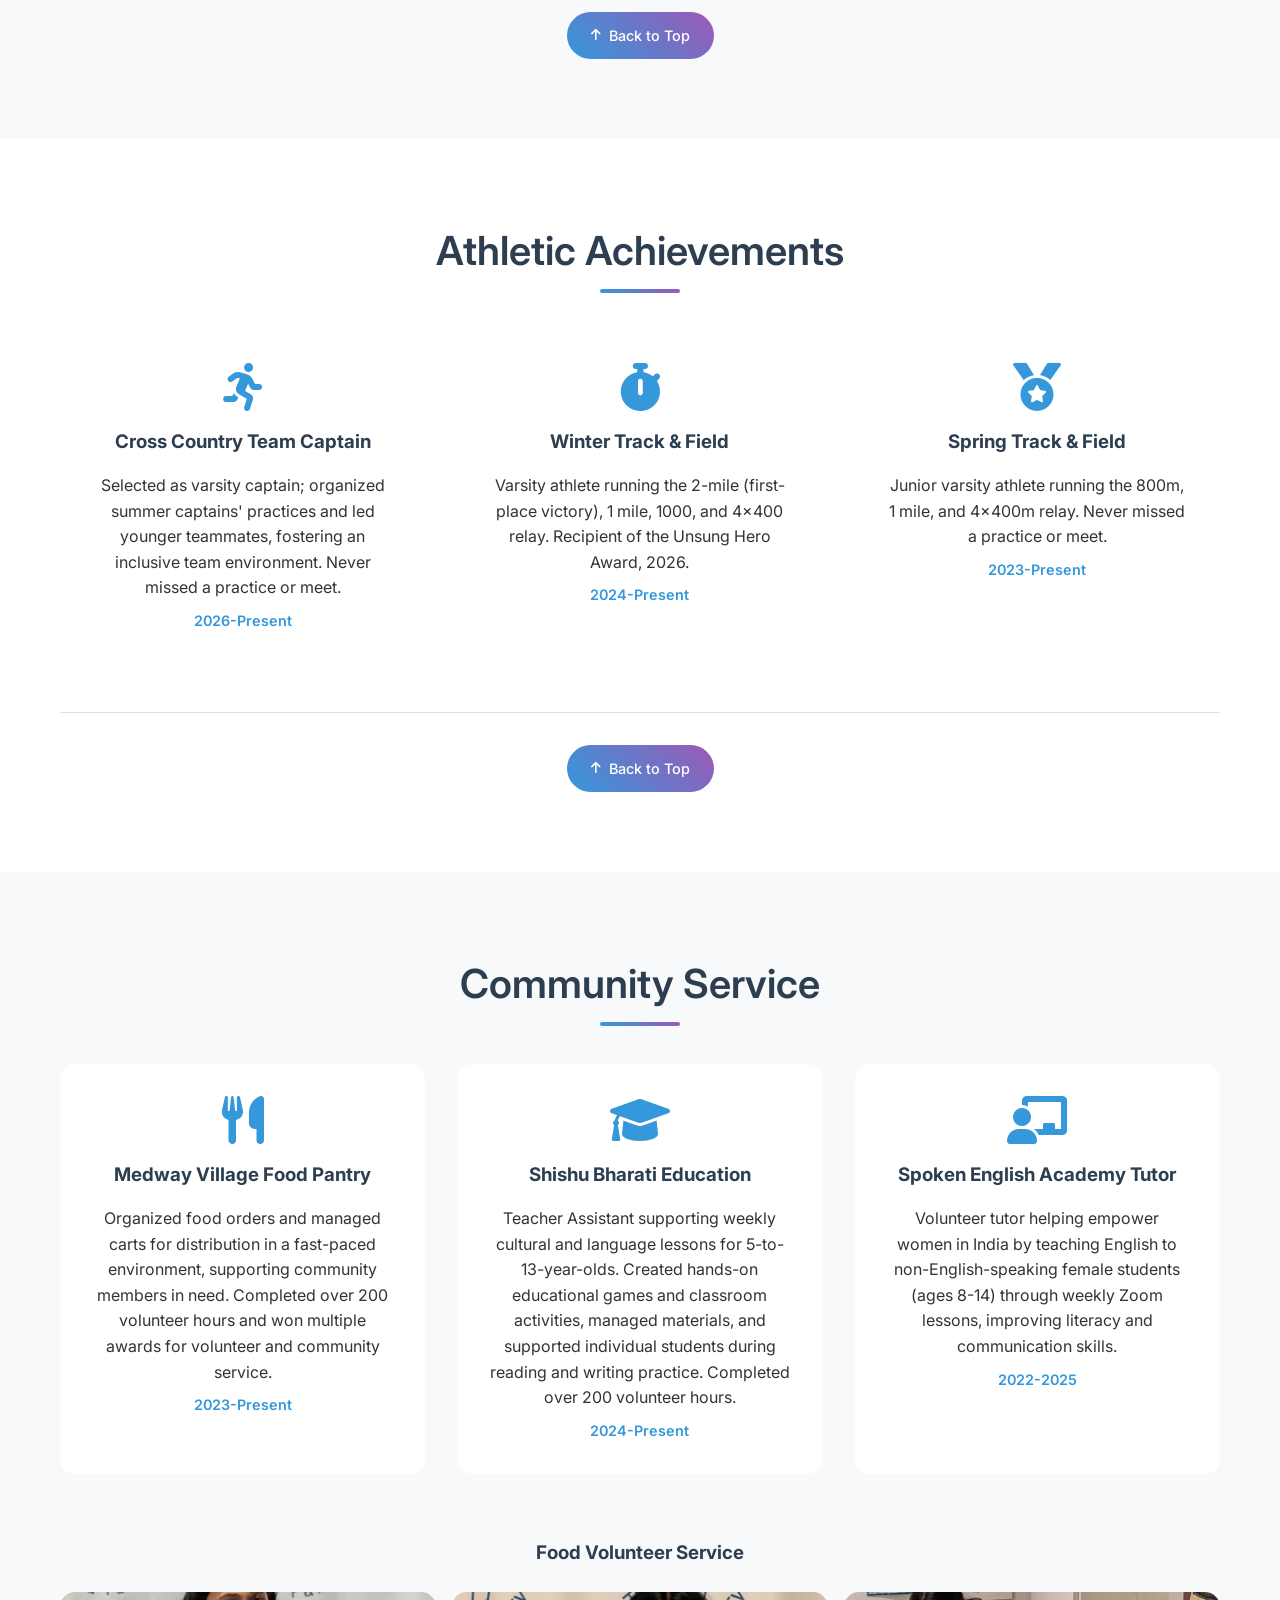
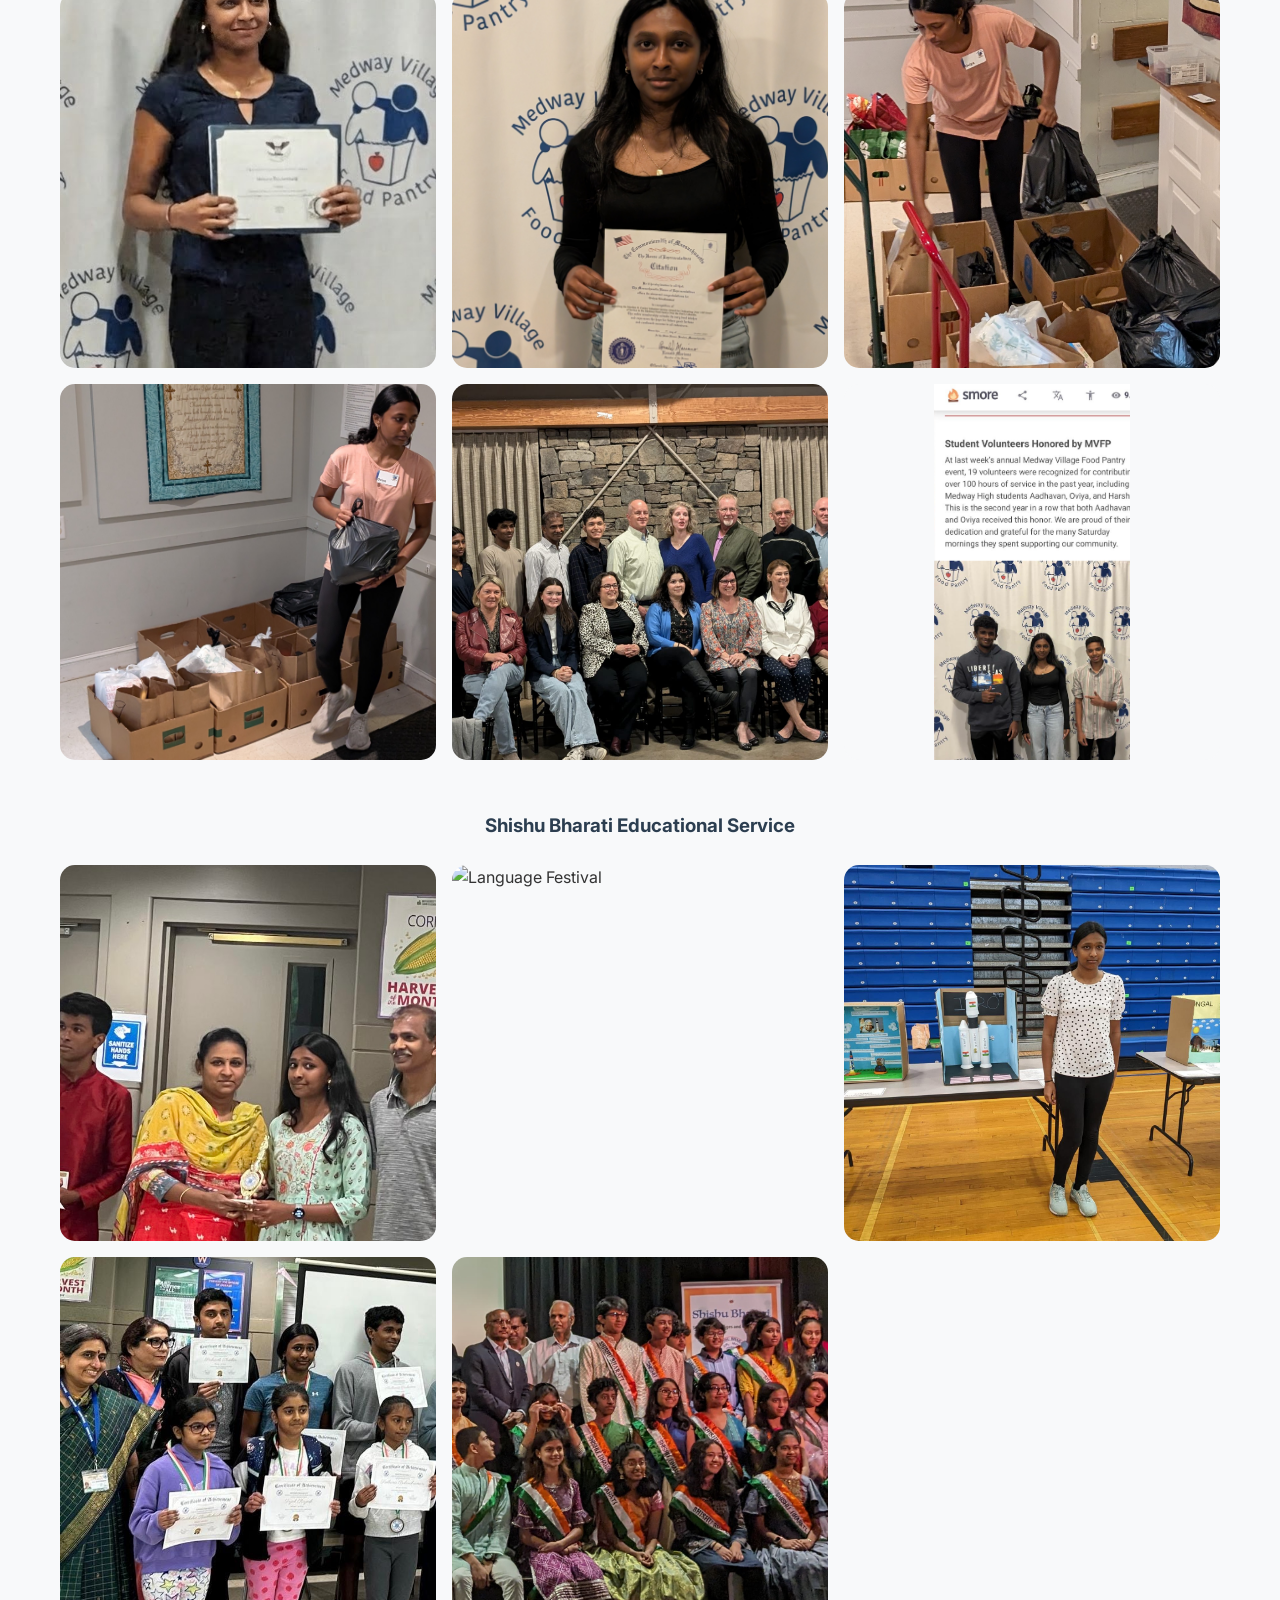
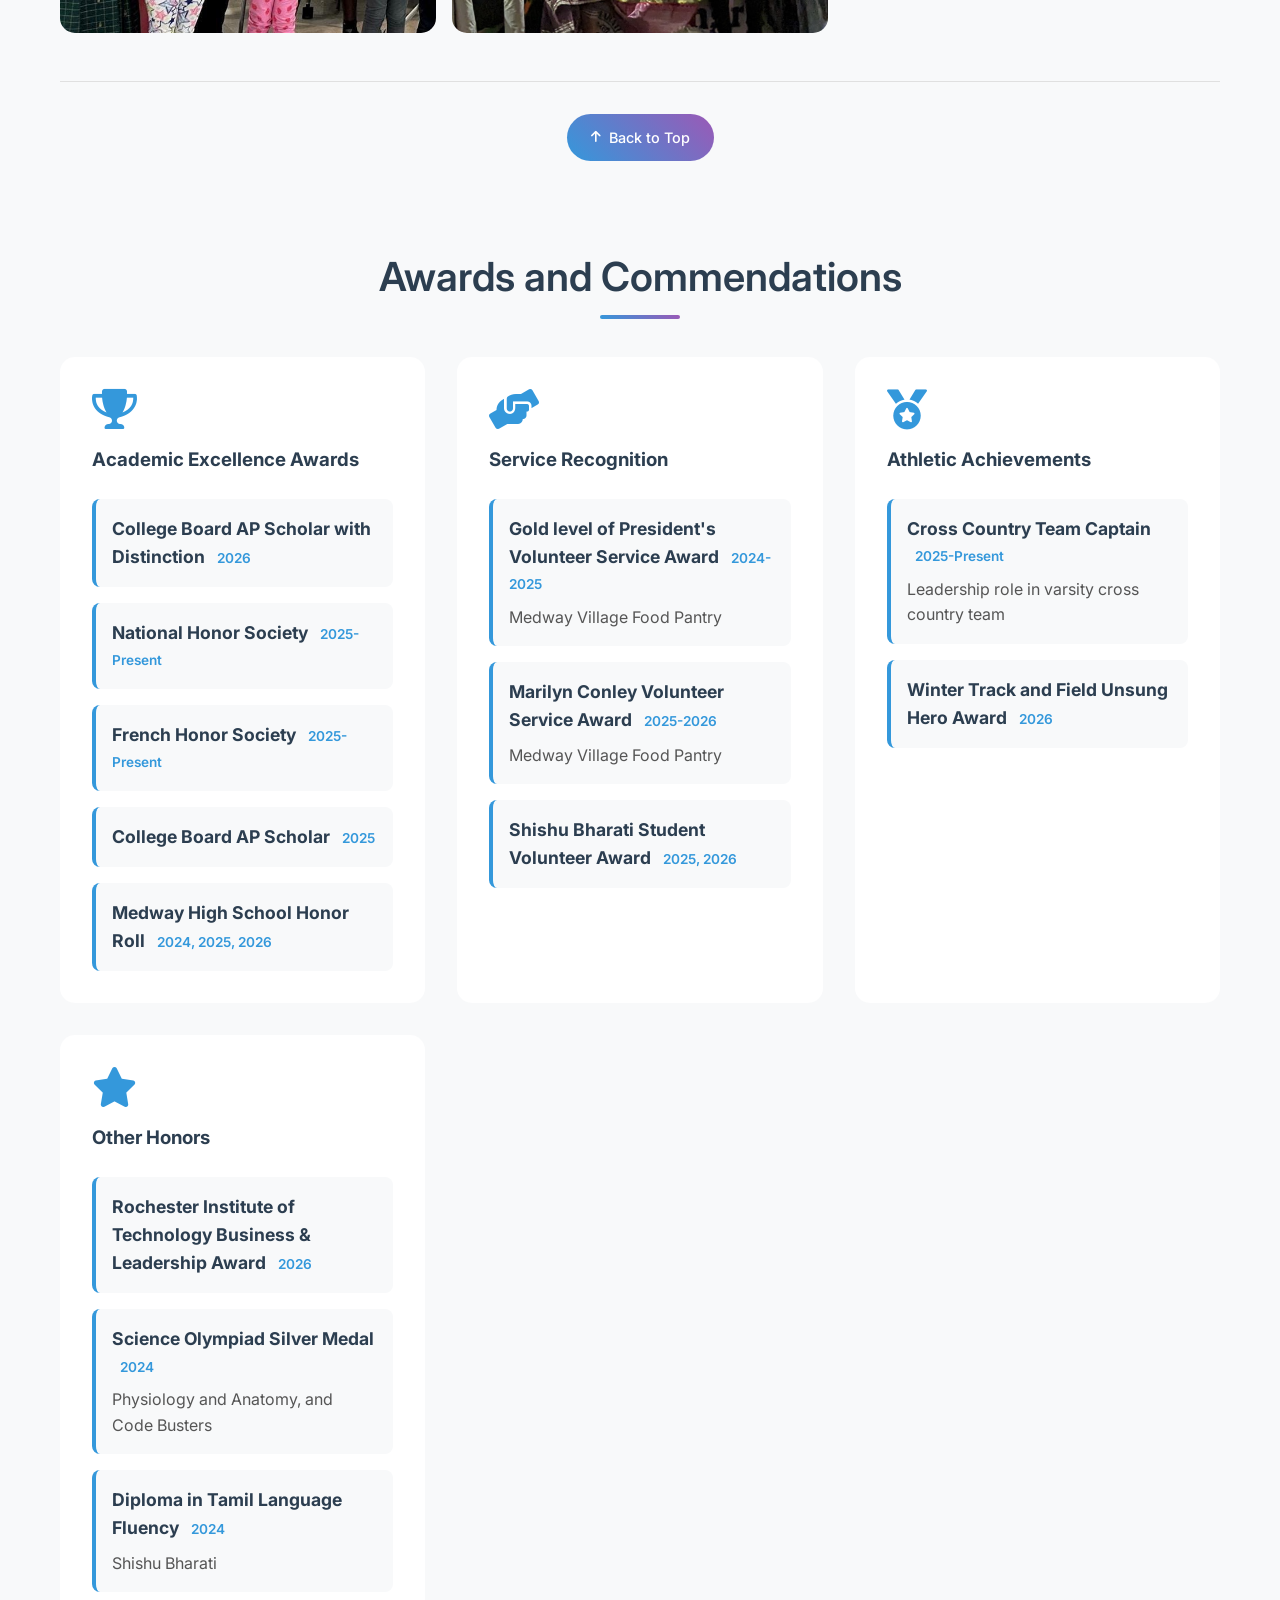
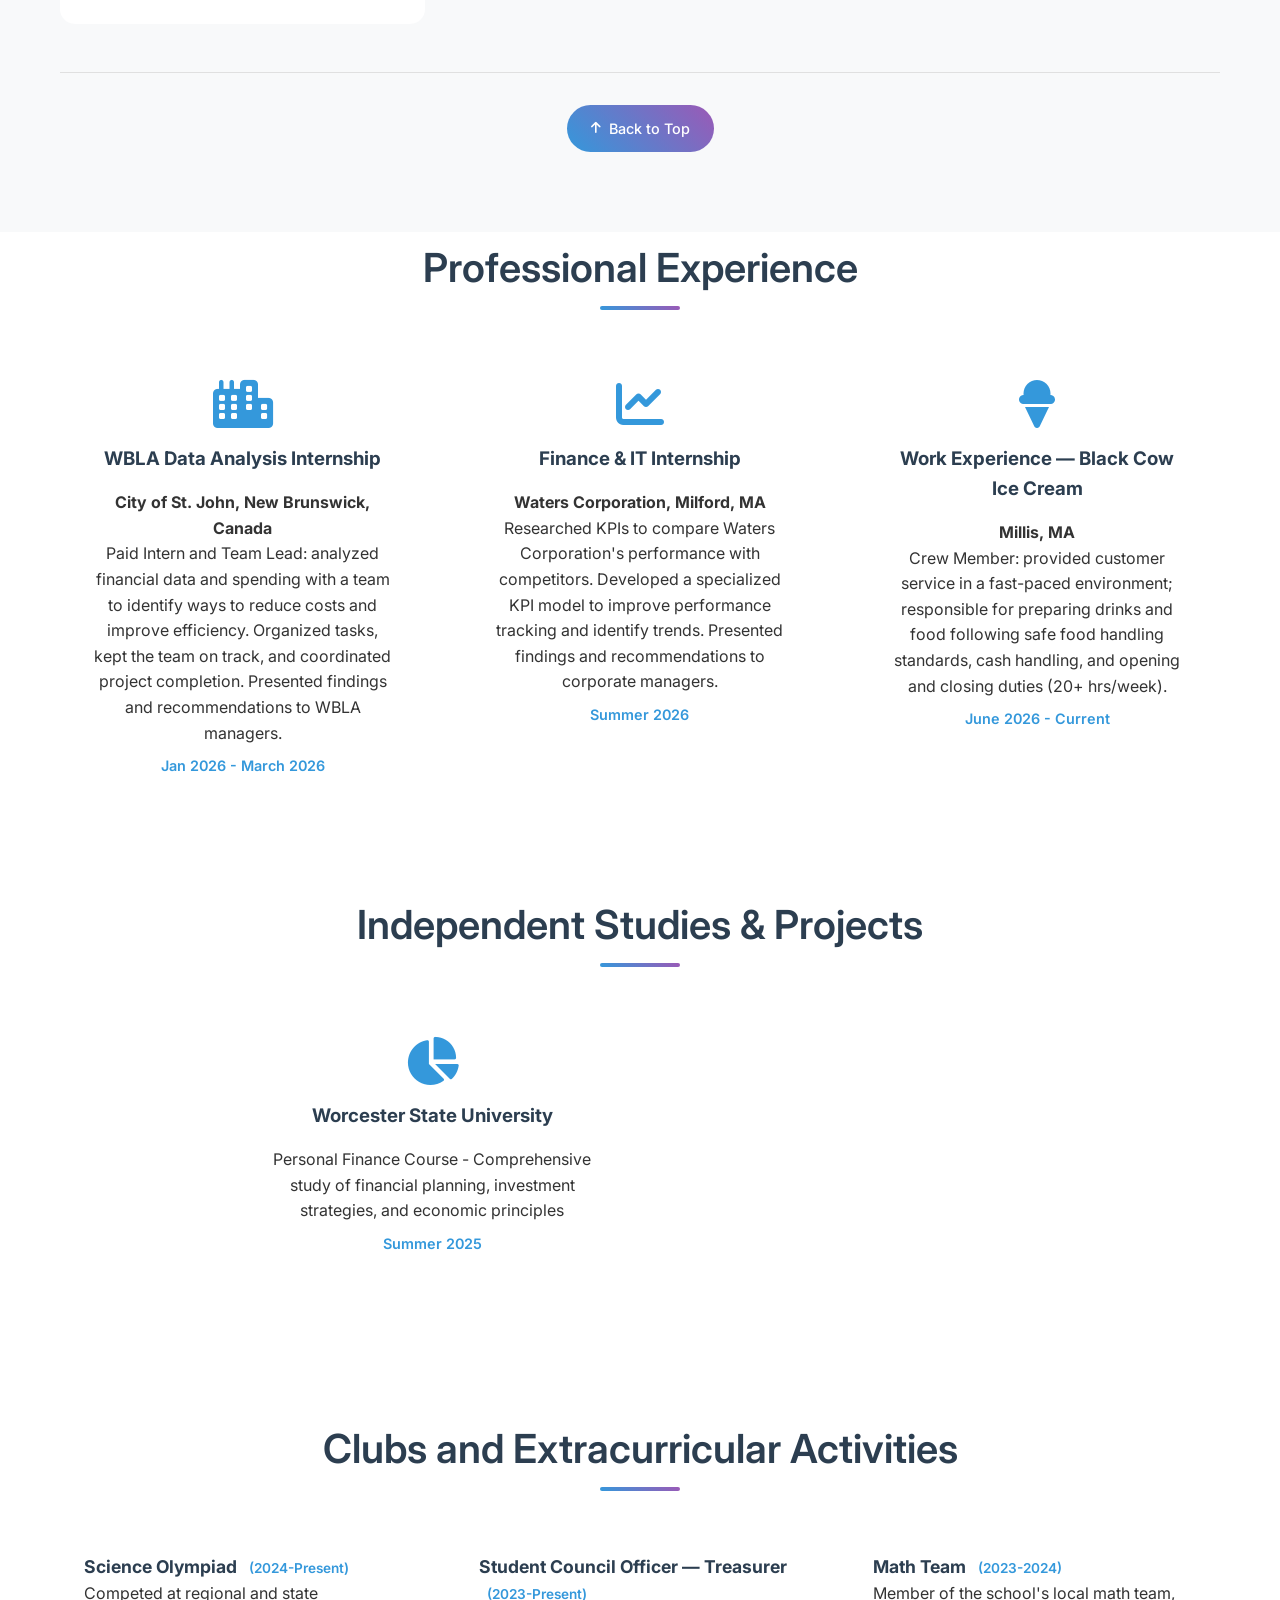
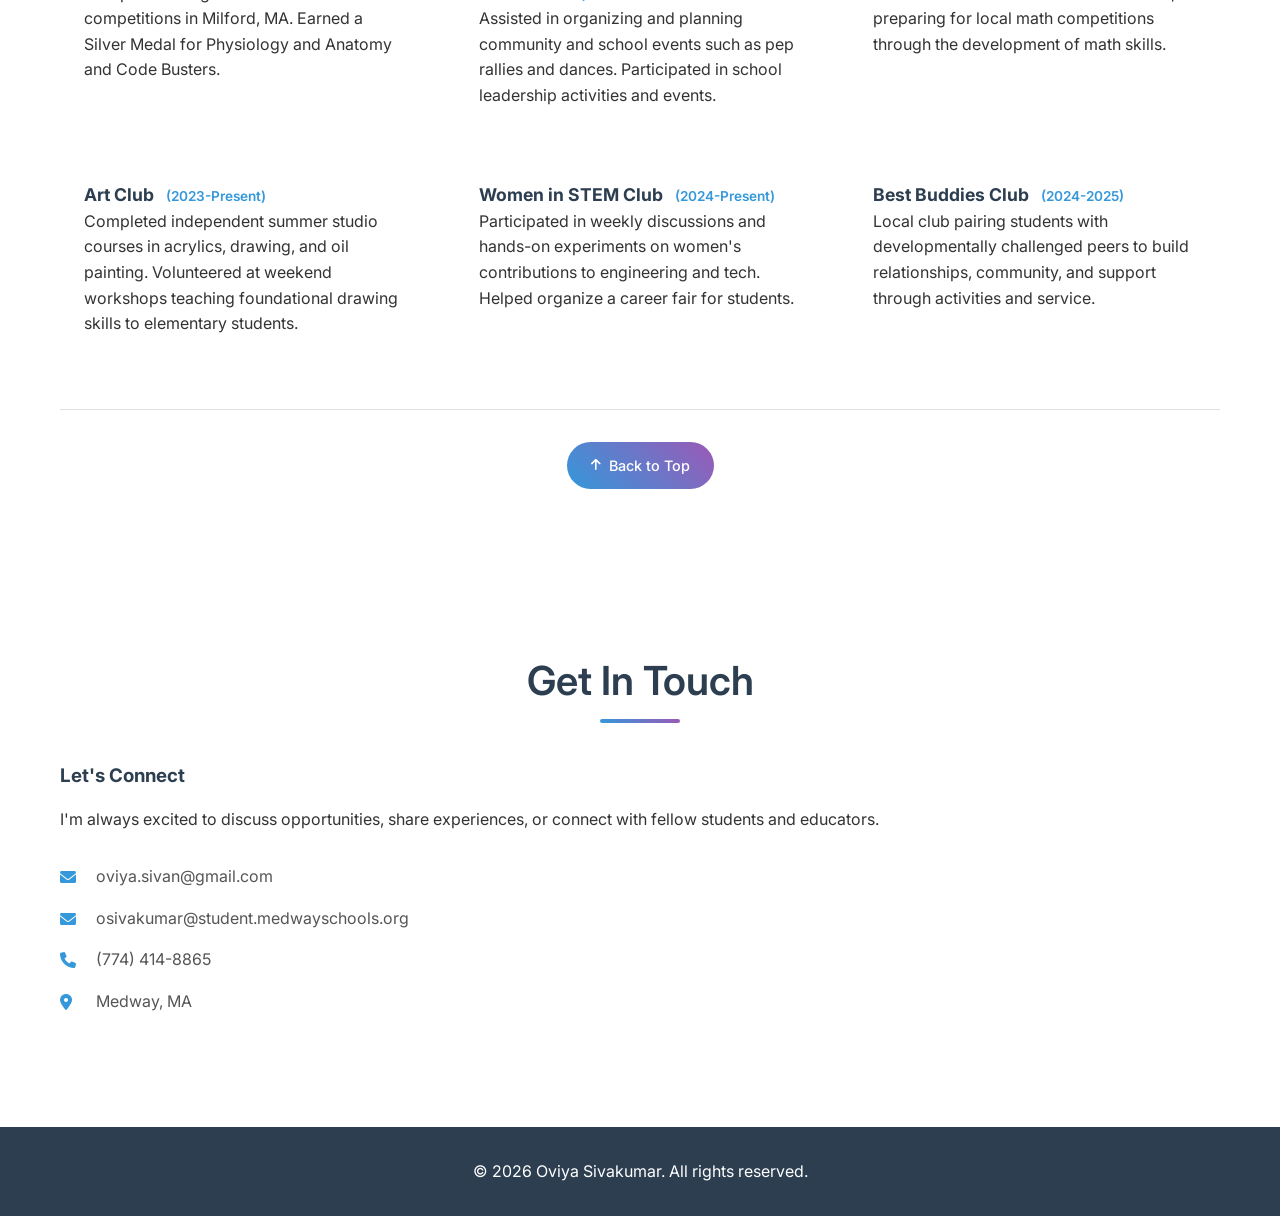
==== commit 57d4e1ea: "More images and alignment fix" ====
--- a/index.html
+++ b/index.html
@@ -185,21 +185,23 @@
                         <h3>Academic Moments</h3>
                         <div class="gallery-grid" id="academicGallery">
                             <div class="gallery-item">
-                                <img src="images/academics/academic-book-award.jpeg" alt="Academic Honors">
+                                <img src="images/academics/medway-honors-certificate.jpg" alt="NHS Award">
+                                <div class="overlay">
+                                    <span>NHS Award</span>
+                                </div>
+                            </div>
+
+                            <div class="gallery-item">
+                                <img src="images/academics/awards-french-honors.JPG" alt="French Honors Award">
+                                <div class="overlay">
+                                    <span>French Honors Award</span>
+                                </div>
+                            </div>
+
+                            <div class="gallery-item">
+                                <img src="images/academics/junior-book-award.JPG" alt="Book Award">
                                 <div class="overlay">
                                     <span>Book Award</span>
-                                </div>
-                            </div>
-                            <div class="gallery-item">
-                                <img src="images/academics/academic-honors.jpeg" alt="Academic Honors">
-                                <div class="overlay">
-                                    <span>Honor Society Certficate</span>
-                                </div>
-                            </div>
-                            <div class="gallery-item">
-                                <img src="images/academics/academic-book-cer.jpeg" alt="Academic Honors">
-                                <div class="overlay">
-                                    <span>Book Award Ceremony</span>
                                 </div>
                             </div>
                         </div>
@@ -272,37 +274,86 @@
                         <div class="gallery-grid" id="foodVolunteerGallery">
                             
                             <div class="gallery-item">
-                                <img src="images/volunteering/food-volunteer-award-cer.jpeg" alt="Food Volunteer Team">
+                                <img src="images/volunteering/presidents-gold-award.JPG" alt="President's Gold Award">
+                                <div class="overlay">
+                                    <span>President's Gold Award</span>
+                                </div>
+                            </div>
+
+                            <div class="gallery-item">
+                                <img src="images/volunteering/food-volunteer-2nd-year-cert.jpg" alt="2nd Year Service Award">
+                                <div class="overlay">
+                                    <span>2nd Year Service Award</span>
+                                </div>
+                            </div>
+
+                            <div class="gallery-item">
+                                <img src="images/volunteering/food-volunteer-service1.jpg" alt="Serving">
+                                <div class="overlay">
+                                    <span>Serving</span>
+                                </div>
+                            </div>
+
+                            <div class="gallery-item">
+                                <img src="images/volunteering/food-volunteer-service2.jpg" alt="Serving">
+                                <div class="overlay">
+                                    <span>Serving</span>
+                                </div>
+                            </div>
+
+                            <div class="gallery-item">
+                                <img src="images/volunteering/food-volunteer-group.jpg" alt="Award Ceremony">
                                 <div class="overlay">
                                     <span>Award Ceremony</span>
                                 </div>
                             </div>
-                            
+
+                            <div class="gallery-item">
+                                <img src="images/volunteering/food-volunteer-media-recognition.png" alt="Media recognition">
+                                <div class="overlay">
+                                    <span>Media recognition</span>
+                                </div>
+                            </div>
+
 
                         </div>
                         <br/><br/>
                         <h3>Shishu Bharati Educational Service</h3>
                             <div class="gallery-grid" id="shishuBharatiGallery">
-                                                        <div class="gallery-item">
-                                <img src="images/volunteering/shishu-bharati-cert-award.jpeg" alt="Shishu Bharati 3">
-                                <div class="overlay">
-                                    <span>Trophy Presentation</span>
-                                </div>
-                            </div>
+                                <div class="gallery-item">
+                                    <img src="images/volunteering/shishu-bharati-cert-award.jpeg" alt="Trophy Presentation">
+                                    <div class="overlay">
+                                        <span>Diploma Trophy Presentation</span>
+                                    </div>
+                                </div>
                             
-                            <div class="gallery-item">
-                                <img src="images/volunteering/shishu-bharati4.jpeg" alt="Shishu Bharati 3">
-                                <div class="overlay">
-                                    <span>Language Festival</span>
-                                </div>
-                            </div>
-
-                            <div class="gallery-item">
-                                <img src="images/volunteering/shishu-bharati1.jpeg" alt="Shishu Bharati 1">
-                                <div class="overlay">
-                                    <span>Tamil Skills</span>
-                                </div>
-                            </div>
+                                <div class="gallery-item">
+                                    <img src="images/volunteering/shishu-bharati4.jpeg" alt="Language Festival">
+                                    <div class="overlay">
+                                        <span>Language Day Celebration</span>
+                                    </div>
+                                </div>
+
+                                <div class="gallery-item">
+                                    <img src="images/volunteering/shishu-bharati1.jpeg" alt="Tamil Skills">
+                                    <div class="overlay">
+                                        <span>Indian Culture Diaroma</span>
+                                    </div>
+                                </div>
+
+                                <div class="gallery-item">
+                                    <img src="images/volunteering/shishu-bharati-essay.jpg" alt="Essay Competition Award">
+                                    <div class="overlay">
+                                        <span>Essay Competition Award</span>
+                                    </div>
+                                </div>
+                                <div class="gallery-item">
+                                    <img src="images/volunteering/shishu-bharati-grad.jpg" alt="Diploma Graduation Group">
+                                    <div class="overlay">
+                                        <span>Diploma Graduation Ceremony</span>
+                                    </div>
+                                </div>
+
                         </div>
                     </div>
                 </div>
@@ -396,6 +447,9 @@
                         </div>
 
                     </div>
+                </div>
+                <div class="back-to-top-container">
+                    <a href="#header" class="back-to-top"><i class="fas fa-arrow-up"></i> Back to Top</a>
                 </div>
             </div>
         </section>
@@ -496,11 +550,11 @@
                         <div class="contact-methods">
                             <div class="contact-item">
                                 <i class="fas fa-envelope"></i>
-                                <span>oviya.sivan@gmail.com</span>
+                                <a href="mailto:oviya.sivan@gmail.com">oviya.sivan@gmail.com</a>
                             </div>
                             <div class="contact-item">
                                 <i class="fas fa-envelope"></i>
-                                <span>osivakumar@student.medwayschools.org</span>
+                                <a href="mailto:osivakumar@student.medwayschools.org">osivakumar@student.medwayschools.org</a>
                             </div>
                             <div class="contact-item">
                                 <i class="fas fa-phone"></i>
@@ -511,25 +565,6 @@
                                 <span>Medway, MA</span>
                             </div>
                         </div>
-                        <!-- <div class="social-links">
-                            <a href="#" class="social-link"><i class="fab fa-linkedin"></i></a>
-                            <a href="#" class="social-link"><i class="fab fa-github"></i></a>
-                            <a href="#" class="social-link"><i class="fab fa-instagram"></i></a>
-                        </div> -->
-                    </div>
-                    <div class="contact-form">
-                        <form id="contactForm">
-                            <div class="form-group">
-                                <input type="text" id="name" name="name" placeholder="Your Name" required>
-                            </div>
-                            <div class="form-group">
-                                <input type="email" id="email" name="email" placeholder="Your Email" required>
-                            </div>
-                            <div class="form-group">
-                                <textarea id="message" name="message" placeholder="Your Message" rows="5" required></textarea>
-                            </div>
-                            <button type="submit" class="btn btn-primary">Send Message</button>
-                        </form>
                     </div>
                 </div>
             </div>
--- a/styles.css
+++ b/styles.css
@@ -125,7 +125,6 @@
     border-radius: 50%;
     object-fit: cover;
     border: 5px solid rgba(255, 255, 255, 0.2);
-    box-shadow: 0 20px 40px rgba(0, 0, 0, 0.1);
 }
 
 .profile-text h1 {
@@ -177,7 +176,6 @@
 .btn-primary:hover {
     background: #2980b9;
     transform: translateY(-2px);
-    box-shadow: 0 10px 20px rgba(52, 152, 219, 0.3);
 }
 
 .btn-secondary {
@@ -262,14 +260,12 @@
     padding: 1.5rem;
     border-radius: 12px;
     text-align: center;
-    box-shadow: 0 4px 15px rgba(0, 0, 0, 0.1);
-    transition: transform 0.3s ease, box-shadow 0.3s ease;
+    transition: transform 0.3s ease;
     border-left: 4px solid #3498db;
 }
 
 .stat:hover {
     transform: translateY(-3px);
-    box-shadow: 0 8px 25px rgba(0, 0, 0, 0.15);
 }
 
 .stat-number {
@@ -333,15 +329,13 @@
     padding: 2rem;
     border-radius: 15px;
     text-align: center;
-    box-shadow: 0 10px 30px rgba(0, 0, 0, 0.1);
-    transition: transform 0.3s ease, box-shadow 0.3s ease;
+    transition: transform 0.3s ease;
 }
 
 .achievement-card:hover,
 .sport-card:hover,
 .service-card:hover {
     transform: translateY(-5px);
-    box-shadow: 0 20px 40px rgba(0, 0, 0, 0.15);
 }
 
 .achievement-card i,
@@ -391,6 +385,11 @@
     gap: 1rem;
 }
 
+#foodVolunteerGallery,
+#shishuBharatiGallery {
+    grid-template-columns: repeat(3, 1fr);
+}
+
 .gallery-item {
     position: relative;
     border-radius: 15px;
@@ -412,6 +411,13 @@
 /* Specific positioning for food-volunteer1 image to show head/top portion */
 img[src*="food-volunteer1.jpeg"] {
     object-position: center top;
+}
+
+/* food-volunteer-media-recognition.png is a tall screenshot; show it in full in the gallery */
+img[src*="food-volunteer-media-recognition.png"] {
+    object-fit: contain !important;
+    object-position: center center !important;
+    background: #f8f9fa;
 }
 
 .overlay {
@@ -432,7 +438,7 @@
 
 .contact-content {
     display: grid;
-    grid-template-columns: 1fr 1fr;
+    grid-template-columns: 1fr;
     gap: 3rem;
 }
 
@@ -460,6 +466,16 @@
 .contact-item i {
     color: #3498db;
     width: 20px;
+}
+
+.contact-item a {
+    color: #555;
+    text-decoration: none;
+}
+
+.contact-item a:hover {
+    color: #3498db;
+    text-decoration: underline;
 }
 
 .social-links {
@@ -489,7 +505,6 @@
     background: white;
     padding: 2rem;
     border-radius: 15px;
-    box-shadow: 0 10px 30px rgba(0, 0, 0, 0.1);
 }
 
 .form-group {
@@ -533,7 +548,6 @@
         width: 100%;
         text-align: center;
         transition: 0.3s;
-        box-shadow: 0 10px 27px rgba(0, 0, 0, 0.05);
         padding: 2rem 0;
     }
     
@@ -594,6 +608,11 @@
     }
     
     .gallery-grid {
+        grid-template-columns: repeat(auto-fit, minmax(200px, 1fr));
+    }
+
+    #foodVolunteerGallery,
+    #shishuBharatiGallery {
         grid-template-columns: repeat(auto-fit, minmax(200px, 1fr));
     }
 }
@@ -668,8 +687,11 @@
 }
 
 .modal-content img {
-    width: 100%;
+    display: block;
+    width: auto;
     height: auto;
+    max-width: 90vw;
+    max-height: 90vh;
     border-radius: 10px;
 }
 
@@ -724,13 +746,11 @@
     padding: 2rem;
     border-radius: 15px;
     text-align: center;
-    box-shadow: 0 10px 30px rgba(0, 0, 0, 0.1);
-    transition: transform 0.3s ease, box-shadow 0.3s ease;
+    transition: transform 0.3s ease;
 }
 
 .internship-card:hover {
     transform: translateY(-5px);
-    box-shadow: 0 20px 40px rgba(0, 0, 0, 0.15);
 }
 
 .internship-card i {
@@ -748,7 +768,6 @@
     background: white;
     padding: 2rem;
     border-radius: 15px;
-    box-shadow: 0 10px 30px rgba(0, 0, 0, 0.1);
     margin-bottom: 2rem;
     transition: transform 0.3s ease;
 }
@@ -852,7 +871,6 @@
     background: white;
     padding: 1.5rem;
     border-radius: 10px;
-    box-shadow: 0 5px 15px rgba(0, 0, 0, 0.1);
     transition: transform 0.3s ease;
 }
 
@@ -915,13 +933,11 @@
     padding: 2rem;
     border-radius: 15px;
     text-align: center;
-    box-shadow: 0 10px 30px rgba(0, 0, 0, 0.1);
-    transition: transform 0.3s ease, box-shadow 0.3s ease;
+    transition: transform 0.3s ease;
 }
 
 .project-card:hover {
     transform: translateY(-5px);
-    box-shadow: 0 20px 40px rgba(0, 0, 0, 0.15);
 }
 
 .project-card i {
@@ -945,7 +961,6 @@
     background: white;
     padding: 2rem;
     border-radius: 15px;
-    box-shadow: 0 10px 30px rgba(0, 0, 0, 0.1);
     transition: transform 0.3s ease;
 }
 
@@ -1054,12 +1069,10 @@
     font-weight: 500;
     font-size: 0.9rem;
     transition: all 0.3s ease;
-    box-shadow: 0 4px 15px rgba(52, 152, 219, 0.3);
 }
 
 .back-to-top:hover {
     transform: translateY(-2px);
-    box-shadow: 0 8px 25px rgba(52, 152, 219, 0.4);
     text-decoration: none;
     color: white;
 }
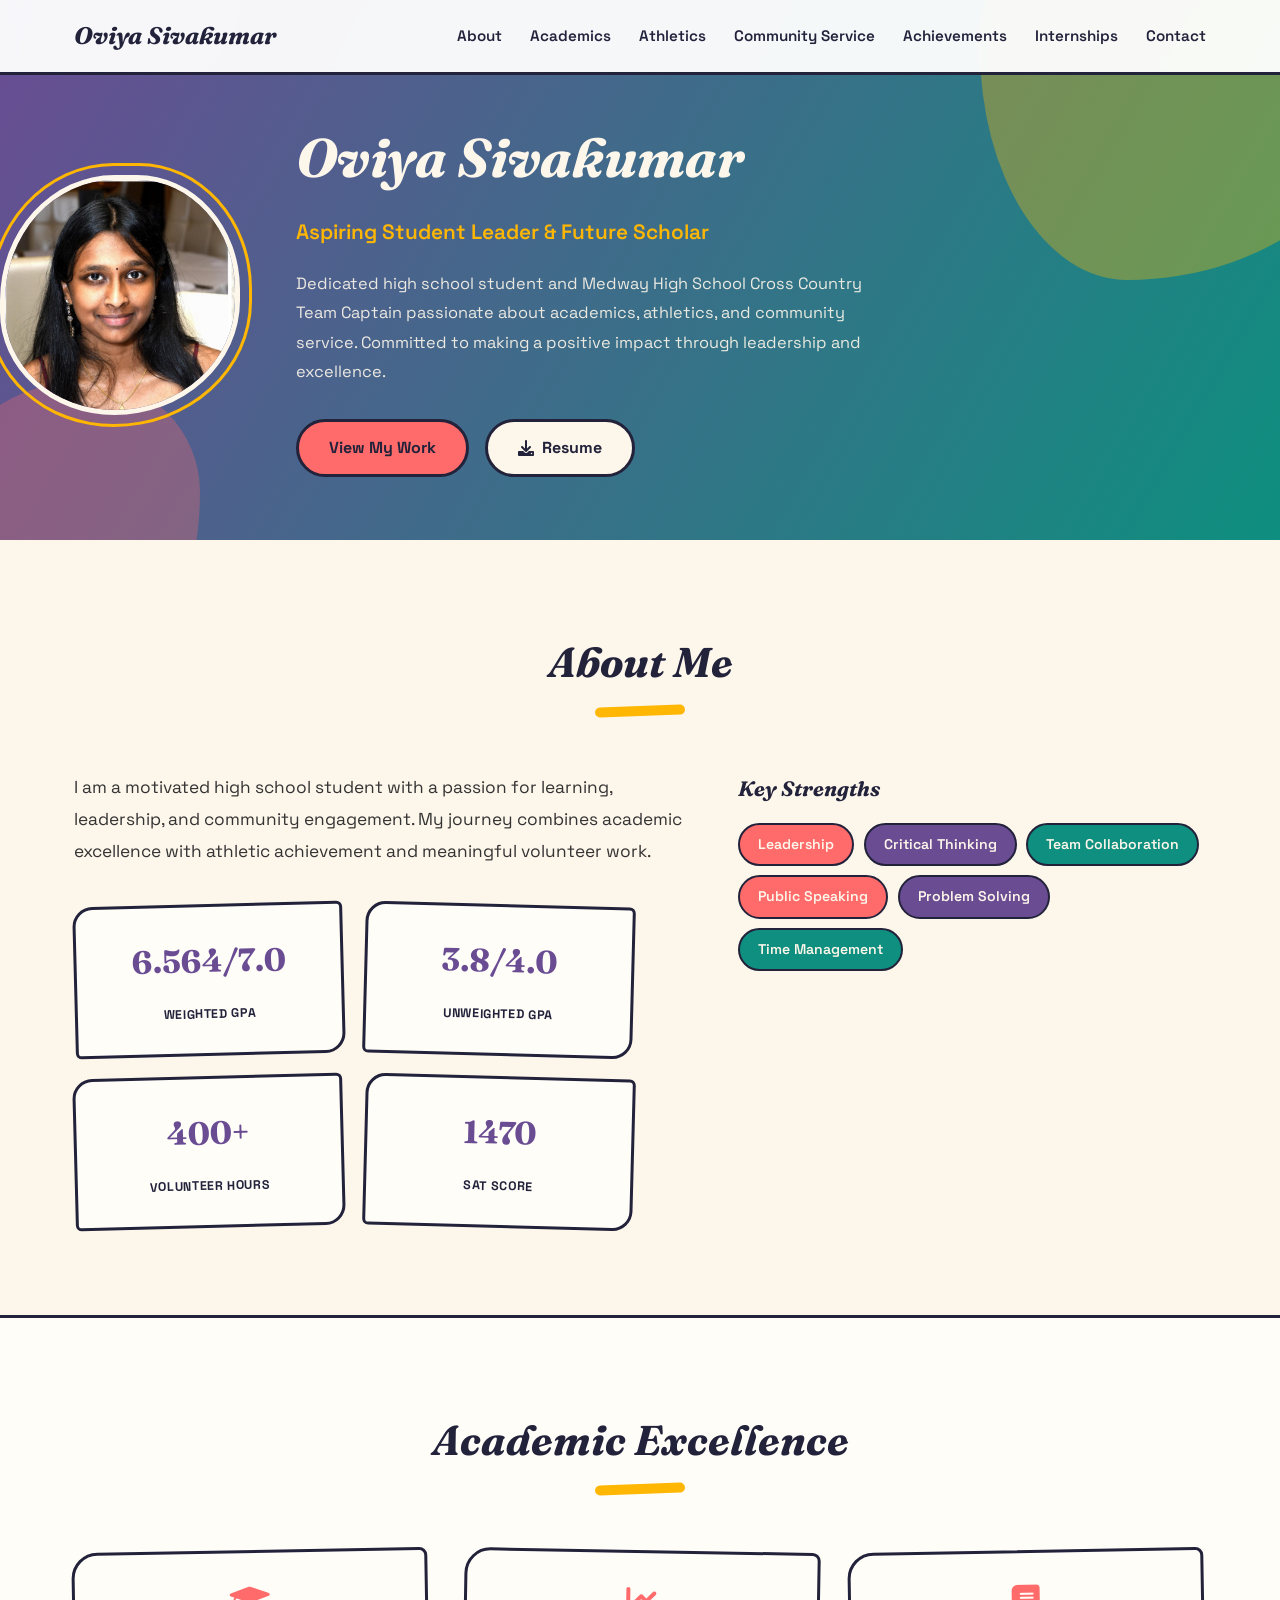
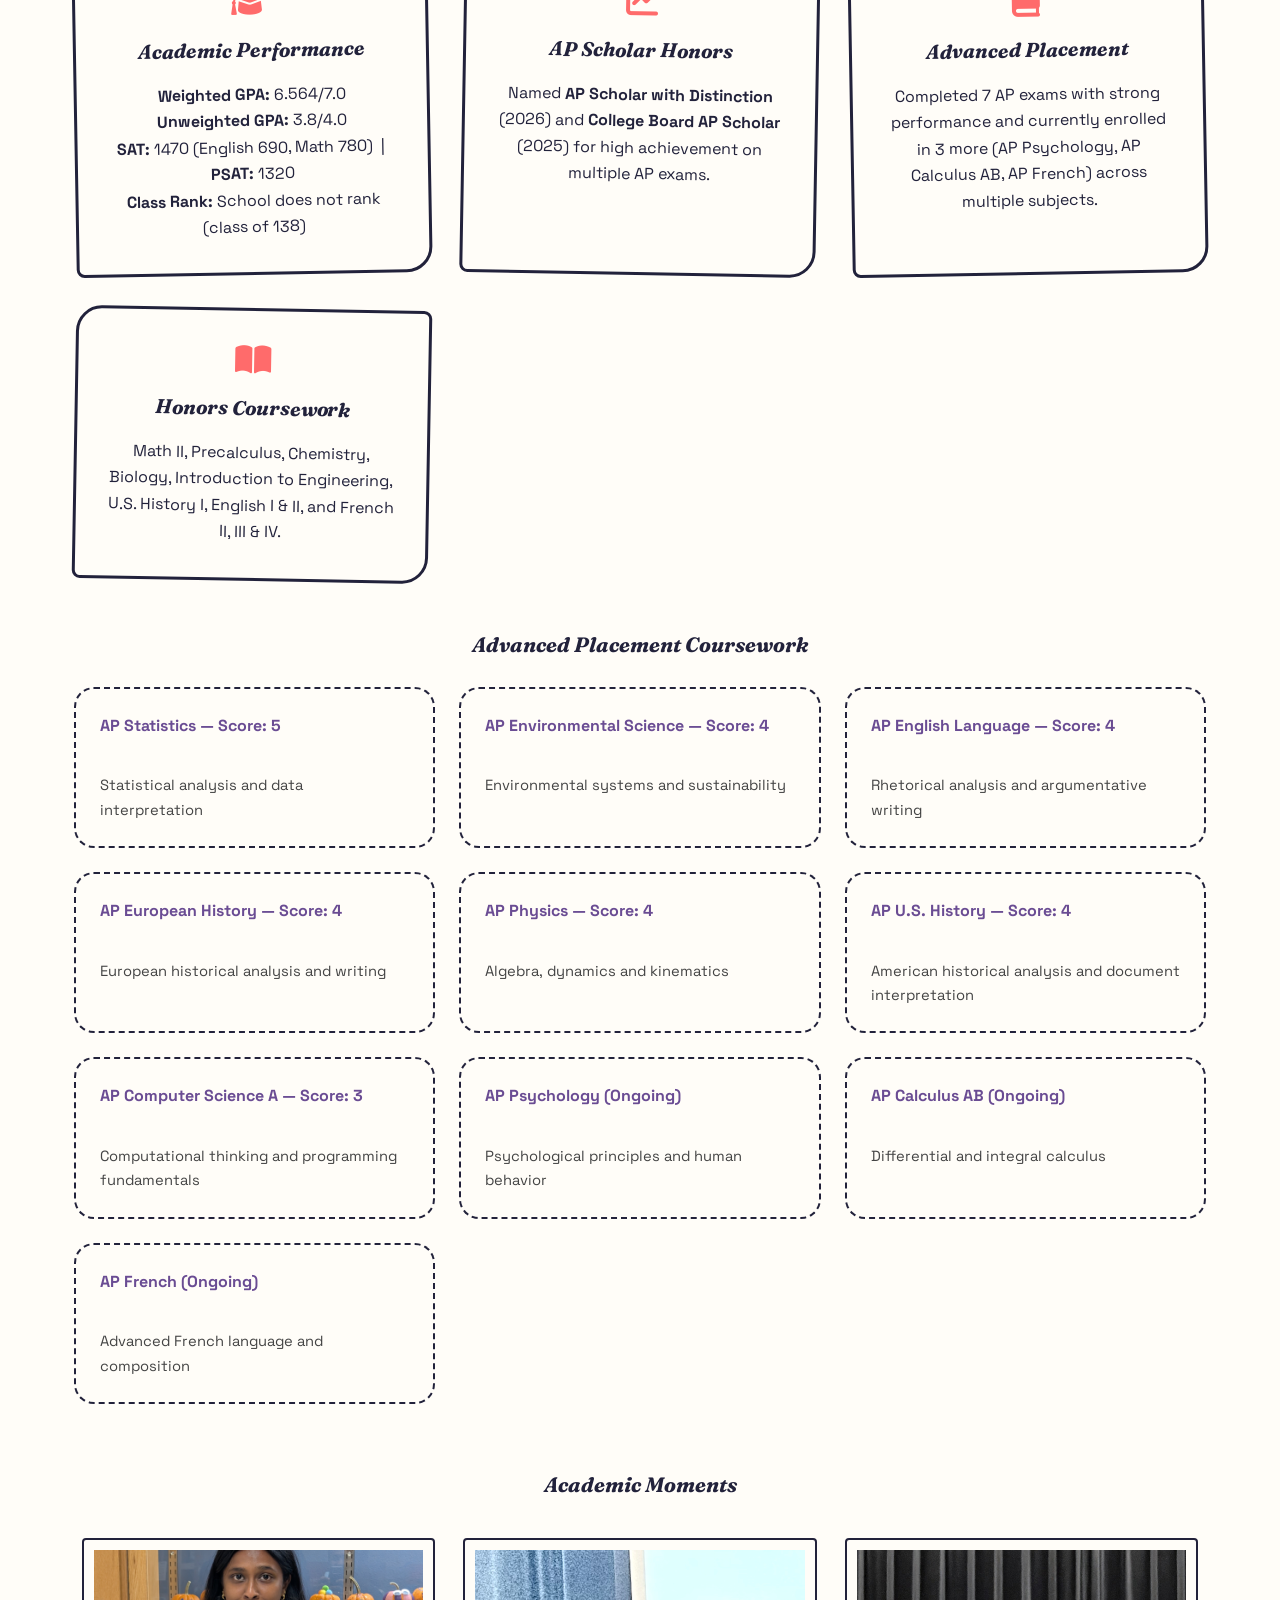
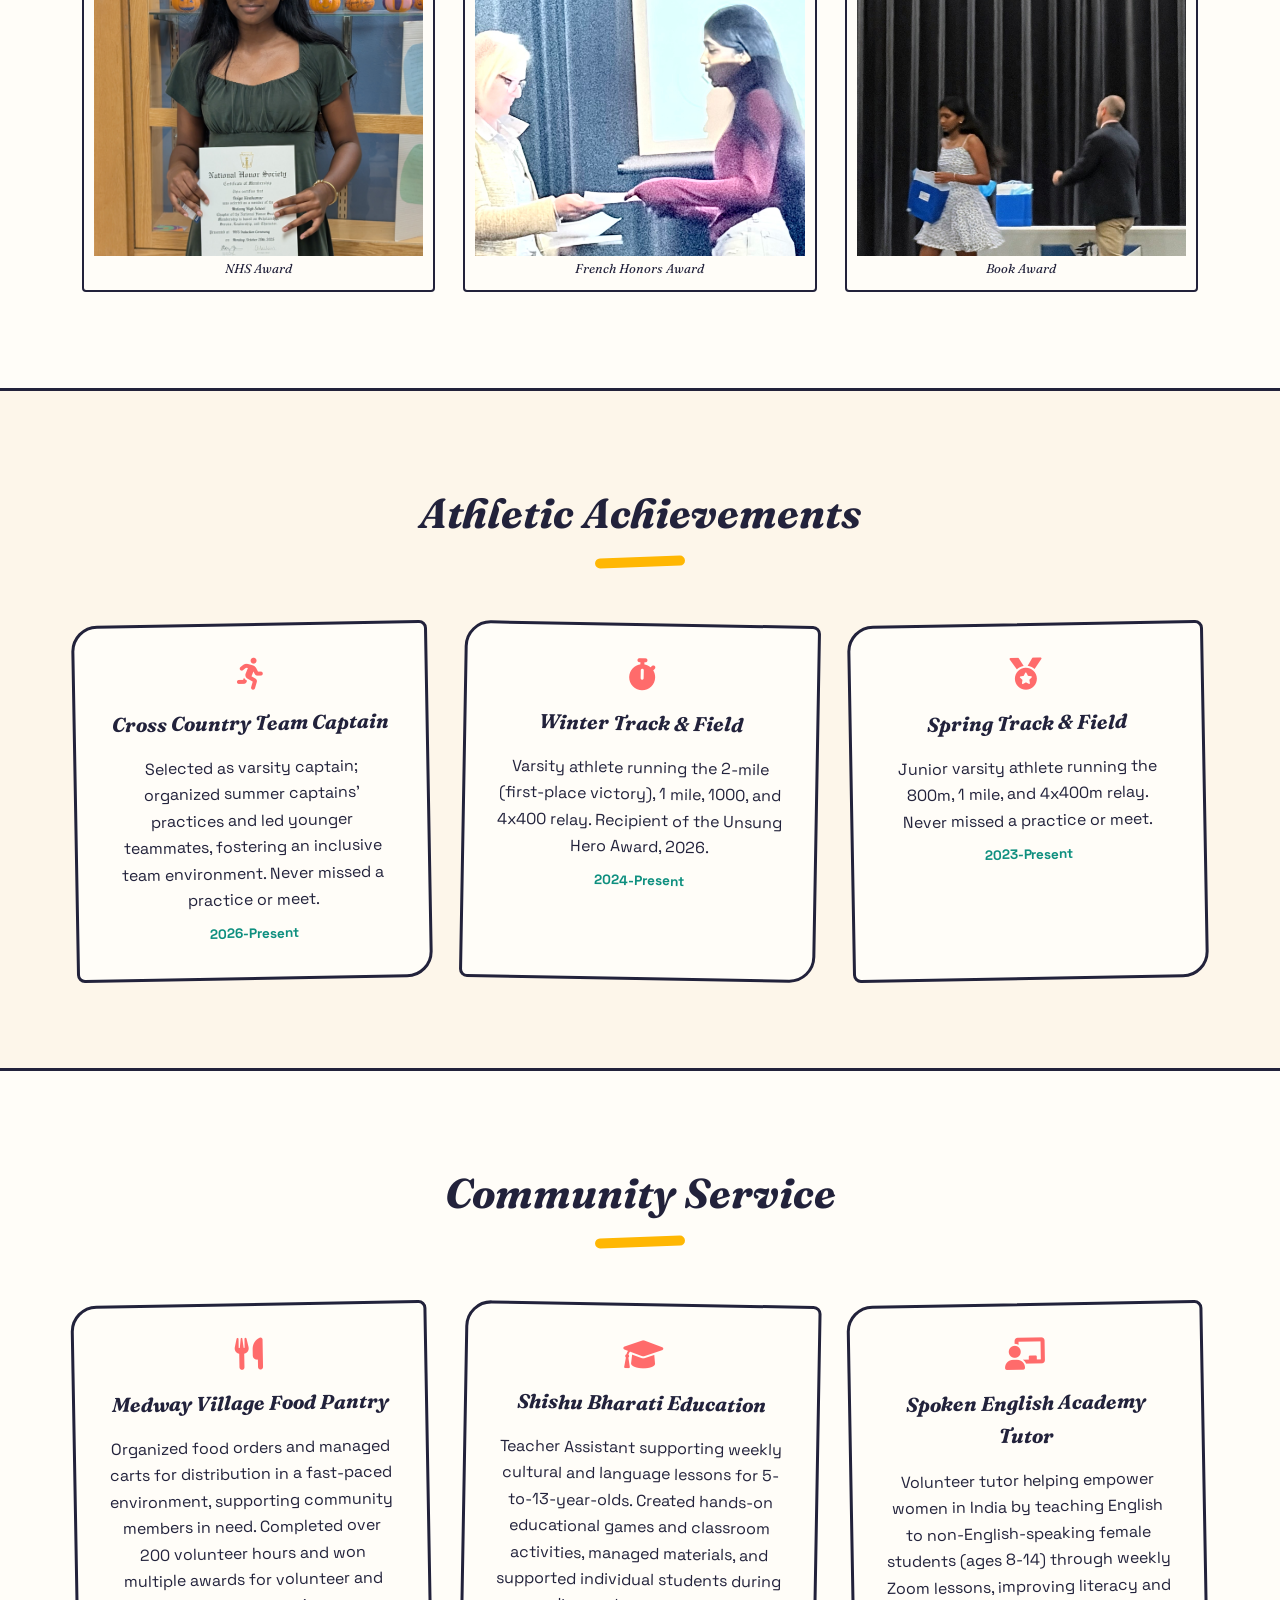
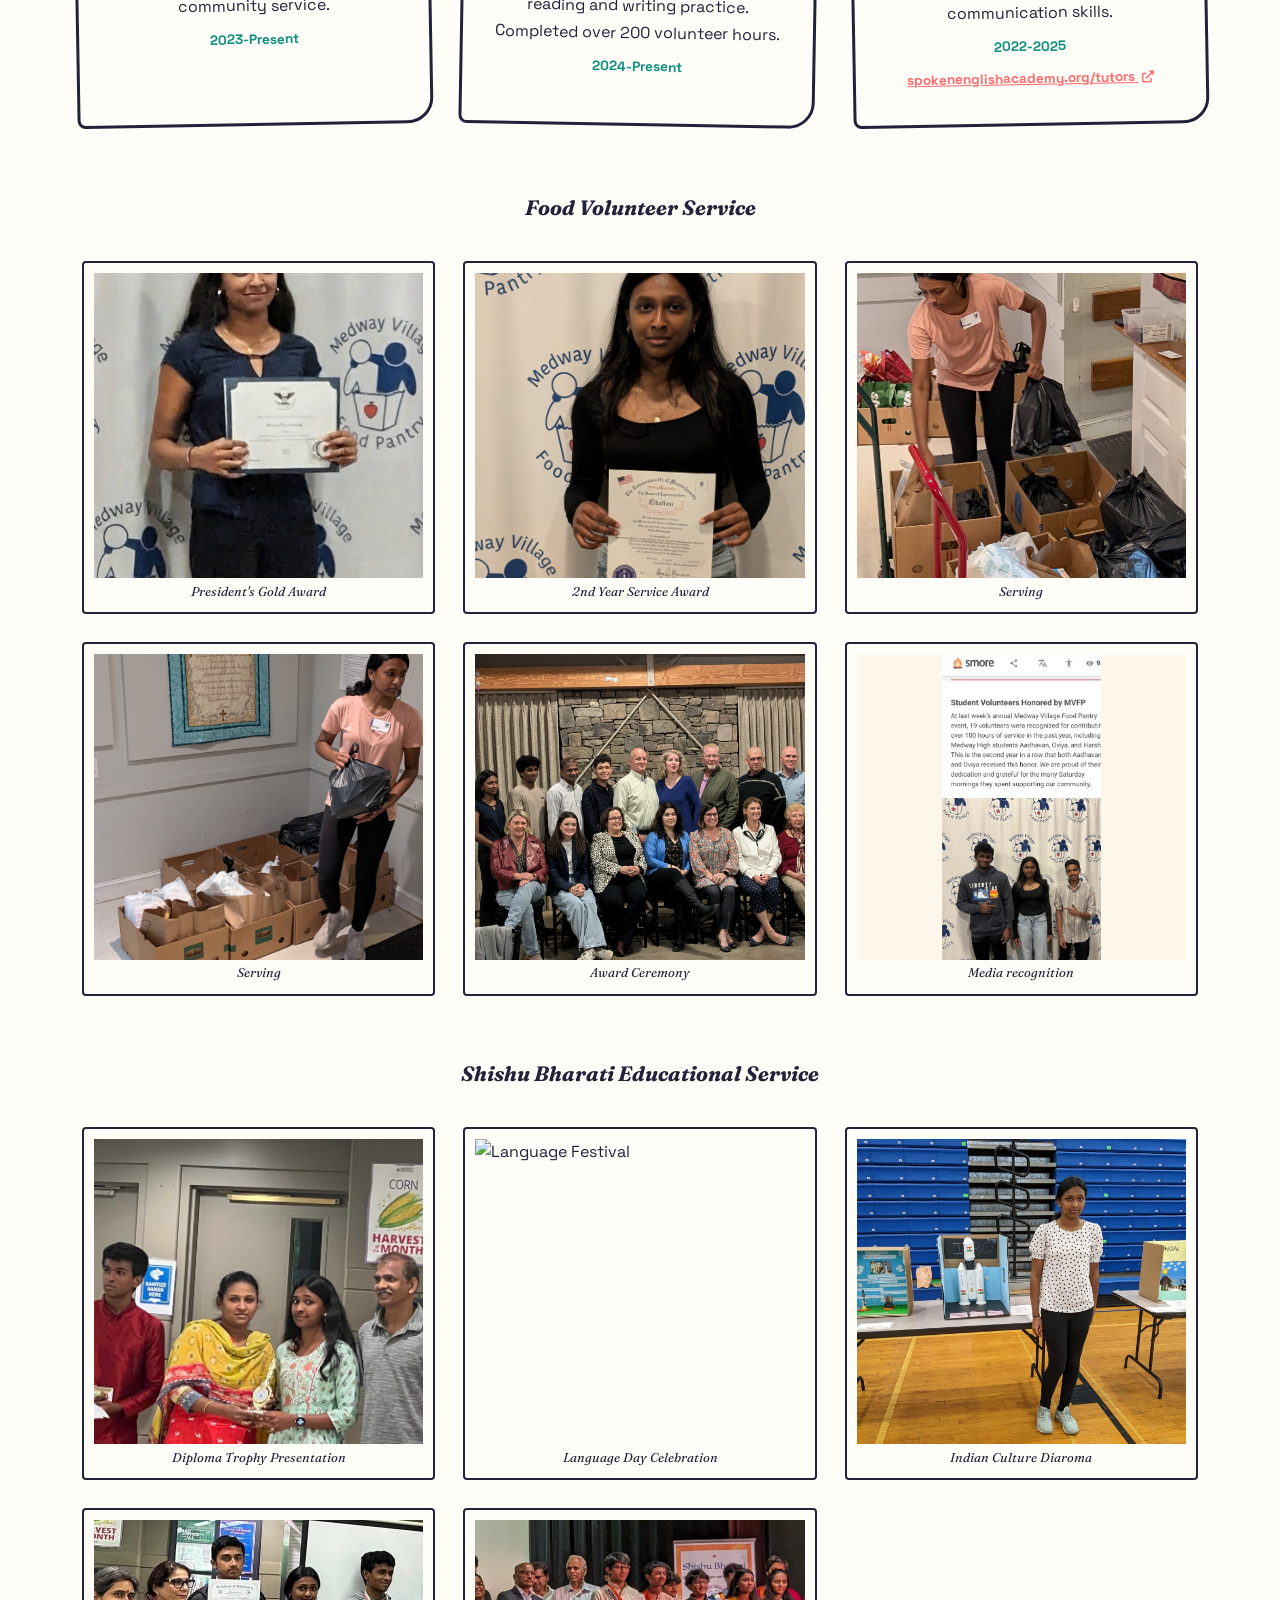
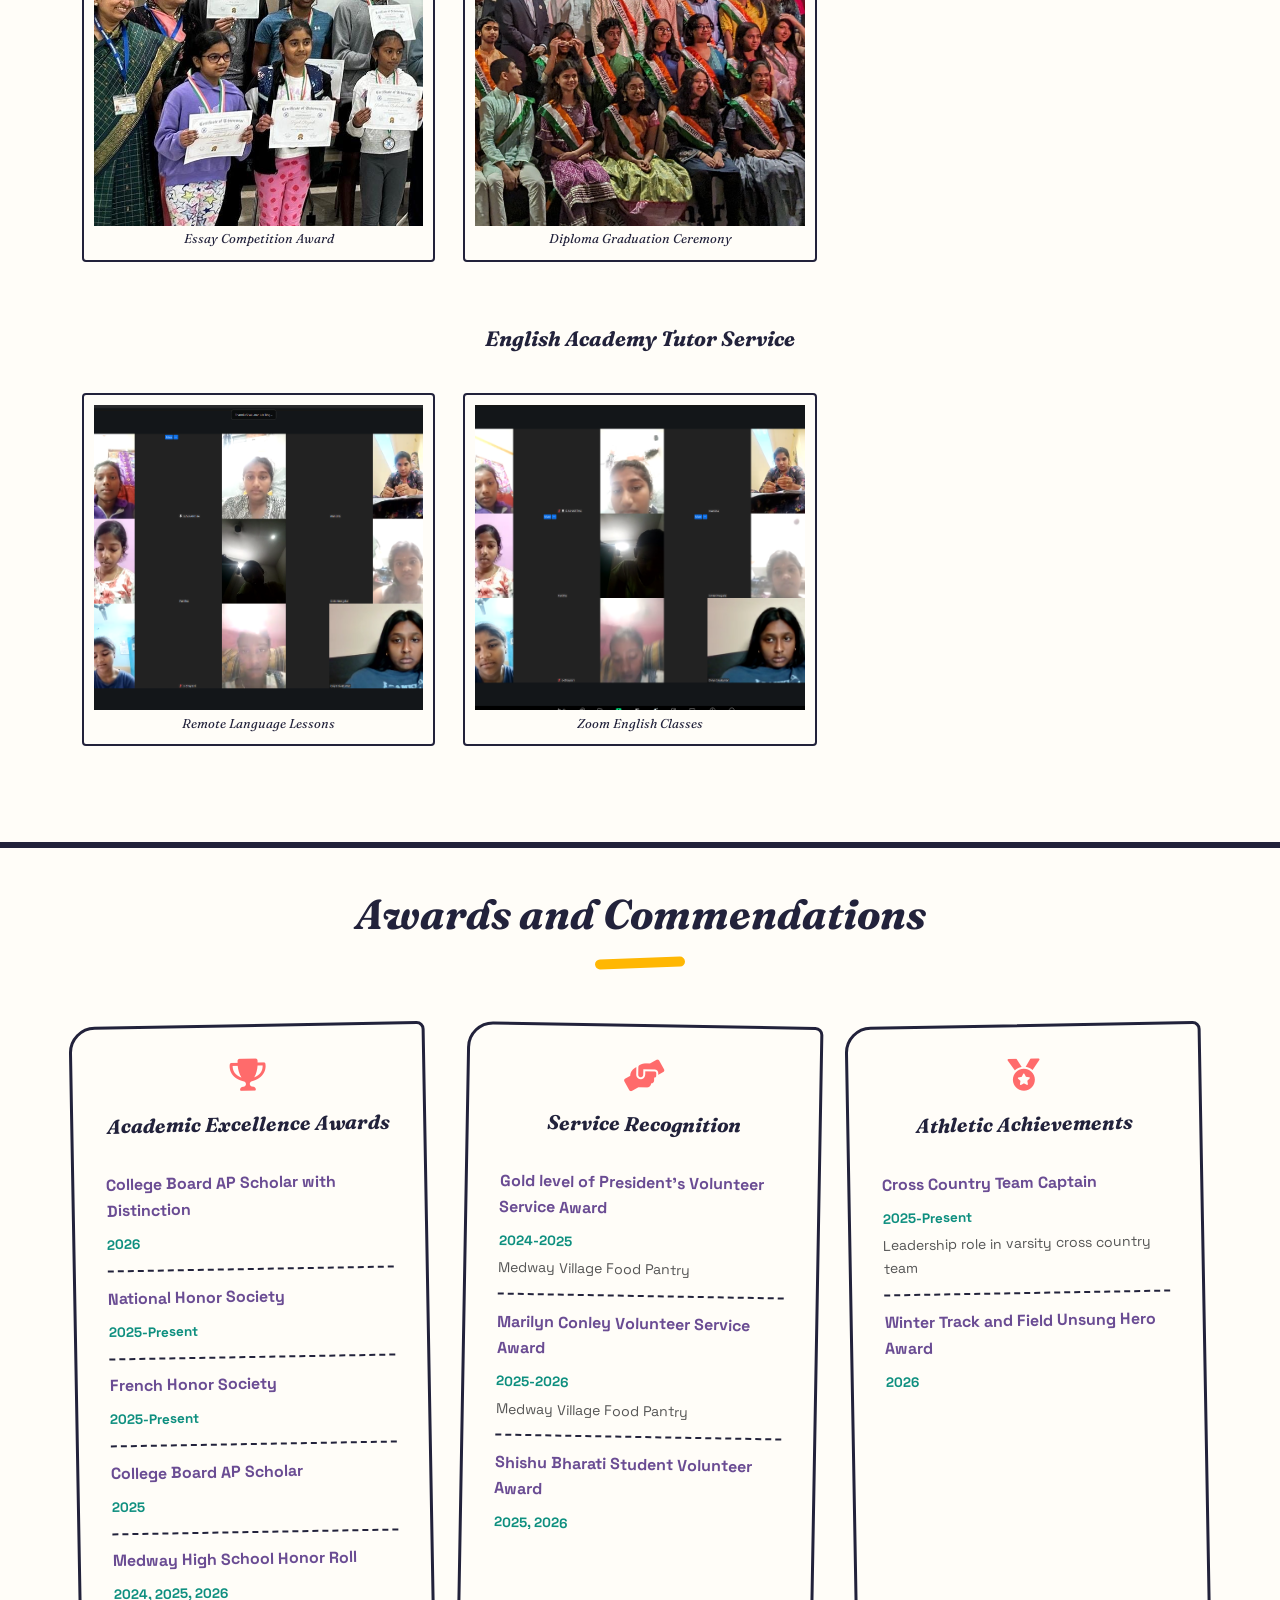
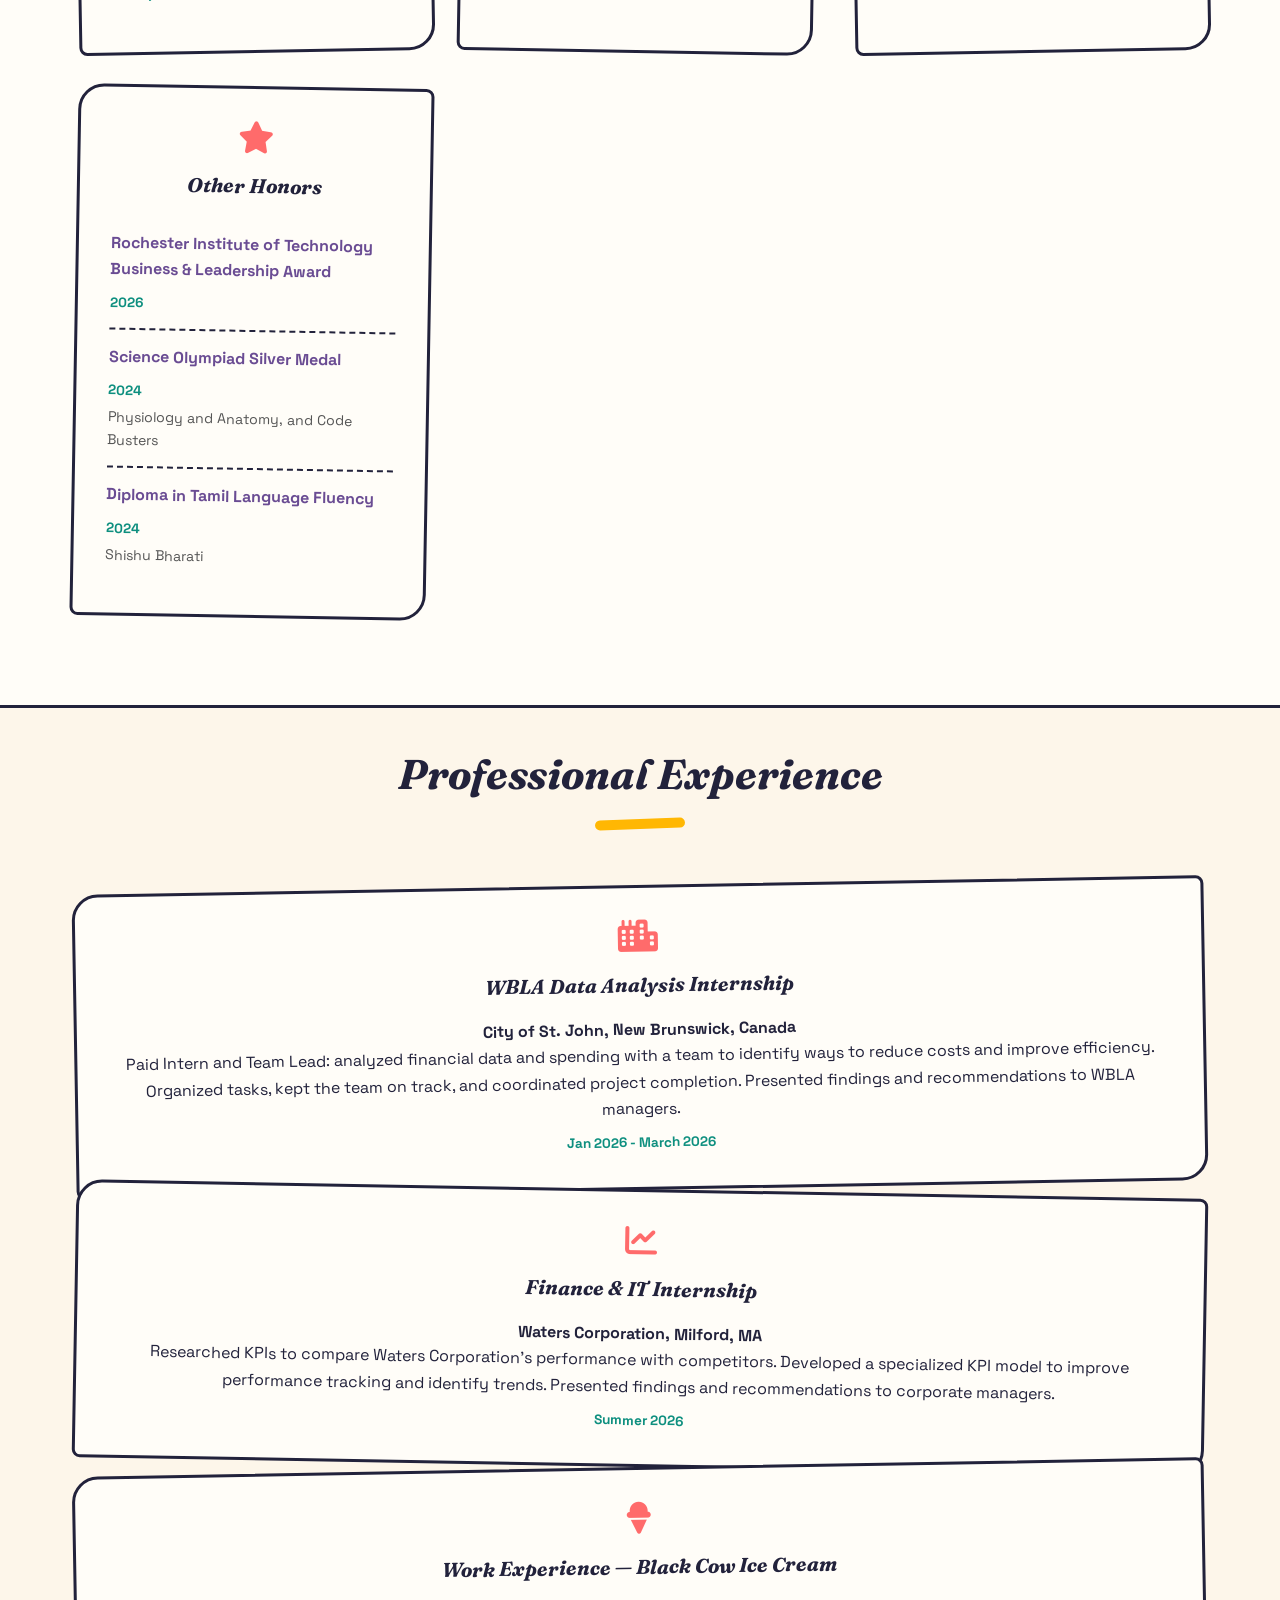
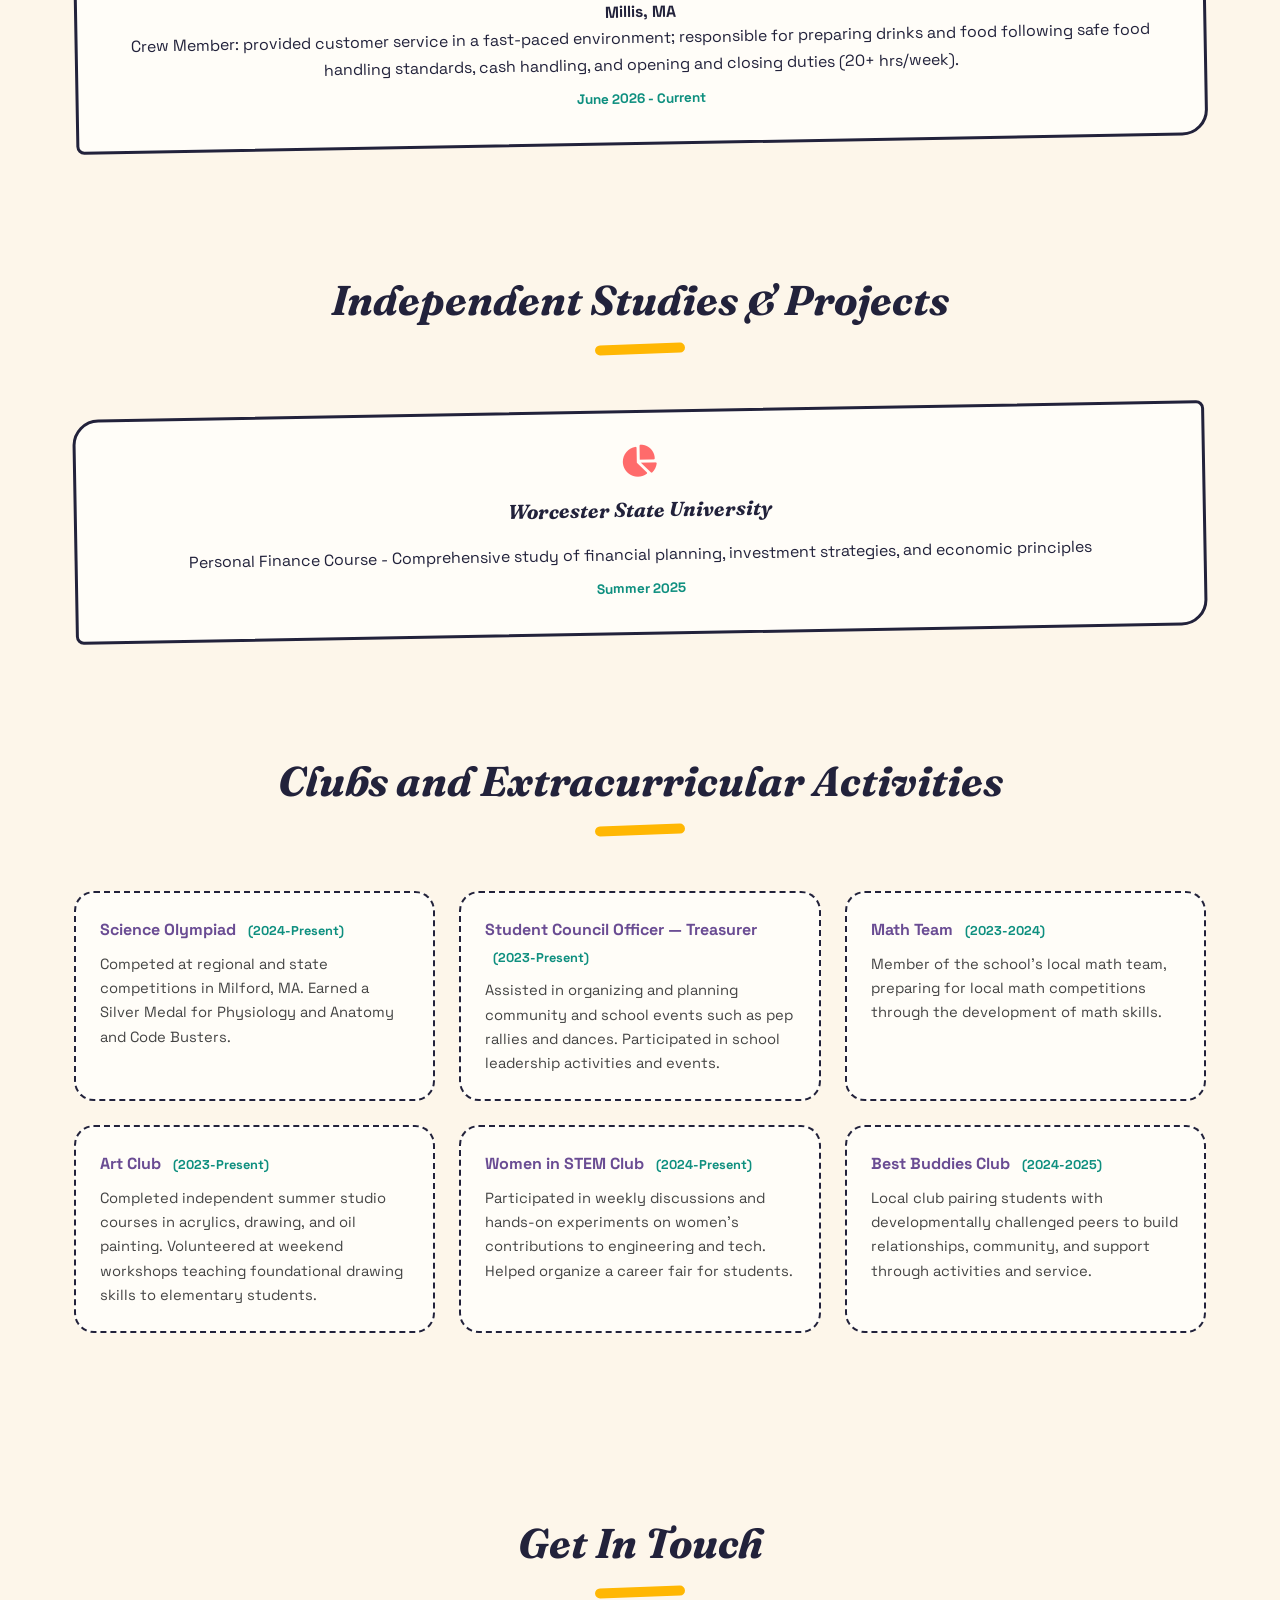
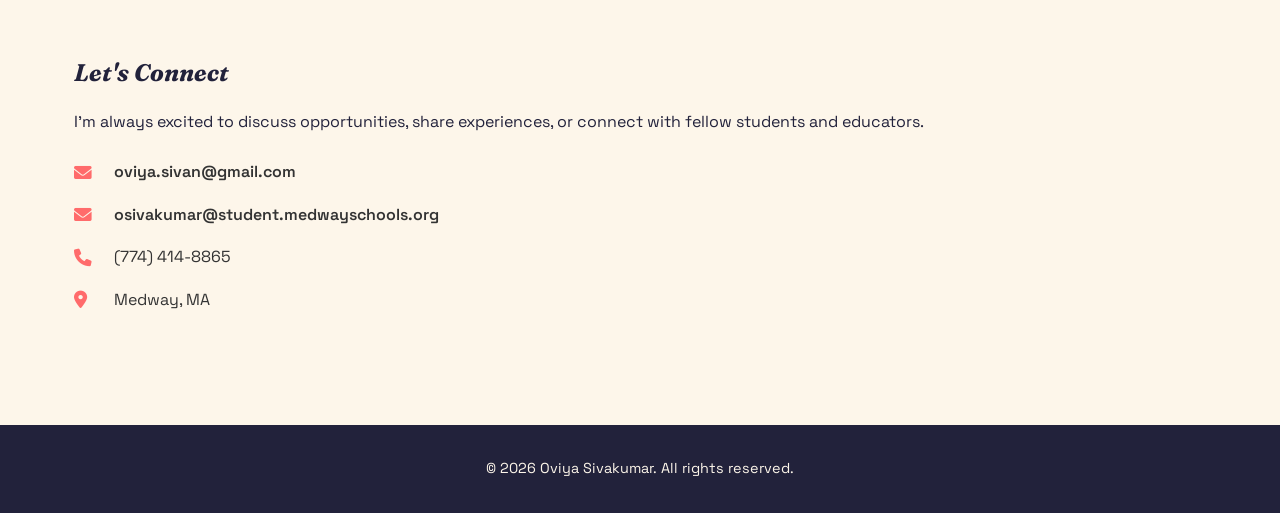
==== commit 1fac2d53: "To include spoken-english website and pictures, also to optimize Back-To-Top navigation." ====
--- a/index.html
+++ b/index.html
@@ -5,7 +5,9 @@
     <meta name="viewport" content="width=device-width, initial-scale=1.0">
     <title>Oviya Sivakumar - College Portfolio</title>
     <link rel="stylesheet" href="styles.css">
-    <link href="https://fonts.googleapis.com/css2?family=Inter:wght@300;400;500;600;700&display=swap" rel="stylesheet">
+    <link rel="preconnect" href="https://fonts.googleapis.com">
+    <link rel="preconnect" href="https://fonts.gstatic.com" crossorigin>
+    <link href="https://fonts.googleapis.com/css2?family=Fraunces:ital,wght@0,400..700;1,400..700&family=Space+Grotesk:wght@400;500;600;700&display=swap" rel="stylesheet">
     <link rel="stylesheet" href="https://cdnjs.cloudflare.com/ajax/libs/font-awesome/6.0.0/css/all.min.css">
 </head>
 <body>
@@ -207,9 +209,6 @@
                         </div>
                     </div>
                 </div>
-                <div class="back-to-top-container">
-                    <a href="#header" class="back-to-top"><i class="fas fa-arrow-up"></i> Back to Top</a>
-                </div>
             </div>
         </section>
 
@@ -239,9 +238,6 @@
                     </div>
                   
                 </div>
-                <div class="back-to-top-container">
-                    <a href="#header" class="back-to-top"><i class="fas fa-arrow-up"></i> Back to Top</a>
-                </div>
             </div>
         </section>
 
@@ -267,6 +263,7 @@
                             <h3>Spoken English Academy Tutor</h3>
                             <p>Volunteer tutor helping empower women in India by teaching English to non-English-speaking female students (ages 8-14) through weekly Zoom lessons, improving literacy and communication skills.</p>
                             <span class="year">2022-2025</span>
+                            <a href="https://www.spokenenglishacademy.org/tutors.html" class="card-link" target="_blank" rel="noopener">spokenenglishacademy.org/tutors <i class="fas fa-external-link-alt"></i></a>
                         </div>
                     </div>
                     <div class="photo-gallery">
@@ -317,9 +314,10 @@
 
 
                         </div>
+                        <!--End of Food volunteer gallery-->
                         <br/><br/>
                         <h3>Shishu Bharati Educational Service</h3>
-                            <div class="gallery-grid" id="shishuBharatiGallery">
+                        <div class="gallery-grid" id="shishuBharatiGallery">
                                 <div class="gallery-item">
                                     <img src="images/volunteering/shishu-bharati-cert-award.jpeg" alt="Trophy Presentation">
                                     <div class="overlay">
@@ -352,14 +350,35 @@
                                     <div class="overlay">
                                         <span>Diploma Graduation Ceremony</span>
                                     </div>
-                                </div>
-
-                        </div>
-                    </div>
-                </div>
-                <div class="back-to-top-container">
-                    <a href="#header" class="back-to-top"><i class="fas fa-arrow-up"></i> Back to Top</a>
-                </div>
+                            </div>                        
+                        </div>
+                        
+                        <!--End of shishubharati gallery-->    
+                        <br/><br/>
+                        <h3>English Academy Tutor Service</h3>
+                        <div class="gallery-grid" id="shishuBharatiGallery">
+                                <div class="gallery-item">
+                                    <img src="images/volunteering/spoken-english-lesson1.png" alt="Trophy Presentation">
+                                    <div class="overlay">
+                                        <span>Remote Language Lessons</span>
+                                    </div>
+                                </div>
+                            
+                                <div class="gallery-item">
+                                    <img src="images/volunteering/spoken-english-lesson2.png" alt="Diploma Graduation Group">
+                                    <div class="overlay">
+                                        <span>Zoom English Classes</span>
+                                    </div>
+                            </div>                        
+                        </div>
+                        
+                        <!--End of english-academy gallery-->    
+                    </div>
+                    
+                </div>
+                
+
+                
             </div>
         </section>
 
@@ -447,9 +466,6 @@
                         </div>
 
                     </div>
-                </div>
-                <div class="back-to-top-container">
-                    <a href="#header" class="back-to-top"><i class="fas fa-arrow-up"></i> Back to Top</a>
                 </div>
             </div>
         </section>
@@ -532,9 +548,6 @@
                             
                         </div>
                     </div>
-                <div class="back-to-top-container">
-                    <a href="#header" class="back-to-top"><i class="fas fa-arrow-up"></i> Back to Top</a>
-                </div>
             </div>  
         </section>
         
@@ -571,6 +584,8 @@
         </section>
     </main>
 
+    <a href="#header" class="back-to-top"><i class="fas fa-arrow-up"></i> Back to Top</a>
+
     <footer class="footer">
         <div class="container">
             <p>&copy; 2026 Oviya Sivakumar. All rights reserved.</p>
--- a/styles.css
+++ b/styles.css
@@ -1,78 +1,112 @@
+/* ============================================================
+   VERSION 3 — "Artistic" theme
+   Palette: cream canvas, coral / teal / mustard / plum accents
+   Typeface: Fraunces (display serif) + Space Grotesk (body)
+   Depth via rotation, color blocking and thick borders —
+   no drop shadows, in line with the flat/no-shadow direction
+   ============================================================ */
+
+:root {
+    --cream: #fdf6ea;
+    --paper: #fffdf8;
+    --ink: #22223b;
+    --coral: #ff6b6b;
+    --teal: #0e8f7f;
+    --mustard: #ffb703;
+    --plum: #6a4c93;
+    --line: #22223b;
+}
+
 * {
     margin: 0;
     padding: 0;
     box-sizing: border-box;
 }
 
-body {
-    font-family: 'Inter', sans-serif;
-    line-height: 1.6;
-    color: #333;
-    overflow-x: hidden;
-}
-
-/* Use default cursor behavior for all elements */
 * {
     cursor: default;
 }
 
+body {
+    font-family: 'Space Grotesk', sans-serif;
+    line-height: 1.65;
+    color: var(--ink);
+    background: var(--cream);
+    overflow-x: hidden;
+}
+
+h1, h2, h3 {
+    font-family: 'Fraunces', serif;
+}
+
+img {
+    max-width: 100%;
+    display: block;
+}
+
 .container {
-    max-width: 1200px;
+    max-width: 1180px;
     margin: 0 auto;
-    padding: 0 20px;
-}
-
+    padding: 0 24px;
+}
+
+/* -------------------- navbar -------------------- */
 .navbar {
     position: fixed;
     top: 0;
     width: 100%;
-    background: rgba(255, 255, 255, 0.95);
-    backdrop-filter: blur(10px);
+    background: rgba(253, 246, 234, 0.92);
+    backdrop-filter: blur(8px);
+    border-bottom: 3px solid var(--ink);
     z-index: 2000;
     padding: 1rem 0;
     transition: all 0.3s ease;
 }
 
 .nav-container {
-    max-width: 1200px;
+    max-width: 1180px;
     margin: 0 auto;
-    padding: 0 20px;
+    padding: 0 24px;
     display: flex;
     justify-content: space-between;
     align-items: center;
 }
 
 .nav-logo h2 {
-    color: #2c3e50;
-    font-weight: 600;
+    color: var(--ink);
+    font-weight: 700;
+    font-style: italic;
+    font-size: 1.5rem;
 }
 
 .nav-menu {
     display: flex;
-    gap: 2rem;
+    gap: 1.75rem;
 }
 
 .nav-link {
     text-decoration: none;
-    color: #333;
-    font-weight: 500;
-    transition: color 0.3s ease;
+    color: var(--ink);
+    font-weight: 600;
+    font-size: 0.95rem;
     position: relative;
-}
-
-.nav-link:hover {
-    color: #3498db;
+    transition: color 0.25s ease;
 }
 
 .nav-link::after {
     content: '';
     position: absolute;
     width: 0;
-    height: 2px;
-    bottom: -5px;
+    height: 3px;
+    bottom: -6px;
     left: 0;
-    background-color: #3498db;
-    transition: width 0.3s ease;
+    background: var(--coral);
+    transition: width 0.25s ease;
+    border-radius: 3px;
+}
+
+.nav-link:hover {
+    color: var(--coral);
 }
 
 .nav-link:hover::after {
@@ -82,36 +116,63 @@
 .hamburger {
     display: none;
     flex-direction: column;
+    gap: 5px;
 }
 
 .bar {
-    width: 25px;
+    width: 26px;
     height: 3px;
-    background-color: #333;
-    margin: 3px 0;
-    transition: 0.3s;
-}
-
+    background-color: var(--ink);
+    border-radius: 3px;
+}
+
+/* -------------------- hero -------------------- */
 .hero {
-    min-height: 50vh;
-    background: linear-gradient(135deg, #667eea 0%, #764ba2 100%);
+    min-height: 60vh;
+    background: linear-gradient(120deg, var(--plum) 0%, var(--teal) 100%);
     display: flex;
     align-items: center;
-    padding-top: 80px;
-    padding-bottom: 40px;
-    color: white;
+    padding-top: 110px;
+    padding-bottom: 60px;
+    color: var(--cream);
     position: relative;
-    z-index: 0;
+    overflow: hidden;
+}
+
+.hero::before {
+    content: '';
+    position: absolute;
+    width: 420px;
+    height: 420px;
+    background: var(--mustard);
+    border-radius: 42% 58% 65% 35% / 45% 45% 55% 55%;
+    top: -140px;
+    right: -120px;
+    opacity: 0.35;
+}
+
+.hero::after {
+    content: '';
+    position: absolute;
+    width: 280px;
+    height: 280px;
+    background: var(--coral);
+    border-radius: 60% 40% 30% 70% / 60% 40% 60% 40%;
+    bottom: -120px;
+    left: -80px;
+    opacity: 0.3;
 }
 
 .hero-content {
     width: 100%;
+    position: relative;
+    z-index: 1;
 }
 
 .profile-section {
     display: grid;
-    grid-template-columns: 1fr 2fr;
-    gap: 3rem;
+    grid-template-columns: 240px 1fr;
+    gap: 3.5rem;
     align-items: center;
 }
 
@@ -119,194 +180,219 @@
     position: relative;
 }
 
+.profile-image::before {
+    content: '';
+    position: absolute;
+    inset: -12px;
+    border: 3px solid var(--mustard);
+    border-radius: 50% 45% 55% 50% / 55% 50% 50% 45%;
+    z-index: -1;
+}
+
 .profile-image img {
-    width: 300px;
-    height: 300px;
-    border-radius: 50%;
+    width: 100%;
+    aspect-ratio: 1;
     object-fit: cover;
-    border: 5px solid rgba(255, 255, 255, 0.2);
+    border: 5px solid var(--cream);
+    border-radius: 50% 45% 55% 50% / 55% 50% 50% 45%;
 }
 
 .profile-text h1 {
-    font-size: 3.5rem;
-    font-weight: 700;
-    margin-bottom: 1rem;
-    background: linear-gradient(45deg, #fff, #f0f8ff);
-    -webkit-background-clip: text;
-    -webkit-text-fill-color: transparent;
-    background-clip: text;
+    font-size: 3.4rem;
+    font-weight: 700;
+    font-style: italic;
+    margin-bottom: 0.75rem;
+    color: var(--cream);
 }
 
 .tagline {
-    font-size: 1.5rem;
-    margin-bottom: 1.5rem;
-    color: rgba(255, 255, 255, 0.9);
-    font-weight: 500;
+    font-size: 1.3rem;
+    margin-bottom: 1.25rem;
+    color: var(--mustard);
+    font-weight: 600;
 }
 
 .bio {
-    font-size: 1.1rem;
+    font-size: 1.02rem;
     margin-bottom: 2rem;
     line-height: 1.8;
-    color: rgba(255, 255, 255, 0.8);
+    color: rgba(253, 246, 234, 0.9);
+    max-width: 58ch;
 }
 
 .cta-buttons {
     display: flex;
     gap: 1rem;
+    flex-wrap: wrap;
 }
 
 .btn {
-    padding: 12px 30px;
-    border: none;
+    padding: 13px 30px;
+    border: 3px solid var(--ink);
     border-radius: 50px;
     text-decoration: none;
-    font-weight: 600;
-    transition: all 0.3s ease;
+    font-weight: 700;
+    transition: all 0.25s ease;
     display: inline-flex;
     align-items: center;
     gap: 0.5rem;
 }
 
 .btn-primary {
-    background: #3498db;
-    color: white;
+    background: var(--coral);
+    color: var(--ink);
 }
 
 .btn-primary:hover {
-    background: #2980b9;
-    transform: translateY(-2px);
+    background: var(--mustard);
+    transform: translate(-2px, -2px);
 }
 
 .btn-secondary {
-    background: transparent;
-    color: white;
-    border: 2px solid white;
+    background: var(--cream);
+    color: var(--ink);
 }
 
 .btn-secondary:hover {
-    background: white;
-    color: #667eea;
-    transform: translateY(-2px);
-}
-
+    background: var(--teal);
+    color: var(--cream);
+    transform: translate(-2px, -2px);
+}
+
+/* -------------------- sections -------------------- */
 .section {
-    padding: 5rem 0;
+    padding: 5.5rem 0;
     scroll-margin-top: 6rem;
     position: relative;
-    z-index: 1;
 }
 
 #awards.section,
 #internships.section,
 #projects.section {
-    padding-top: 0.25rem;
+    padding-top: 2rem;
 }
 
 #skills.section {
-    padding-top: 0.1rem;
+    padding-top: 1.5rem;
 }
 
 .bg-light {
-    background-color: #f8f9fa;
+    background-color: var(--paper);
+    border-top: 3px solid var(--ink);
+    border-bottom: 3px solid var(--ink);
 }
 
 .section-title {
     text-align: center;
-    font-size: 2.5rem;
-    font-weight: 600;
-    margin-bottom: 3rem;
-    color: #2c3e50;
+    font-size: 2.6rem;
+    font-weight: 700;
+    font-style: italic;
+    margin-bottom: 3.5rem;
+    color: var(--ink);
     position: relative;
+    display: block;
 }
 
 .section-title::after {
     content: '';
-    position: absolute;
-    width: 80px;
-    height: 4px;
-    background: linear-gradient(45deg, #3498db, #9b59b6);
-    bottom: -10px;
-    left: 50%;
-    transform: translateX(-50%);
-    border-radius: 2px;
-}
-
+    display: block;
+    width: 90px;
+    height: 10px;
+    background: var(--mustard);
+    margin: 0.6rem auto 0;
+    border-radius: 20px;
+    transform: rotate(-2deg);
+}
+
+/* -------------------- about -------------------- */
 .about-grid {
     display: grid;
-    grid-template-columns: 2fr 1fr;
-    gap: 3rem;
+    grid-template-columns: 1.3fr 1fr;
+    gap: 3.5rem;
     align-items: start;
 }
 
 .about-text {
-    font-size: 1.1rem;
-    line-height: 1.8;
-    color: #555;
+    font-size: 1.08rem;
+    line-height: 1.85;
+    color: #333;
 }
 
 .stats {
     display: grid;
     grid-template-columns: repeat(2, 1fr);
-    gap: 1.5rem;
-    margin-top: 2rem;
-    max-width: 600px;
-    margin-left: auto;
-    margin-right: auto;
+    gap: 1.25rem;
+    margin-top: 2.25rem;
+    max-width: 560px;
 }
 
 .stat {
-    background: white;
+    background: var(--paper);
     padding: 1.5rem;
-    border-radius: 12px;
+    border-radius: 20px 6px 20px 6px;
     text-align: center;
-    transition: transform 0.3s ease;
-    border-left: 4px solid #3498db;
+    border: 3px solid var(--ink);
+    transition: transform 0.25s ease, background 0.25s ease;
+}
+
+.stat:nth-child(odd) {
+    transform: rotate(-1.5deg);
+}
+
+.stat:nth-child(even) {
+    transform: rotate(1.5deg);
 }
 
 .stat:hover {
-    transform: translateY(-3px);
+    transform: rotate(0deg) translateY(-4px);
+    background: var(--mustard);
 }
 
 .stat-number {
     display: block;
     font-size: 2rem;
     font-weight: 700;
-    color: #3498db;
-    margin-bottom: 0.5rem;
-    font-family: Arial, sans-serif !important;
-    font-variant-numeric: normal !important;
-    font-feature-settings: "tnum" 0, "lnum" 0, "pnum" 1 !important;
+    color: var(--plum);
+    margin-bottom: 0.4rem;
+    font-family: 'Fraunces', serif;
 }
 
 .stat-label {
-    font-size: 0.85rem;
-    color: #666;
+    font-size: 0.78rem;
+    color: var(--ink);
     text-transform: uppercase;
-    letter-spacing: 1px;
-    font-weight: 500;
+    letter-spacing: 0.05em;
+    font-weight: 700;
 }
 
 .skills h3 {
     margin-bottom: 1rem;
-    color: #2c3e50;
+    color: var(--ink);
+    font-style: italic;
+    font-size: 1.3rem;
 }
 
 .skill-tags {
     display: flex;
     flex-wrap: wrap;
-    gap: 0.5rem;
+    gap: 0.6rem;
 }
 
 .tag {
-    background: linear-gradient(45deg, #3498db, #9b59b6);
-    color: white;
-    padding: 8px 16px;
-    border-radius: 25px;
-    font-size: 0.9rem;
-    font-weight: 500;
-}
-
+    background: var(--teal);
+    color: var(--cream);
+    padding: 8px 18px;
+    border-radius: 50px;
+    font-size: 0.88rem;
+    font-weight: 600;
+    border: 2px solid var(--ink);
+}
+
+.tag:nth-child(3n+1) { background: var(--coral); }
+.tag:nth-child(3n+2) { background: var(--plum); }
+.tag:nth-child(3n+3) { background: var(--teal); }
+
+/* -------------------- cards -------------------- */
 .academics-content,
 .athletics-content,
 .volunteering-content {
@@ -318,71 +404,179 @@
 .sports-highlights,
 .service-highlights {
     display: grid;
-    grid-template-columns: repeat(auto-fit, minmax(300px, 1fr));
+    grid-template-columns: repeat(auto-fit, minmax(280px, 1fr));
     gap: 2rem;
 }
 
 .achievement-card,
 .sport-card,
-.service-card {
-    background: white;
+.service-card,
+.internship-card,
+.project-card,
+.award-card {
+    background: var(--paper);
     padding: 2rem;
-    border-radius: 15px;
+    border: 3px solid var(--ink);
+    border-radius: 26px 8px 26px 8px;
     text-align: center;
-    transition: transform 0.3s ease;
+    transition: transform 0.25s ease;
+}
+
+.achievements .achievement-card:nth-child(odd),
+.sports-highlights .sport-card:nth-child(odd),
+.service-highlights .service-card:nth-child(odd),
+.internship-highlights .internship-card:nth-child(odd),
+.projects-grid .project-card:nth-child(odd),
+.awards-grid .award-card:nth-child(odd) {
+    transform: rotate(-1deg);
+}
+
+.achievements .achievement-card:nth-child(even),
+.sports-highlights .sport-card:nth-child(even),
+.service-highlights .service-card:nth-child(even),
+.internship-highlights .internship-card:nth-child(even),
+.projects-grid .project-card:nth-child(even),
+.awards-grid .award-card:nth-child(even) {
+    transform: rotate(1deg);
 }
 
 .achievement-card:hover,
 .sport-card:hover,
-.service-card:hover {
-    transform: translateY(-5px);
+.service-card:hover,
+.internship-card:hover,
+.project-card:hover {
+    transform: rotate(0deg) translateY(-6px);
+    background: #fff9ec;
 }
 
 .achievement-card i,
 .sport-card i,
-.service-card i {
-    font-size: 3rem;
-    color: #3498db;
+.service-card i,
+.internship-card i,
+.project-card i,
+.award-card i {
+    font-size: 2rem;
+    color: var(--coral);
     margin-bottom: 1rem;
 }
 
 .achievement-card h3,
 .sport-card h3,
-.service-card h3 {
+.service-card h3,
+.internship-card h3,
+.project-card h3,
+.award-card h3 {
     margin-bottom: 1rem;
-    color: #2c3e50;
-}
-
+    color: var(--ink);
+    font-style: italic;
+    font-size: 1.25rem;
+}
+
+.year {
+    display: block;
+    font-size: 0.85rem;
+    color: var(--teal);
+    font-weight: 700;
+    margin-top: 0.6rem;
+}
+
+/* -------------------- coursework -------------------- */
+.coursework-section h3 {
+    color: var(--ink);
+    margin-bottom: 1.25rem;
+    font-style: italic;
+    font-size: 1.3rem;
+    text-align: center;
+}
+
+.coursework-grid,
+.clubs-grid {
+    display: grid;
+    grid-template-columns: repeat(auto-fit, minmax(300px, 1fr));
+    gap: 1.5rem;
+    margin-top: 1.5rem;
+}
+
+.course-item,
+.club-item {
+    background: var(--paper);
+    padding: 1.5rem;
+    border-radius: 20px;
+    border: 2px dashed var(--ink);
+    transition: transform 0.2s ease;
+}
+
+.course-item:hover,
+.club-item:hover {
+    transform: translateY(-4px);
+    border-style: solid;
+}
+
+.course-item strong,
+.club-item strong {
+    color: var(--plum);
+}
+
+.course-item .year,
+.club-item .year {
+    display: inline;
+    margin-left: 0.5rem;
+    font-size: 0.8rem;
+}
+
+.course-item p,
+.club-item p {
+    margin-top: 0.5rem;
+    color: #444;
+    font-size: 0.92rem;
+}
+
+.club-note {
+    font-size: 0.85rem;
+    color: #555;
+    margin-top: 0.5rem;
+}
+
+.ap-score {
+    display: block;
+    color: var(--coral);
+    font-weight: 700;
+    font-size: 0.9rem;
+    margin-top: 0.5rem;
+}
+
+/* -------------------- photo gallery (polaroid style) -------------------- */
 .photo-gallery {
-    margin-top: 2rem;
+    margin-top: 1rem;
 }
 
 .photo-gallery h3 {
-    margin-bottom: 1.5rem;
-    color: #2c3e50;
+    margin-bottom: 1.75rem;
+    color: var(--ink);
     text-align: center;
-}
-
-/* Media recognition links */
+    font-style: italic;
+    font-size: 1.3rem;
+}
+
 .media-link {
-    color: #3498db;
+    color: var(--plum);
     text-decoration: none;
-    font-weight: 500;
+    font-weight: 700;
     font-size: 0.9rem;
-    transition: color 0.3s ease;
     display: inline-block;
     margin-top: 0.5rem;
+    border-bottom: 2px solid var(--mustard);
 }
 
 .media-link:hover {
-    color: #2980b9;
-    text-decoration: underline;
+    color: var(--coral);
 }
 
 .gallery-grid {
     display: grid;
     grid-template-columns: repeat(auto-fit, minmax(250px, 1fr));
-    gap: 1rem;
+    gap: 1.75rem;
+    padding: 0.5rem;
 }
 
 #foodVolunteerGallery,
@@ -392,14 +586,21 @@
 
 .gallery-item {
     position: relative;
-    border-radius: 15px;
-    overflow: hidden;
+    background: var(--paper);
+    border: 2px solid var(--ink);
+    border-radius: 4px;
+    padding: 10px 10px 34px;
     aspect-ratio: 1;
     transition: transform 0.3s ease;
 }
 
+.gallery-item:nth-child(3n+1) { transform: rotate(-2deg); }
+.gallery-item:nth-child(3n+2) { transform: rotate(1.5deg); }
+.gallery-item:nth-child(3n+3) { transform: rotate(-1deg); }
+
 .gallery-item:hover {
-    transform: scale(1.05);
+    transform: rotate(0deg) scale(1.04);
+    z-index: 5;
 }
 
 .gallery-item img {
@@ -408,51 +609,75 @@
     object-fit: cover;
 }
 
-/* Specific positioning for food-volunteer1 image to show head/top portion */
 img[src*="food-volunteer1.jpeg"] {
     object-position: center top;
 }
 
-/* food-volunteer-media-recognition.png is a tall screenshot; show it in full in the gallery */
 img[src*="food-volunteer-media-recognition.png"] {
-    object-fit: contain !important;
-    object-position: center center !important;
-    background: #f8f9fa;
+    object-fit: contain;
+    background: var(--cream);
 }
 
 .overlay {
     position: absolute;
-    bottom: 0;
-    left: 0;
-    right: 0;
-    background: linear-gradient(transparent, rgba(0, 0, 0, 0.8));
-    color: white;
-    padding: 1rem;
-    transform: translateY(100%);
-    transition: transform 0.3s ease;
-}
-
-.gallery-item:hover .overlay {
-    transform: translateY(0);
-}
-
+    bottom: 8px;
+    left: 10px;
+    right: 10px;
+    background: transparent;
+    color: var(--ink);
+    padding: 0;
+    text-align: center;
+}
+
+.overlay span {
+    font-family: 'Fraunces', serif;
+    font-style: italic;
+    font-size: 0.8rem;
+}
+
+/* -------------------- awards -------------------- */
+.awards-grid {
+    display: grid;
+    grid-template-columns: repeat(auto-fit, minmax(320px, 1fr));
+    gap: 2rem;
+}
+
+.award-item {
+    padding: 0.85rem 0;
+    border-bottom: 2px dashed var(--ink);
+    text-align: left;
+}
+
+.award-item:last-child {
+    border-bottom: none;
+}
+
+.award-item strong {
+    color: var(--plum);
+}
+
+.award-item p {
+    font-size: 0.88rem;
+    color: #555;
+    margin-top: 0.25rem;
+}
+
+/* -------------------- contact -------------------- */
 .contact-content {
     display: grid;
     grid-template-columns: 1fr;
-    gap: 3rem;
-}
-
-.contact-info {
-    text-align: left;
+    gap: 2rem;
 }
 
 .contact-info h3 {
     margin-bottom: 1rem;
-    color: #2c3e50;
+    color: var(--ink);
+    font-style: italic;
+    font-size: 1.5rem;
 }
 
 .contact-methods {
-    margin: 2rem 0;
+    margin: 1.5rem 0;
 }
 
 .contact-item {
@@ -460,221 +685,77 @@
     align-items: center;
     gap: 1rem;
     margin-bottom: 1rem;
-    color: #555;
+    color: #333;
+    max-width: 480px;
 }
 
 .contact-item i {
-    color: #3498db;
-    width: 20px;
+    color: var(--coral);
+    width: 24px;
+    font-size: 1.1rem;
 }
 
 .contact-item a {
-    color: #555;
+    color: #333;
     text-decoration: none;
+    font-weight: 600;
 }
 
 .contact-item a:hover {
-    color: #3498db;
+    color: var(--teal);
     text-decoration: underline;
 }
 
-.social-links {
-    display: flex;
-    gap: 1rem;
-    margin-top: 2rem;
-}
-
-.social-link {
-    width: 50px;
-    height: 50px;
-    border-radius: 50%;
-    background: linear-gradient(45deg, #3498db, #9b59b6);
-    display: flex;
+/* -------------------- footer / back to top -------------------- */
+.back-to-top {
+    position: fixed;
+    right: 1.5rem;
+    bottom: 1.5rem;
+    z-index: 999;
+    opacity: 0;
+    visibility: hidden;
+    display: inline-flex;
     align-items: center;
-    justify-content: center;
-    color: white;
+    gap: 0.5rem;
+    padding: 11px 24px;
+    background: var(--mustard);
+    color: var(--ink);
     text-decoration: none;
-    transition: transform 0.3s ease;
-}
-
-.social-link:hover {
-    transform: scale(1.1);
-}
-
-.contact-form {
-    background: white;
-    padding: 2rem;
-    border-radius: 15px;
-}
-
-.form-group {
-    margin-bottom: 1.5rem;
-}
-
-.form-group input,
-.form-group textarea {
-    width: 100%;
-    padding: 1rem;
-    border: 2px solid #e0e0e0;
-    border-radius: 10px;
-    font-family: inherit;
-    transition: border-color 0.3s ease;
-}
-
-.form-group input:focus,
-.form-group textarea:focus {
-    outline: none;
-    border-color: #3498db;
+    border: 3px solid var(--ink);
+    border-radius: 50px;
+    font-weight: 700;
+    font-size: 0.9rem;
+    transition: all 0.25s ease;
+}
+
+.back-to-top.visible {
+    opacity: 1;
+    visibility: visible;
+}
+
+.back-to-top:hover {
+    background: var(--coral);
+    transform: translate(-2px, -2px);
 }
 
 .footer {
-    background: #2c3e50;
-    color: white;
+    background: var(--ink);
+    color: var(--cream);
     text-align: center;
     padding: 2rem 0;
-}
-
-@media (max-width: 768px) {
-    .hamburger {
-        display: flex;
-    }
-    
-    .nav-menu {
-        position: fixed;
-        left: -100%;
-        top: 80px;
-        flex-direction: column;
-        background-color: white;
-        width: 100%;
-        text-align: center;
-        transition: 0.3s;
-        padding: 2rem 0;
-    }
-    
-    .nav-menu.active {
-        left: 0;
-    }
-    
-    .profile-section {
-        grid-template-columns: 1fr;
-        text-align: center;
-        gap: 2rem;
-    }
-    
-    .profile-image img {
-        width: 250px;
-        height: 250px;
-    }
-    
-    .profile-text h1 {
-        font-size: 2.5rem;
-    }
-    
-    .cta-buttons {
-        justify-content: center;
-        flex-wrap: wrap;
-    }
-    
-    .about-grid {
-        grid-template-columns: 1fr;
-        gap: 2rem;
-    }
-    
-    .stats {
-        grid-template-columns: repeat(2, 1fr);
-        gap: 1rem;
-    }
-    
-    .stat {
-        padding: 1rem;
-    }
-    
-    .stat-number {
-        font-size: 1.5rem;
-    }
-    
-    .stat-label {
-        font-size: 0.75rem;
-    }
-    
-    .contact-content {
-        grid-template-columns: 1fr;
-    }
-    
-    .achievements,
-    .sports-highlights,
-    .service-highlights {
-        grid-template-columns: 1fr;
-    }
-    
-    .gallery-grid {
-        grid-template-columns: repeat(auto-fit, minmax(200px, 1fr));
-    }
-
-    #foodVolunteerGallery,
-    #shishuBharatiGallery {
-        grid-template-columns: repeat(auto-fit, minmax(200px, 1fr));
-    }
-}
-
-@media (max-width: 480px) {
-    .profile-text h1 {
-        font-size: 2rem;
-    }
-    
-    .tagline {
-        font-size: 1.2rem;
-    }
-    
-    .section-title {
-        font-size: 2rem;
-    }
-    
-    .profile-image img {
-        width: 200px;
-        height: 200px;
-    }
-    
-    .stats {
-        grid-template-columns: 1fr;
-        gap: 0.75rem;
-    }
-    
-    .stat {
-        padding: 0.75rem;
-        margin: 0 0.5rem;
-    }
-    
-    .stat-number {
-        font-size: 1.3rem;
-    }
-    
-    .stat-label {
-        font-size: 0.7rem;
-        line-height: 1.2;
-    }
-}
-
-.fade-in {
-    opacity: 0;
-    transform: translateY(30px);
-    transition: opacity 0.6s ease, transform 0.6s ease;
-}
-
-.fade-in.visible {
-    opacity: 1;
-    transform: translateY(0);
-}
-
+    font-size: 0.9rem;
+}
+
+/* -------------------- modal -------------------- */
 .modal {
     display: none;
     position: fixed;
-    z-index: 2000;
+    z-index: 3000;
     left: 0;
     top: 0;
     width: 100%;
     height: 100%;
-    background-color: rgba(0, 0, 0, 0.9);
+    background-color: rgba(34, 34, 59, 0.94);
 }
 
 .modal-content {
@@ -684,399 +765,133 @@
     transform: translate(-50%, -50%);
     max-width: 90%;
     max-height: 90%;
+    border: 6px solid var(--cream);
+    border-radius: 4px;
 }
 
 .modal-content img {
     display: block;
     width: auto;
     height: auto;
-    max-width: 90vw;
-    max-height: 90vh;
-    border-radius: 10px;
+    max-width: 88vw;
+    max-height: 88vh;
 }
 
 .close {
     position: absolute;
     top: 15px;
     right: 35px;
-    color: #f1f1f1;
-    font-size: 40px;
-    font-weight: bold;
-    cursor: pointer;
+    color: var(--cream);
+    font-size: 42px;
+    font-weight: 700;
 }
 
 .close:hover {
-    color: #3498db;
-}
-
-.year {
-    display: block;
-    font-size: 0.9rem;
-    color: #3498db;
-    font-weight: 600;
-    margin-top: 0.5rem;
-}
-
-.coursework-section {
-    margin-top: 1rem;
-}
-
-.coursework-section h3 {
-    text-align: center;
-}
-
-.clubs-section,
-.internship-section {
-    margin-top: 3rem;
-}
-
-.internships-content {
-    display: grid;
-    gap: 3rem;
-}
-
-.internship-highlights {
-    display: grid;
-    grid-template-columns: repeat(auto-fit, minmax(300px, 1fr));
-    gap: 2rem;
-}
-
-.internship-card {
-    background: white;
-    padding: 2rem;
-    border-radius: 15px;
-    text-align: center;
-    transition: transform 0.3s ease;
-}
-
-.internship-card:hover {
-    transform: translateY(-5px);
-}
-
-.internship-card i {
-    font-size: 3rem;
-    color: #3498db;
-    margin-bottom: 1rem;
-}
-
-.internship-card h3 {
-    margin-bottom: 1rem;
-    color: #2c3e50;
-}
-
-.experience-card {
-    background: white;
-    padding: 2rem;
-    border-radius: 15px;
-    margin-bottom: 2rem;
-    transition: transform 0.3s ease;
-}
-
-.experience-card:hover {
-    transform: translateY(-3px);
-}
-
-.experience-card h4 {
-    color: #2c3e50;
-    font-size: 1.3rem;
-    margin-bottom: 1rem;
-}
-
-.experience-card p {
-    color: #555;
-    line-height: 1.6;
-    margin-bottom: 1rem;
-}
-
-.coursework-grid {
-    display: grid;
-    gap: 1.5rem;
-    margin-top: 1.5rem;
-    grid-template-columns: 1fr;
-}
-
-@supports (display: grid) {
-    /* 12-column base so a 4-item row and 3-item rows both fill the full width evenly */
-    .coursework-grid {
-        display: grid;
-        grid-template-columns: repeat(12, 1fr);
-        grid-auto-rows: auto;
-        align-items: stretch;
-    }
-
-    /* Row 1: 4 items, each spanning 3 of 12 columns */
-    .coursework-grid .course-item:nth-child(1) {
-        grid-column: 1 / span 3;
-        grid-row: 1;
-        justify-self: stretch;
-    }
-
-    .coursework-grid .course-item:nth-child(2) {
-        grid-column: 4 / span 3;
-        grid-row: 1;
-    }
-
-    .coursework-grid .course-item:nth-child(3) {
-        grid-column: 7 / span 3;
-        grid-row: 1;
-    }
-
-    .coursework-grid .course-item:nth-child(4) {
-        grid-column: 10 / span 3;
-        grid-row: 1;
-    }
-
-    /* Row 2: 3 items, each spanning 4 of 12 columns */
-    .coursework-grid .course-item:nth-child(5) {
-        grid-column: 1 / span 4;
-        grid-row: 2;
-    }
-
-    .coursework-grid .course-item:nth-child(6) {
-        grid-column: 5 / span 4;
-        grid-row: 2;
-    }
-
-    .coursework-grid .course-item:nth-child(7) {
-        grid-column: 9 / span 4;
-        grid-row: 2;
-    }
-
-    /* Row 3: 3 items, each spanning 4 of 12 columns */
-    .coursework-grid .course-item:nth-child(8) {
-        grid-column: 1 / span 4;
-        grid-row: 3;
-    }
-
-    .coursework-grid .course-item:nth-child(9) {
-        grid-column: 5 / span 4;
-        grid-row: 3;
-    }
-
-    .coursework-grid .course-item:nth-child(10) {
-        grid-column: 9 / span 4;
-        grid-row: 3;
-    }
-}
-
-.clubs-grid {
-    display: grid;
-    grid-template-columns: repeat(auto-fit, minmax(300px, 1fr));
-    gap: 1.5rem;
-    margin-top: 1.5rem;
-}
-
-.course-item,
-.club-item {
-    background: white;
-    padding: 1.5rem;
-    border-radius: 10px;
-    transition: transform 0.3s ease;
-}
-
-.course-item:hover,
-.club-item:hover {
-    transform: translateY(-3px);
-}
-
-.course-item strong,
-.club-item strong {
-    color: #2c3e50;
-    font-size: 1.1rem;
-}
-
-.club-note {
+    color: var(--mustard);
+}
+
+/* -------------------- fade-in -------------------- */
+.fade-in {
+    opacity: 0;
+    transform: translateY(24px);
+    transition: opacity 0.6s ease, transform 0.6s ease;
+}
+
+.fade-in.visible {
+    opacity: 1;
+    transform: translateY(0);
+}
+
+/* -------------------- responsive -------------------- */
+@media (max-width: 768px) {
+    .hamburger {
+        display: flex;
+    }
+
+    .nav-menu {
+        position: fixed;
+        left: -100%;
+        top: 70px;
+        flex-direction: column;
+        background-color: var(--cream);
+        width: 100%;
+        text-align: center;
+        transition: 0.3s;
+        border-bottom: 3px solid var(--ink);
+        padding: 2rem 0;
+        gap: 1.25rem;
+    }
+
+    .nav-menu.active {
+        left: 0;
+    }
+
+    .profile-section {
+        grid-template-columns: 1fr;
+        text-align: center;
+        gap: 2rem;
+    }
+
+    .profile-image img {
+        width: 200px;
+        margin: 0 auto;
+    }
+
+    .cta-buttons {
+        justify-content: center;
+    }
+
+    .about-grid {
+        grid-template-columns: 1fr;
+    }
+
+    .stats {
+        max-width: 100%;
+    }
+
+    .achievements,
+    .sports-highlights,
+    .service-highlights {
+        grid-template-columns: 1fr;
+    }
+
+    .gallery-grid,
+    #foodVolunteerGallery,
+    #shishuBharatiGallery {
+        grid-template-columns: repeat(auto-fit, minmax(200px, 1fr));
+    }
+
+    .profile-text h1 {
+        font-size: 2.4rem;
+    }
+
+    .section-title {
+        font-size: 2rem;
+    }
+}
+
+@media (max-width: 480px) {
+    .cta-buttons {
+        flex-direction: column;
+    }
+
+    .btn {
+        width: 100%;
+        justify-content: center;
+    }
+}
+
+.card-link {
+    display: inline-block;
+    margin-top: 0.6rem;
     font-size: 0.85rem;
-    color: #666;
-    margin-top: 0.5rem;
-    margin-bottom: 0;
-}
-
-.course-item .year,
-.club-item .year {
-    display: inline;
-    margin-left: 0.5rem;
-    font-size: 0.85rem;
-}
-
-.ap-score {
-    display: block;
-    color: #e74c3c;
-    font-weight: 600;
-    font-size: 0.9rem;
-    margin-top: 0.5rem;
-}
-
-
-/* Specific positioning for academic-honors image to fit entire image within block */
-img[src*="academic-honors.jpeg"] {
-    object-fit: contain !important;
-    object-position: center center !important;
-}
-
-.photo-gallery {
-    margin-top: 1rem;
-}
-
-.projects-grid {
-    display: grid;
-    grid-template-columns: repeat(2, 1fr);
-    gap: 2rem;
-    margin-bottom: 3rem;
-    max-width: 800px;
-    margin-left: auto;
-    margin-right: auto;
-}
-
-.project-card {
-    background: white;
-    padding: 2rem;
-    border-radius: 15px;
-    text-align: center;
-    transition: transform 0.3s ease;
-}
-
-.project-card:hover {
-    transform: translateY(-5px);
-}
-
-.project-card i {
-    font-size: 3rem;
-    color: #3498db;
-    margin-bottom: 1rem;
-}
-
-.project-card h3 {
-    margin-bottom: 1rem;
-    color: #2c3e50;
-}
-
-.awards-grid {
-    display: grid;
-    grid-template-columns: repeat(auto-fit, minmax(350px, 1fr));
-    gap: 2rem;
-}
-
-.award-card {
-    background: white;
-    padding: 2rem;
-    border-radius: 15px;
-    transition: transform 0.3s ease;
-}
-
-.award-card:hover {
-    transform: translateY(-3px);
-}
-
-.award-card i {
-    font-size: 2.5rem;
-    color: #3498db;
-    margin-bottom: 1rem;
-}
-
-.award-card h3 {
-    color: #2c3e50;
-    margin-bottom: 1.5rem;
-}
-
-.award-list {
-    display: flex;
-    flex-direction: column;
-    gap: 1rem;
-}
-
-.award-item {
-    padding: 1rem;
-    background: #f8f9fa;
-    border-radius: 8px;
-    border-left: 4px solid #3498db;
-}
-
-.award-item strong {
-    color: #2c3e50;
-    font-size: 1.1rem;
-}
-
-.award-item .year {
-    display: inline;
-    margin-left: 0.5rem;
-    font-size: 0.85rem;
-}
-
-.award-item p {
-    margin-top: 0.5rem;
-    color: #555;
-}
-
-@media (max-width: 768px) {
-    .coursework-grid,
-    .clubs-grid {
-        grid-template-columns: 1fr !important;
-    }
-    
-    .coursework-grid .course-item:nth-child(1),
-    .coursework-grid .course-item:nth-child(2),
-    .coursework-grid .course-item:nth-child(3),
-    .coursework-grid .course-item:nth-child(4),
-    .coursework-grid .course-item:nth-child(5),
-    .coursework-grid .course-item:nth-child(6),
-    .coursework-grid .course-item:nth-child(7),
-    .coursework-grid .course-item:nth-child(8),
-    .coursework-grid .course-item:nth-child(9),
-    .coursework-grid .course-item:nth-child(10) {
-        grid-column: 1 !important;
-        grid-row: auto !important;
-        justify-self: stretch !important;
-        max-width: none !important;
-    }
-    
-    .projects-grid,
-    .awards-grid {
-        grid-template-columns: 1fr;
-    }
-    
-    .academics-content,
-    .athletics-content,
-    .volunteering-content {
-        gap: 2rem;
-    }
-    
-    .achievements {
-        grid-template-columns: 1fr;
-    }
-}
-
-.nav-link {
-  cursor: pointer;
-}
-
-.back-to-top-container {
-    text-align: center;
-    margin-top: 3rem;
-    padding-top: 2rem;
-    border-top: 1px solid #e0e0e0;
-}
-
-.back-to-top {
-    display: inline-flex;
-    align-items: center;
-    gap: 0.5rem;
-    padding: 12px 24px;
-    background: linear-gradient(45deg, #3498db, #9b59b6);
-    color: white;
-    text-decoration: none;
-    border-radius: 50px;
-    font-weight: 500;
-    font-size: 0.9rem;
-    transition: all 0.3s ease;
-}
-
-.back-to-top:hover {
-    transform: translateY(-2px);
-    text-decoration: none;
-    color: white;
-}
-
-.back-to-top i {
-    font-size: 0.8rem;
-}+    font-weight: 700;
+    color: var(--coral);
+    word-break: break-word;
+}
+
+.service-card .card-link i {
+    font-size: 0.75rem;
+    margin: 0 0 0 0.25rem;
+    color: inherit;
+}
